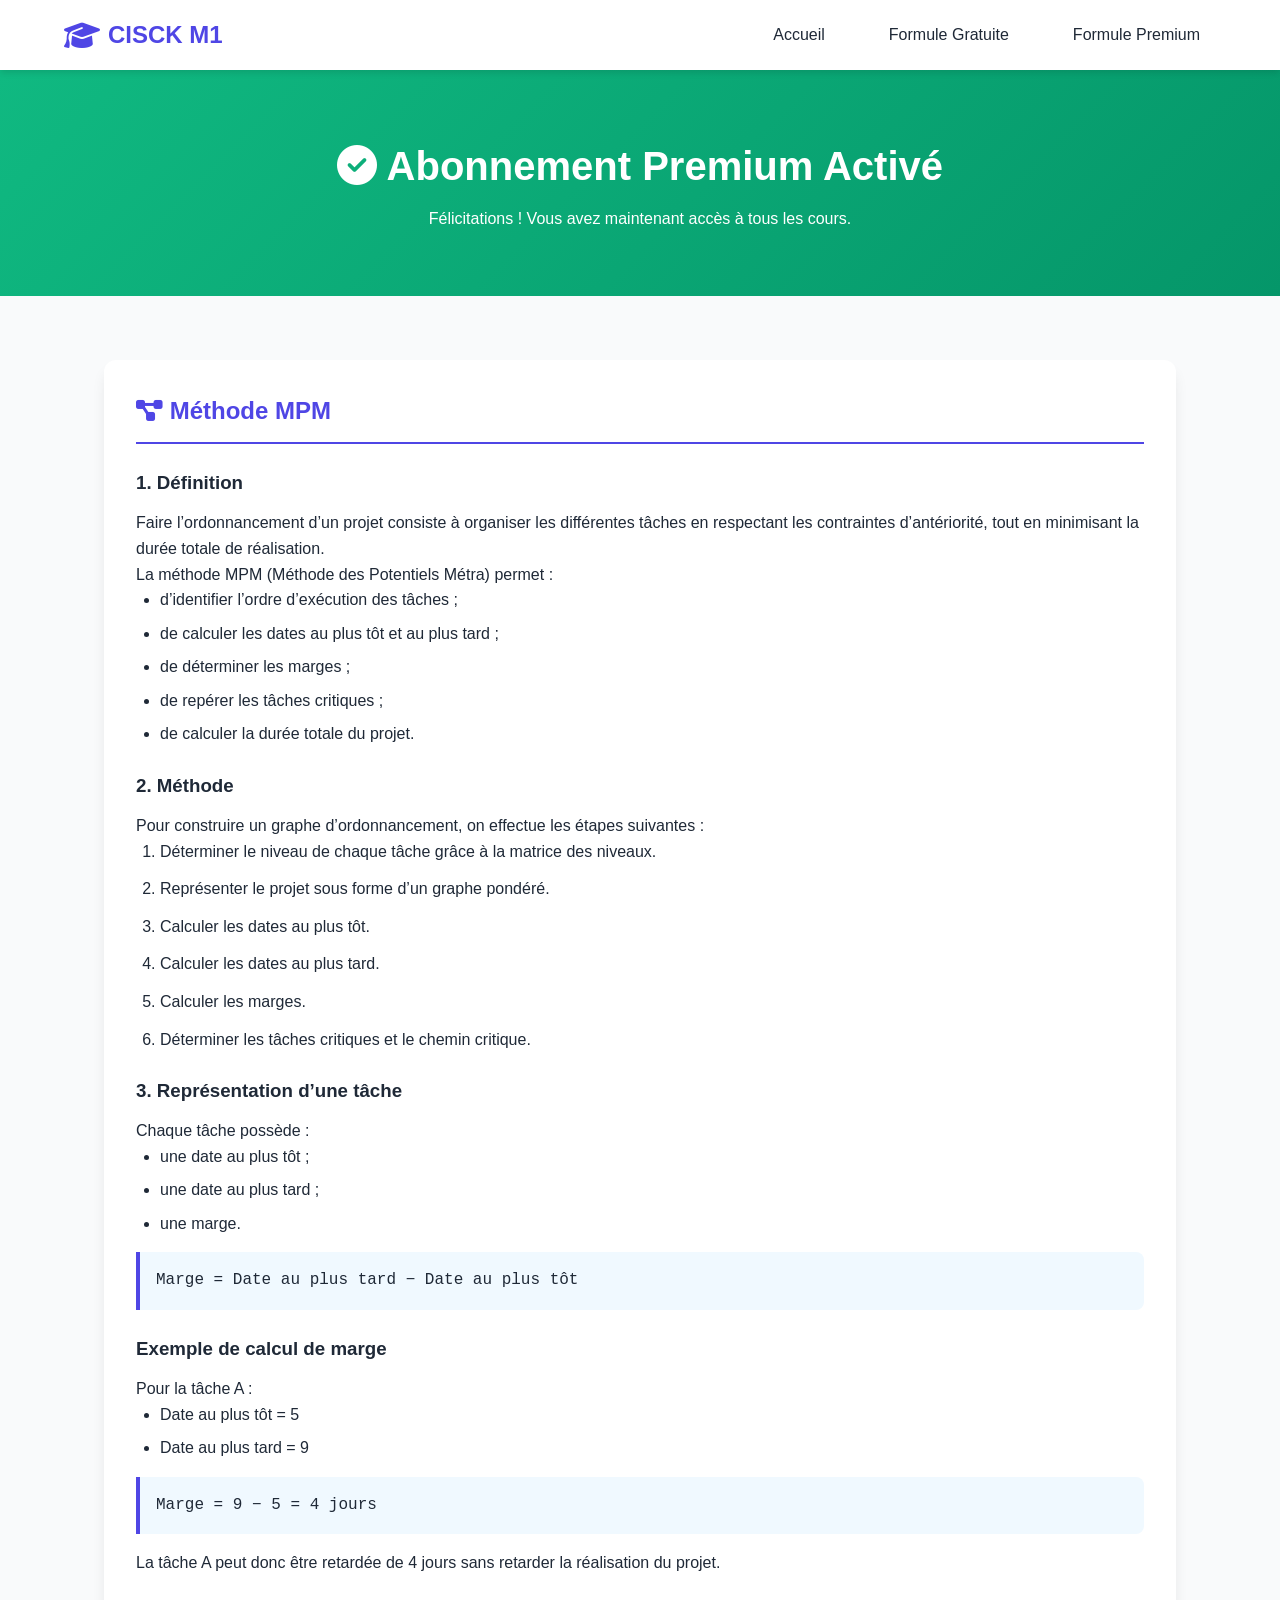
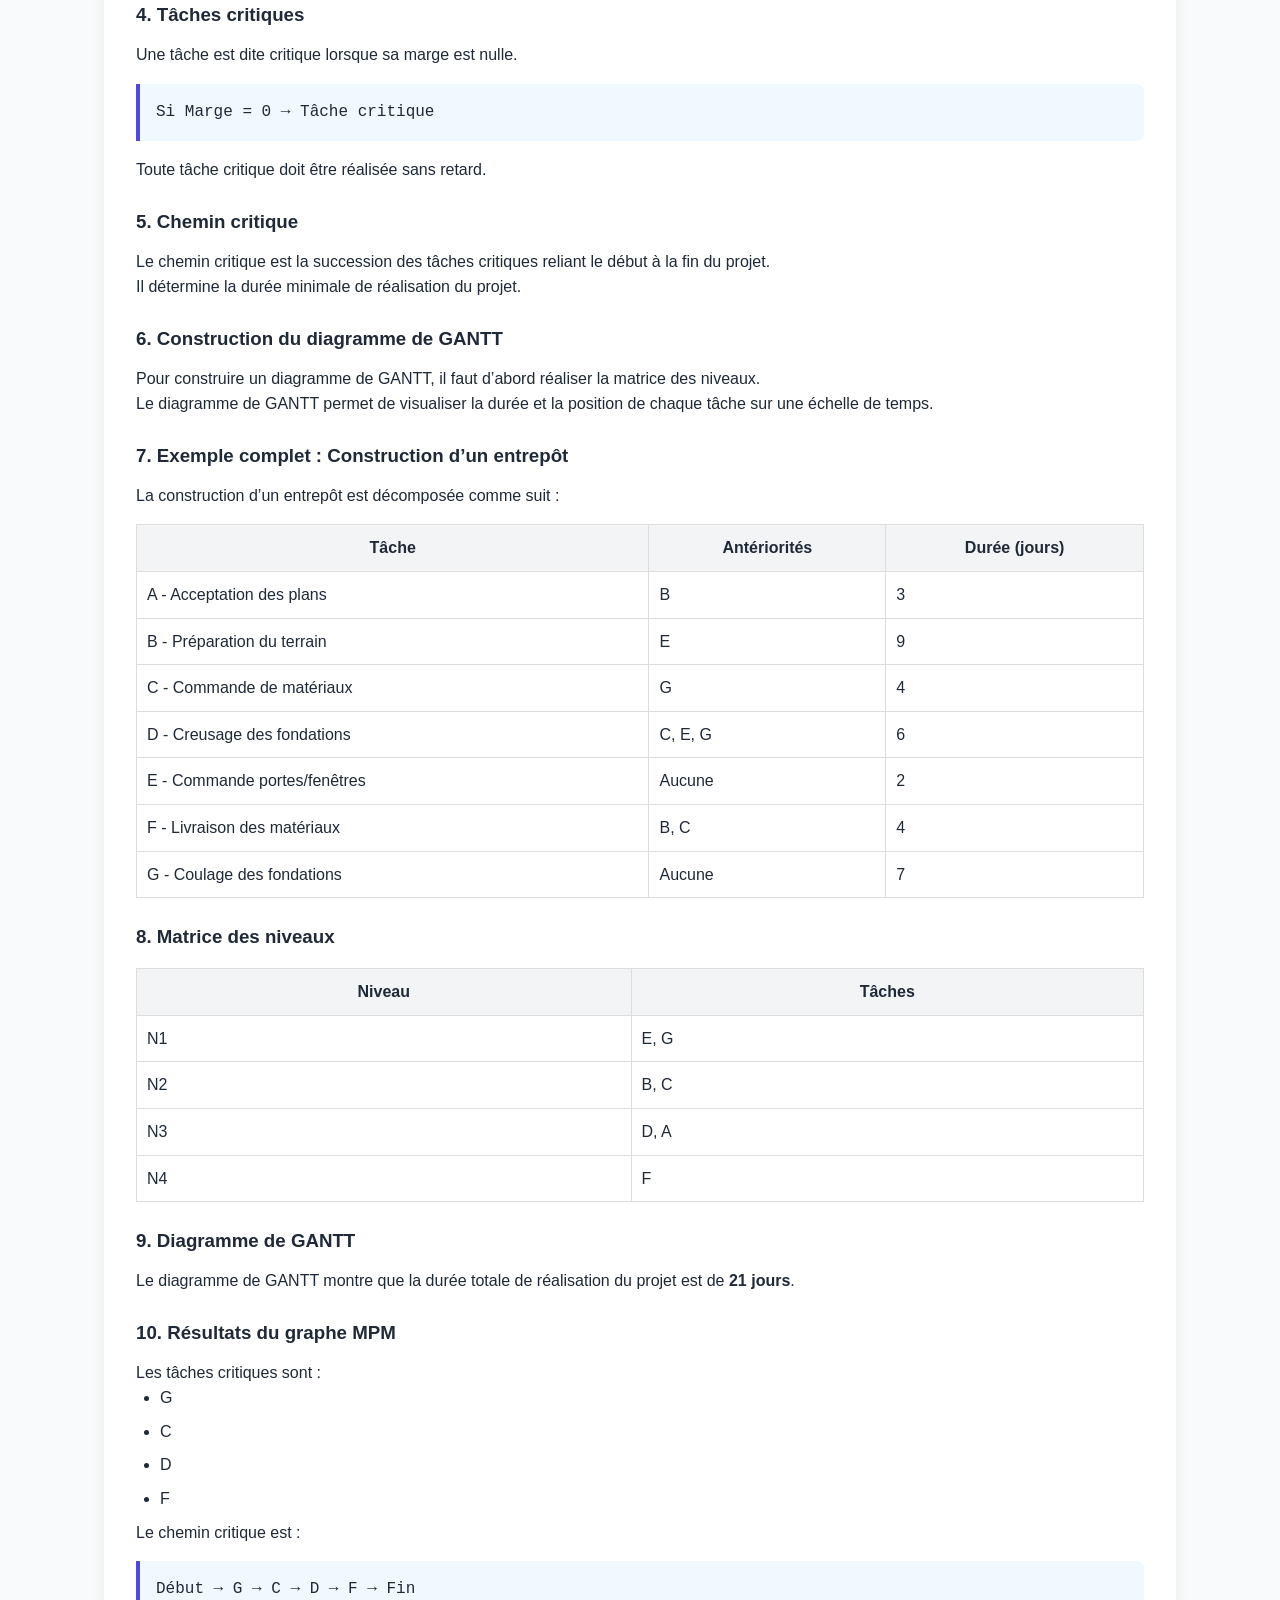
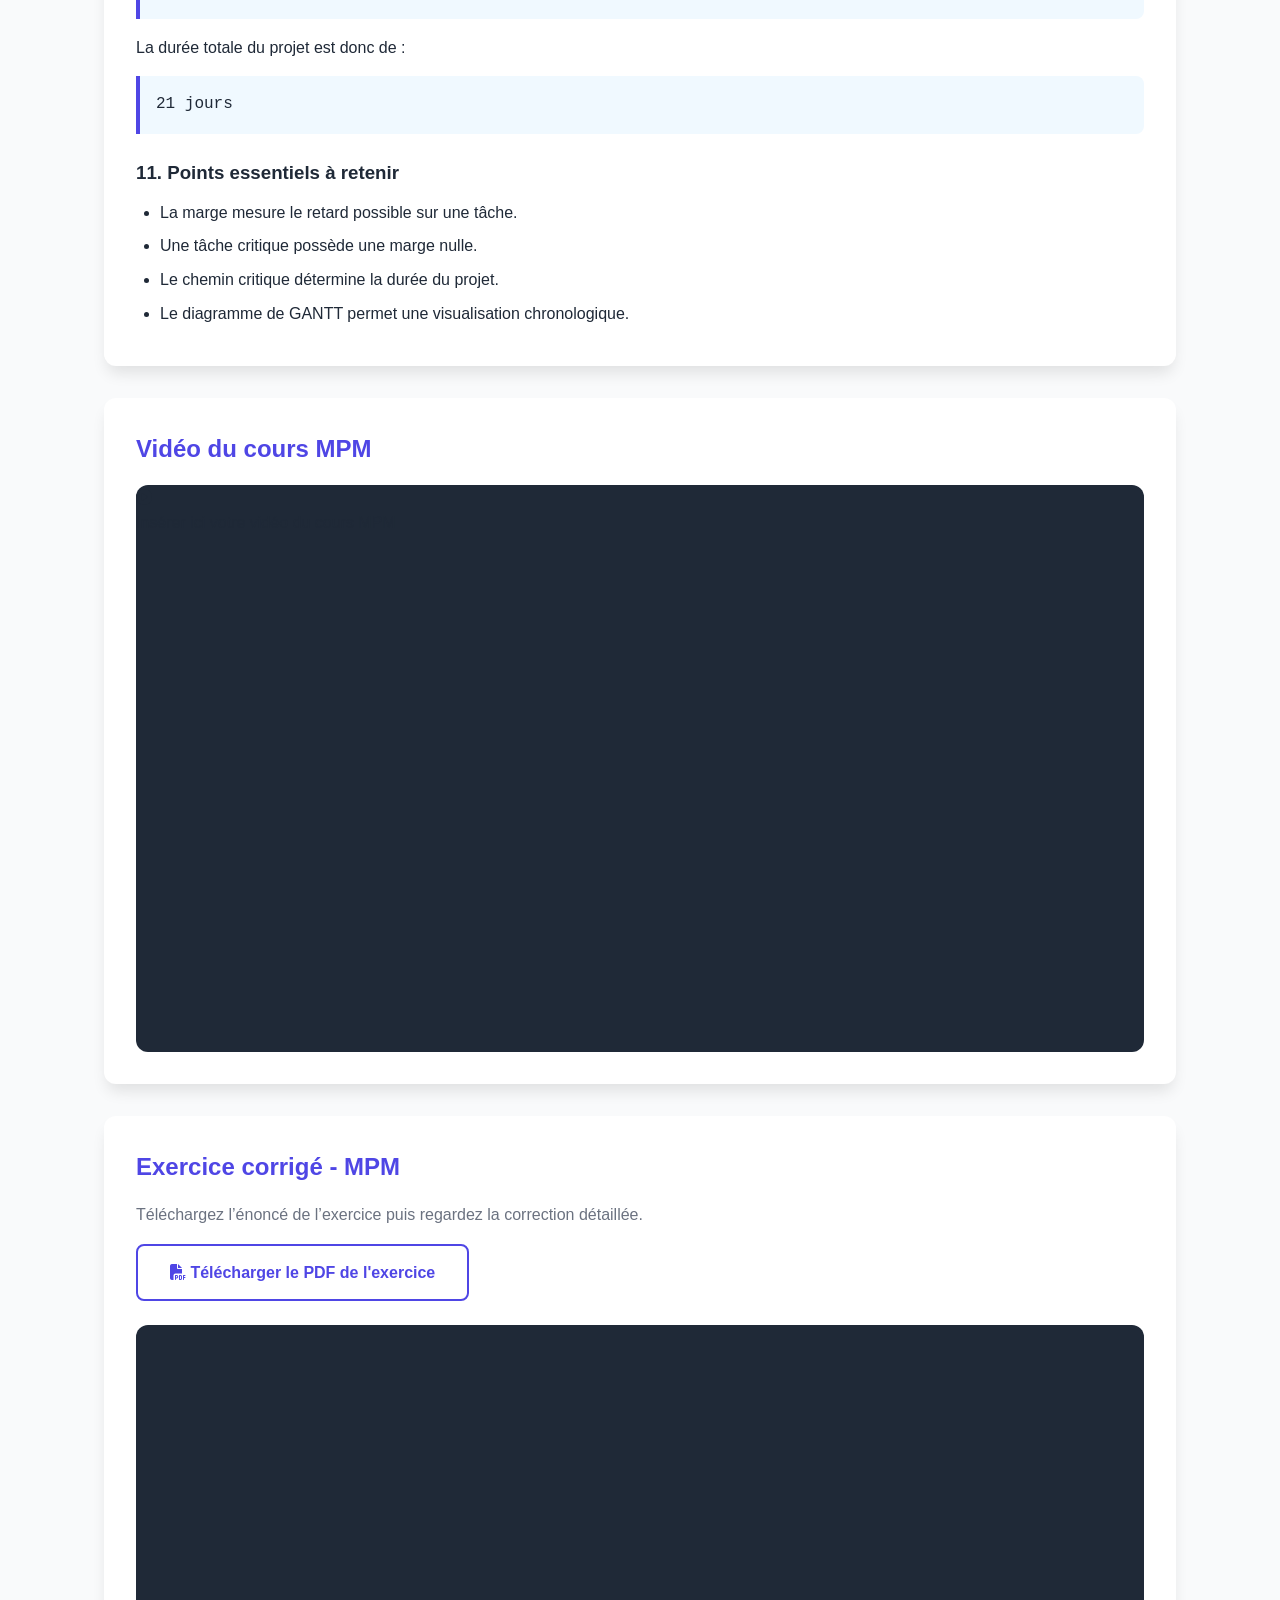
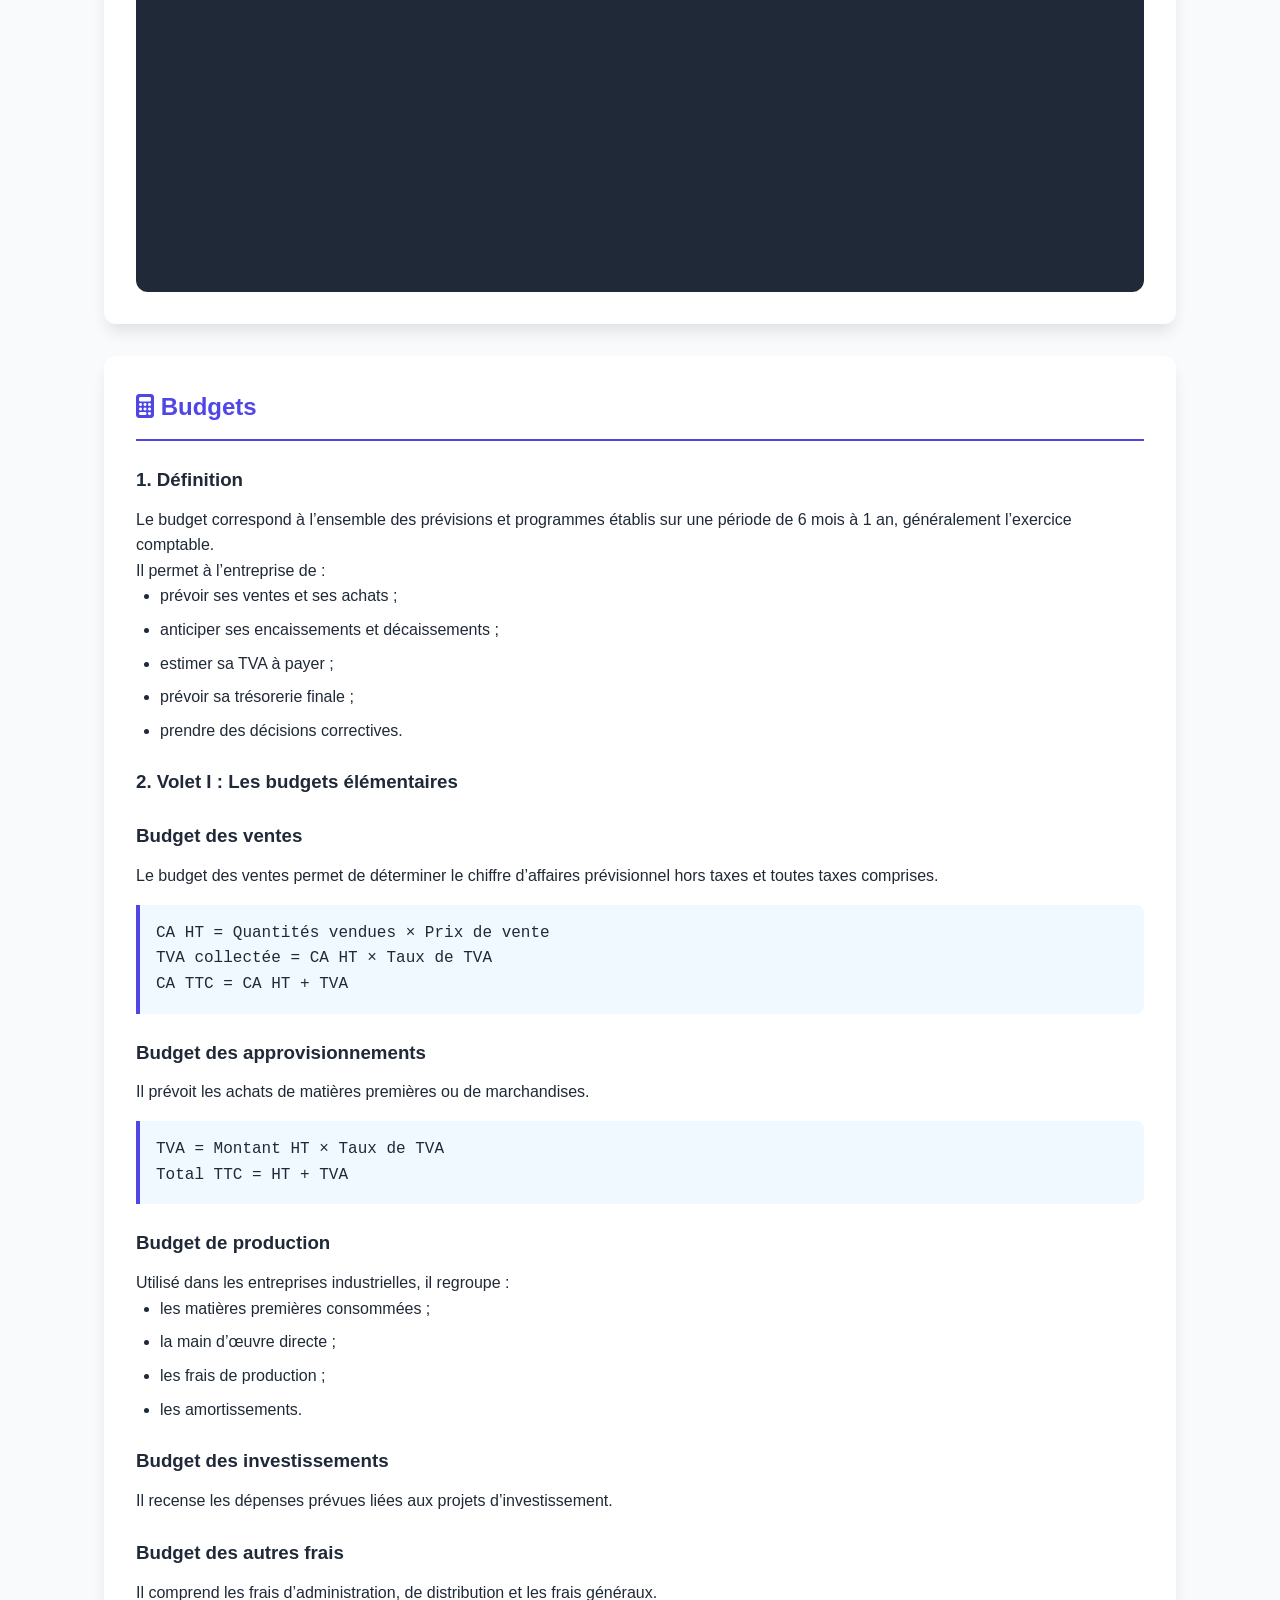
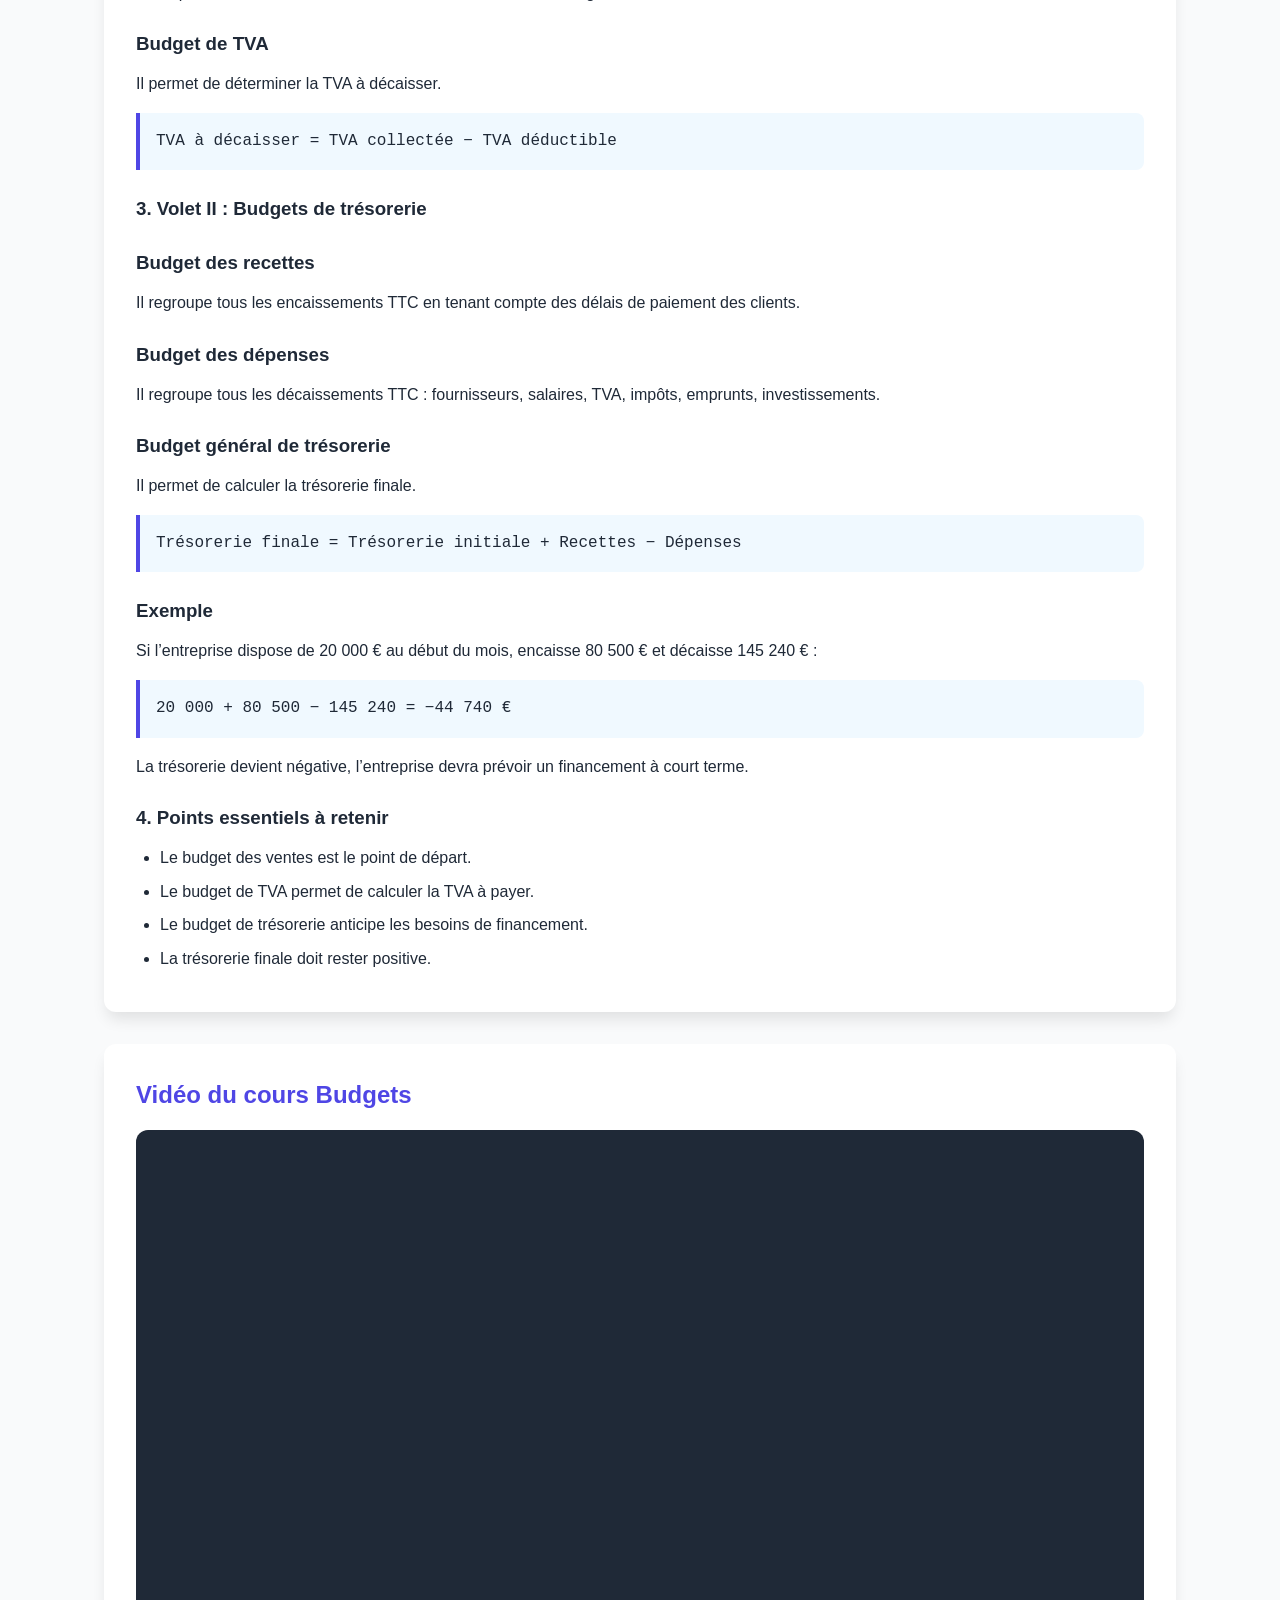
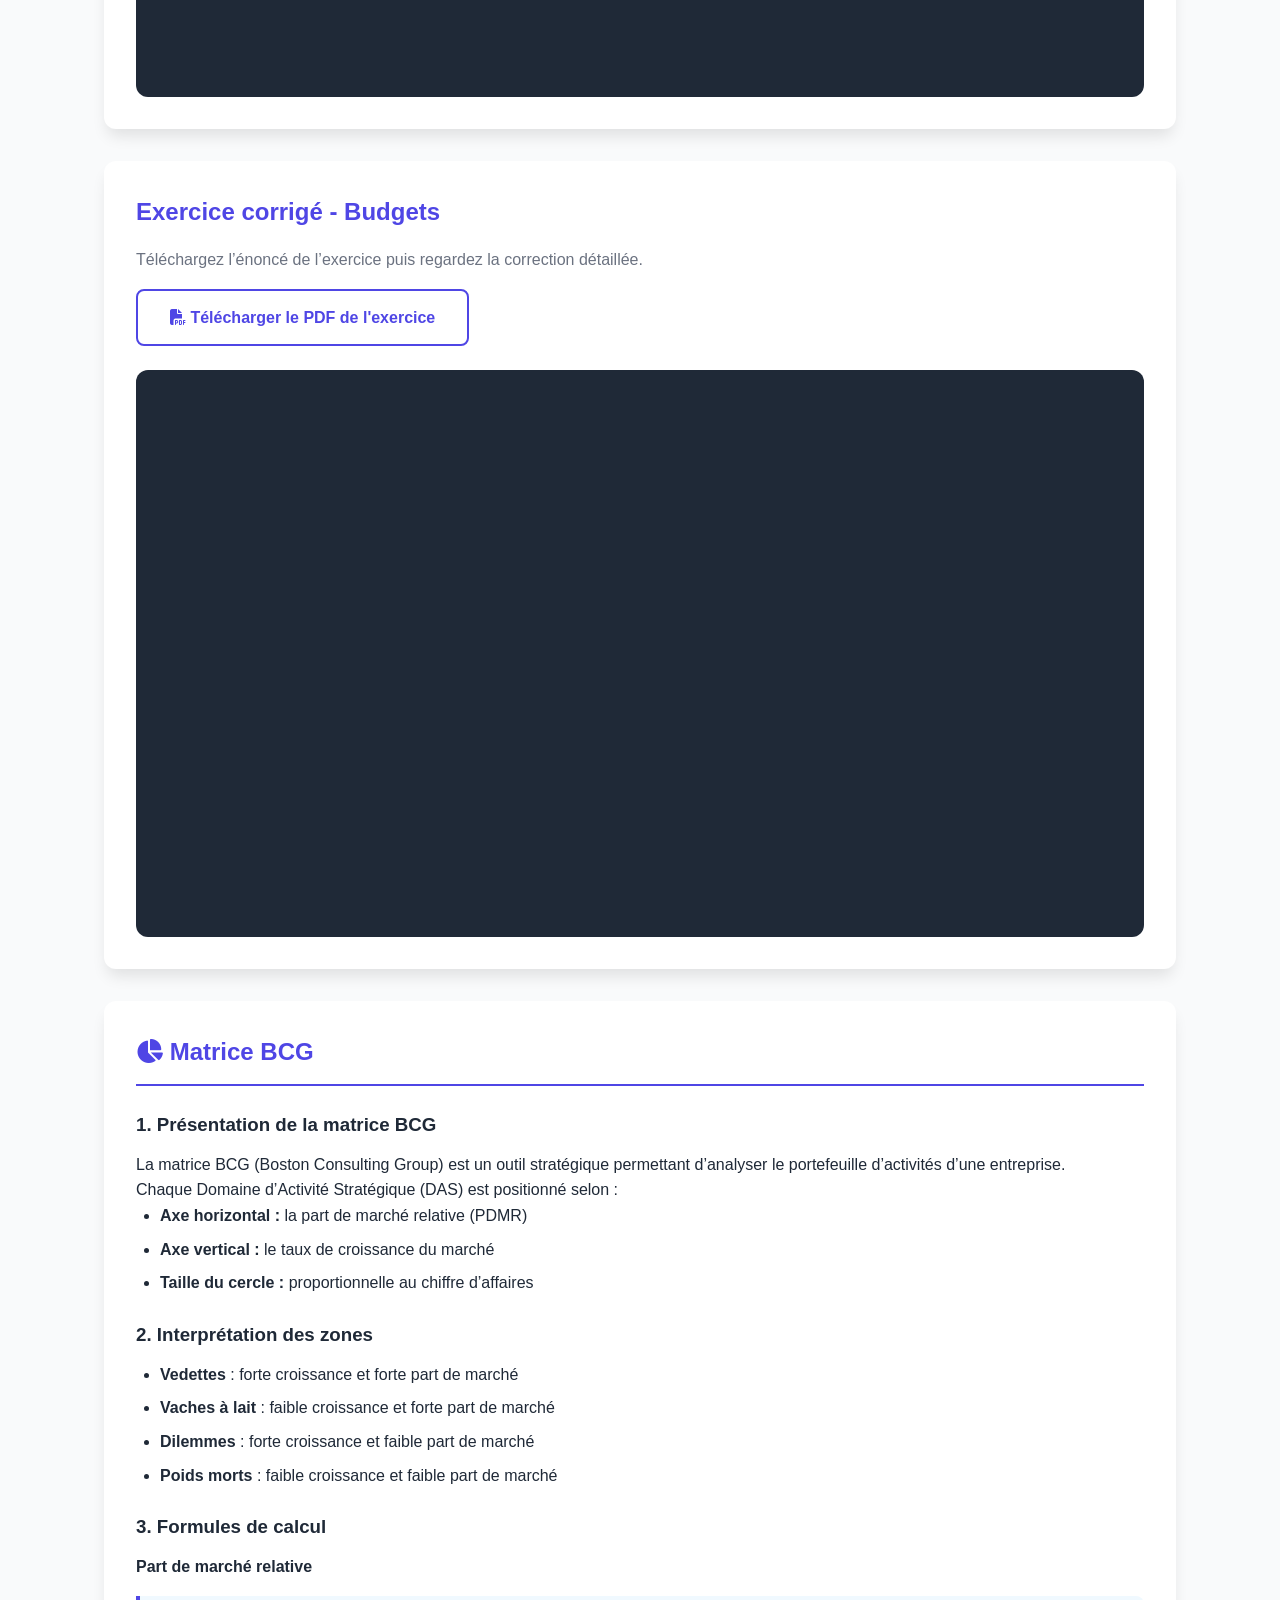
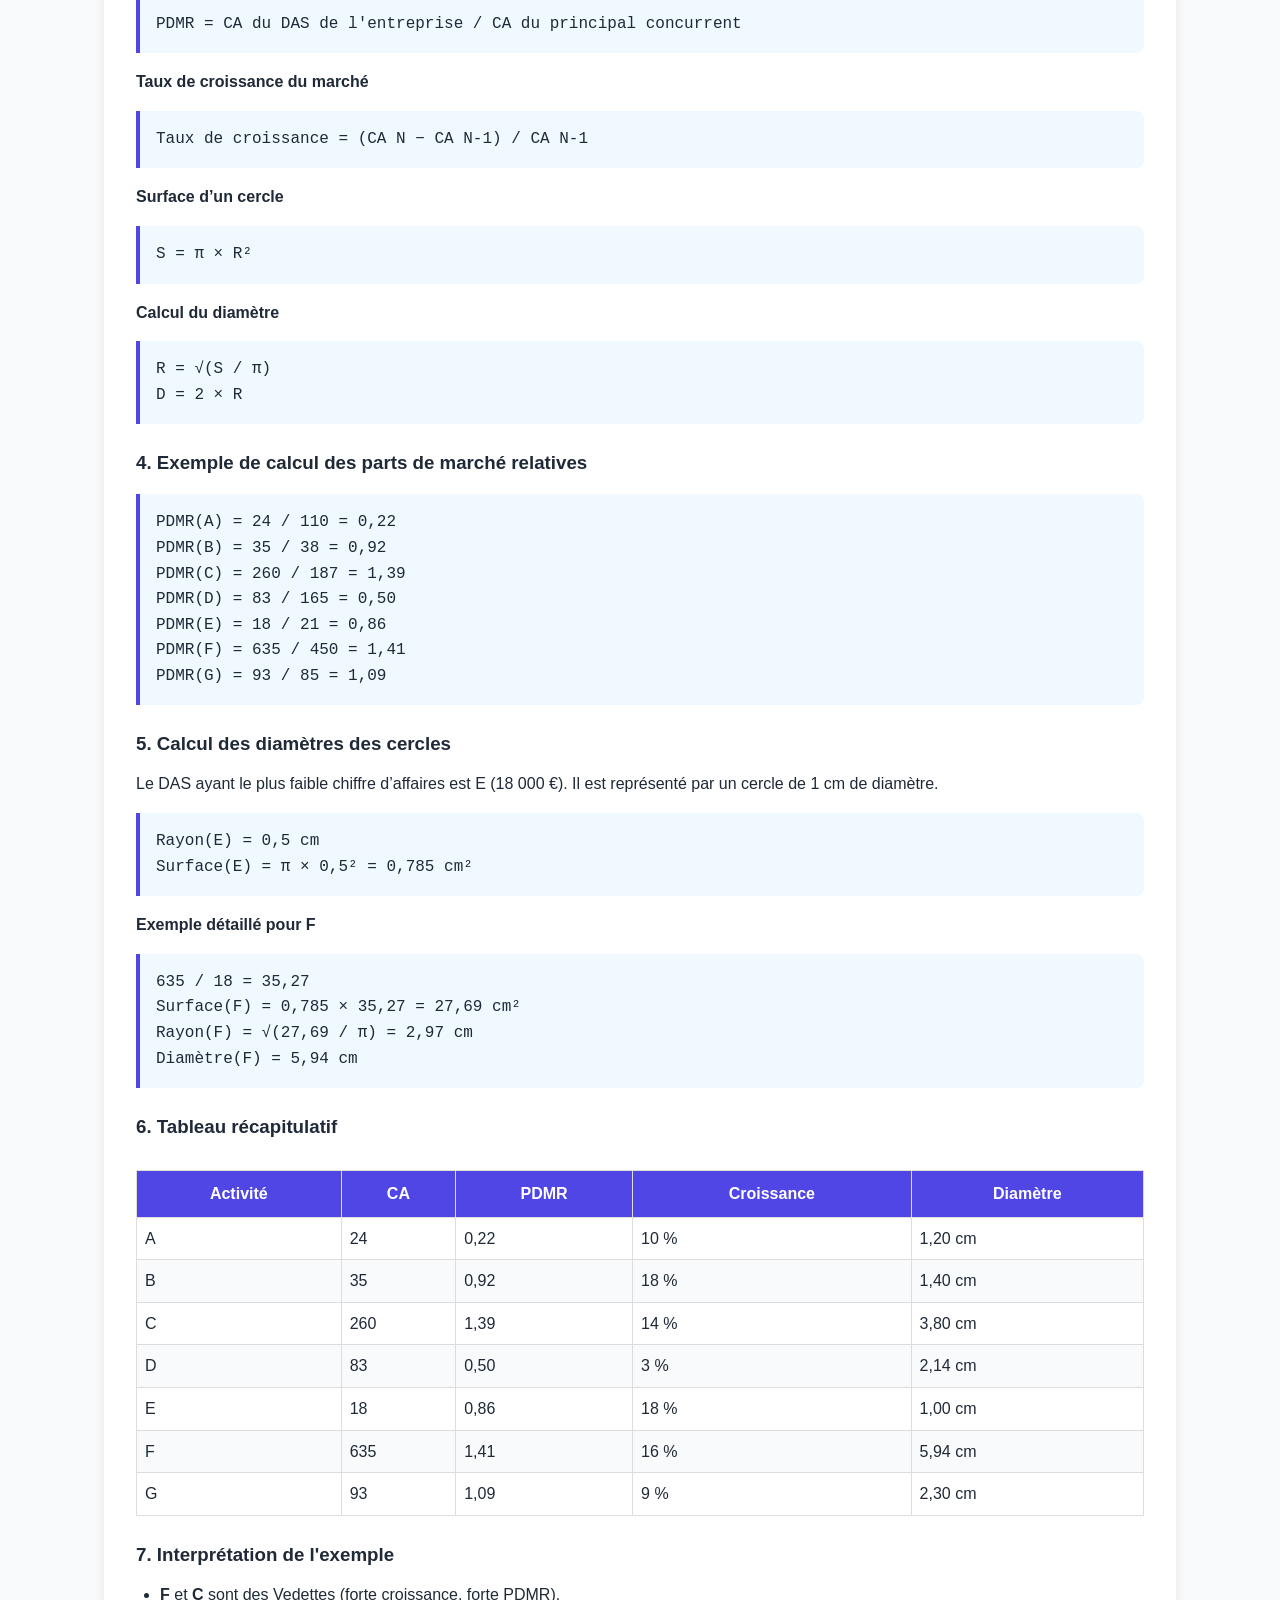
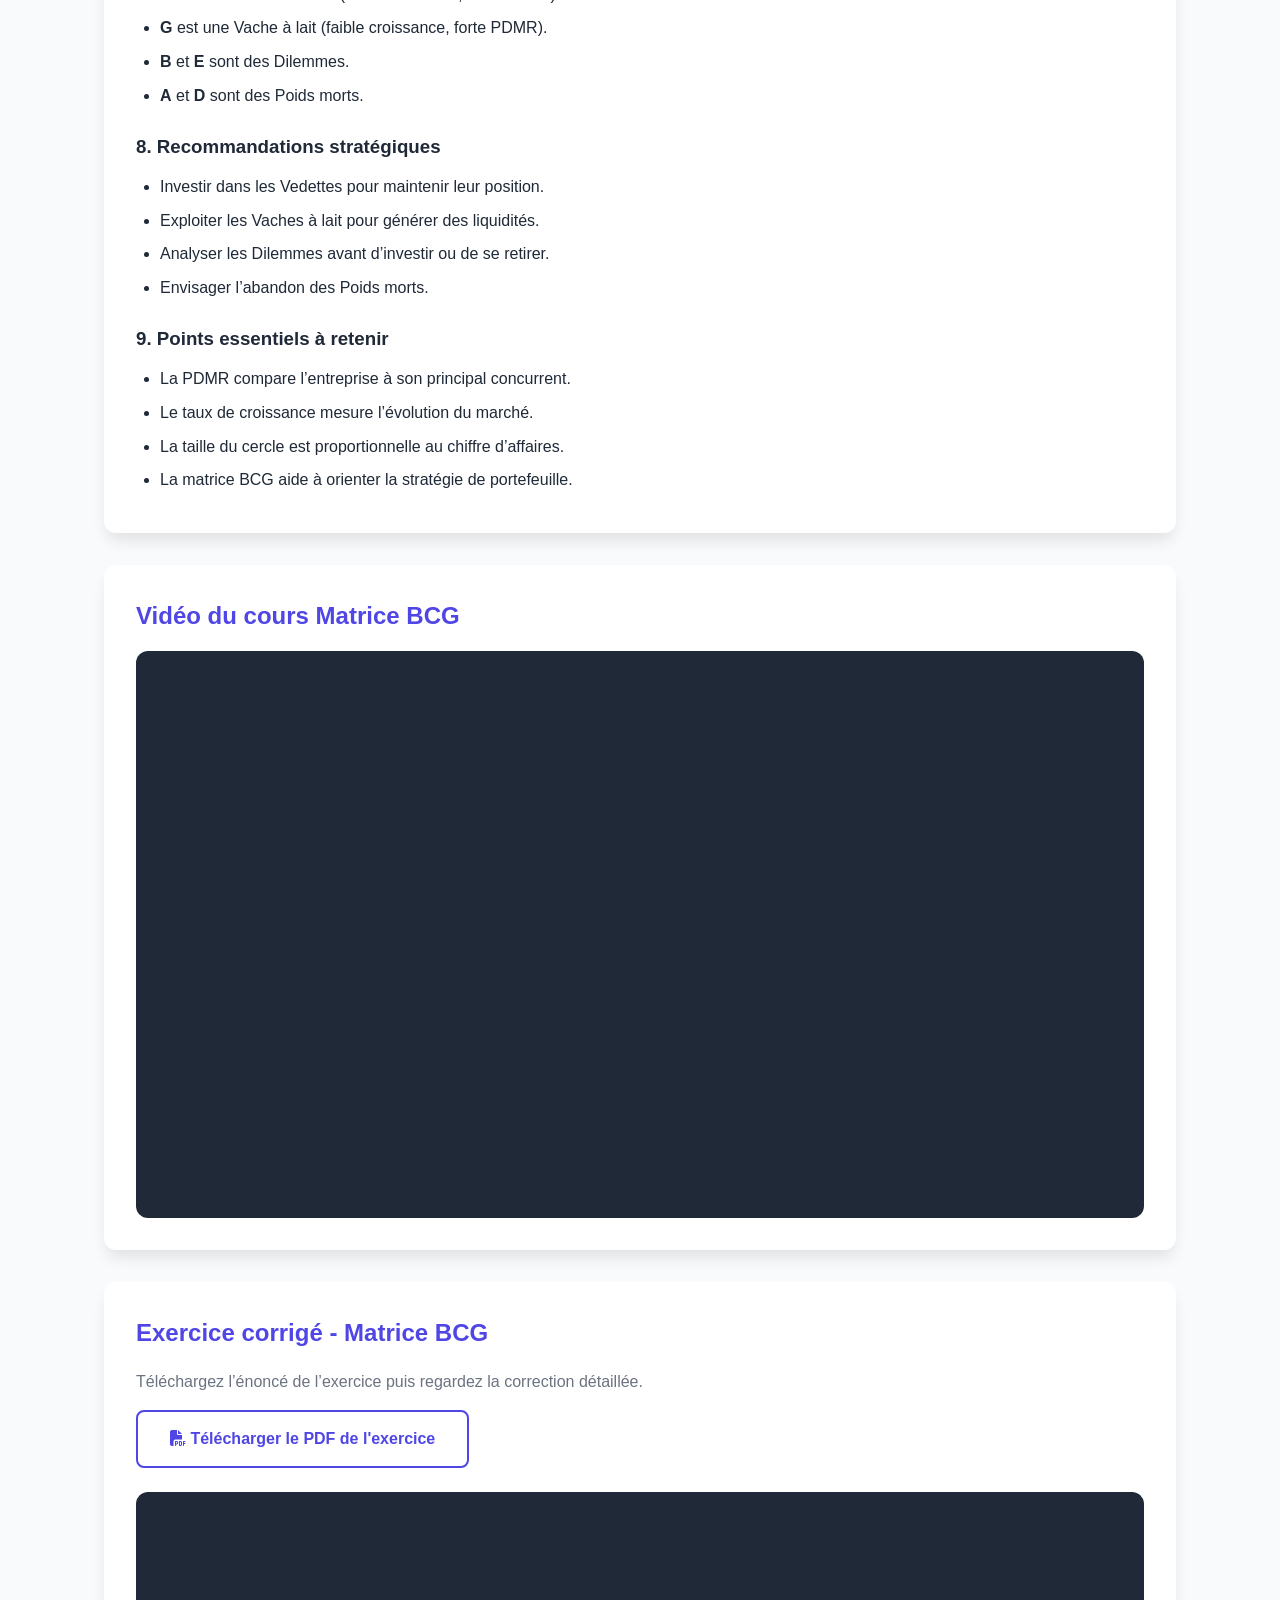
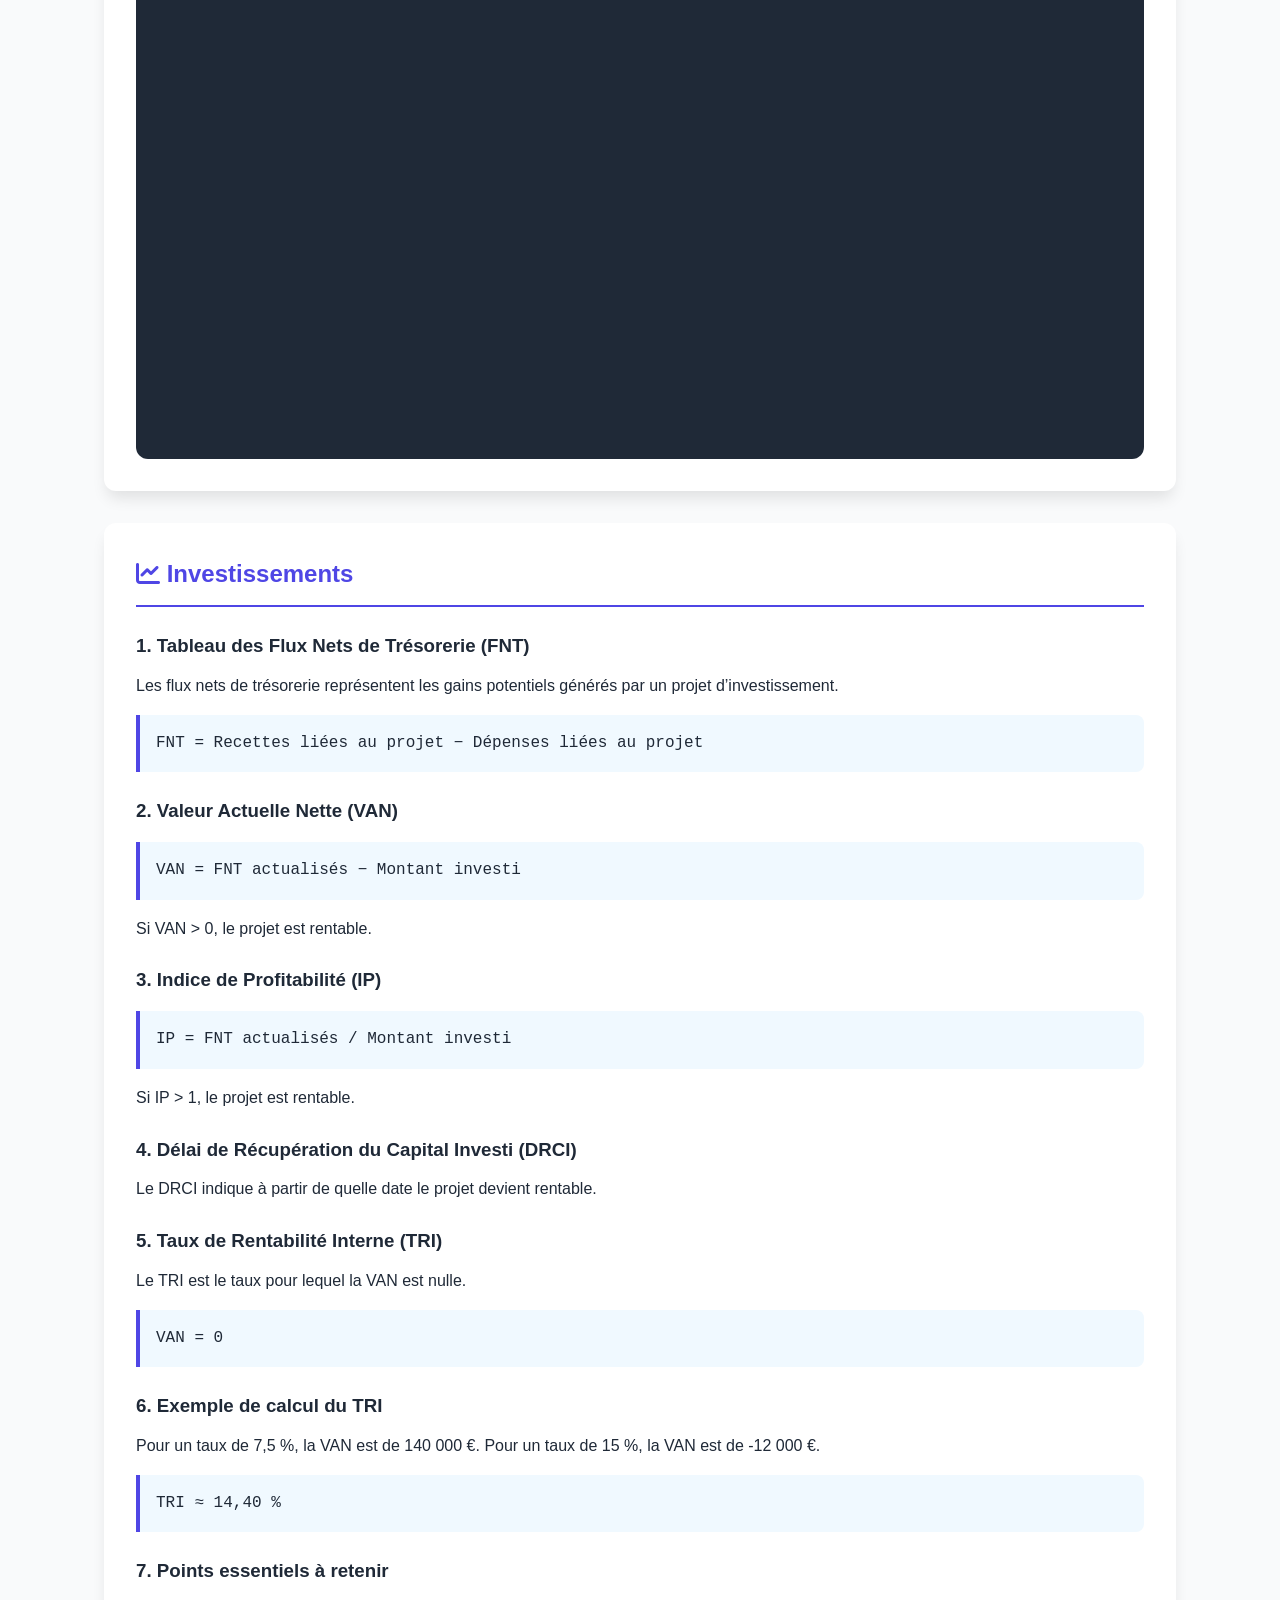
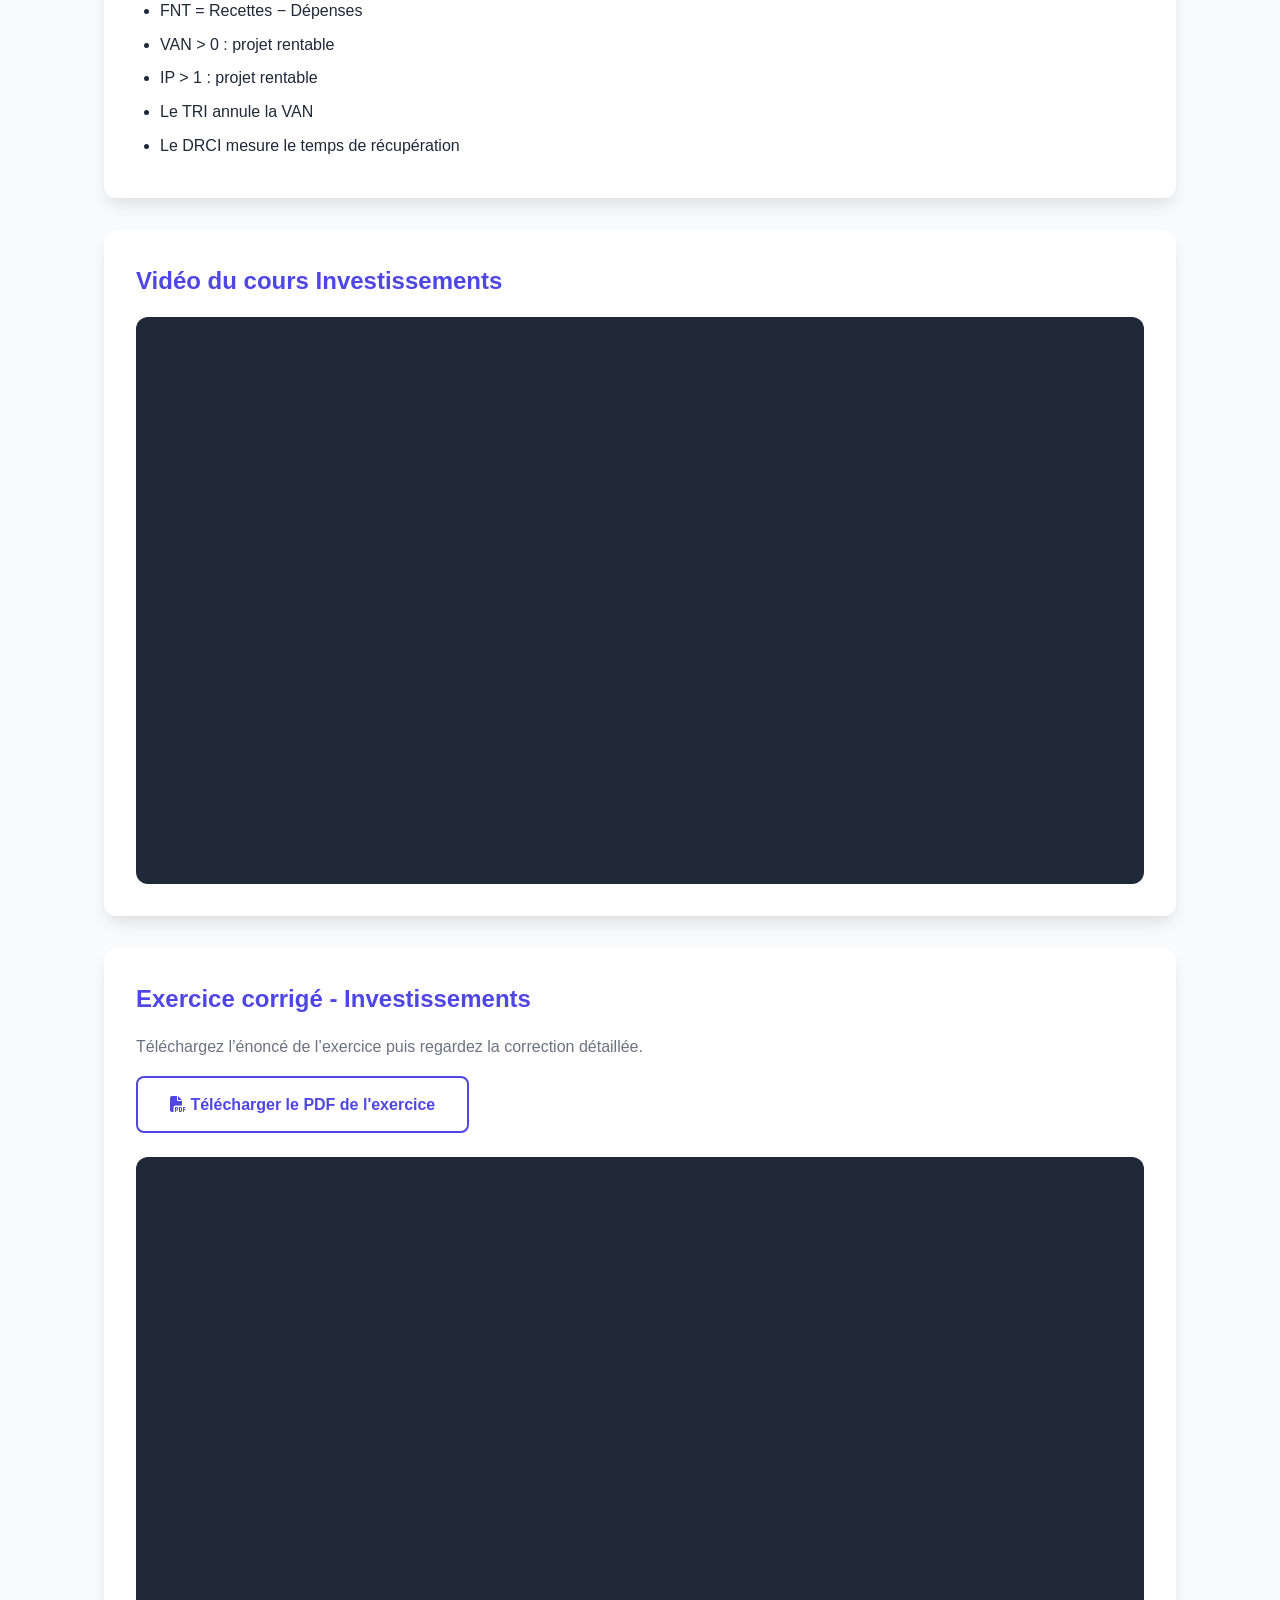
==== pages/confirmation.html @ d55d4f89 "création dossiers" ====
<!DOCTYPE html>
<html lang="fr">
<head>
    <meta charset="UTF-8">
    <meta name="viewport" content="width=device-width, initial-scale=1.0">
    <title>Contenu Premium Débloqué - CISCK M1</title>
    <link rel="stylesheet" href="../css/style.css">
    <link rel="stylesheet"
          href="https://cdnjs.cloudflare.com/ajax/libs/font-awesome/6.4.0/css/all.min.css">
</head>
<body>

<header>
    <nav class="navbar">
        <div class="logo">
            <i class="fas fa-graduation-cap"></i>
            <span>CISCK M1</span>
        </div>

        <ul class="nav-links">
            <li><a href="../index.html">Accueil</a></li>
            <li><a href="gratuit.html">Formule Gratuite</a></li>
            <li><a href="premium.html">Formule Premium</a></li>
        </ul>
    </nav>
</header>

<main>
    <section class="page-header"
             style="background: linear-gradient(135deg, #10b981 0%, #059669 100%);">
        <h1><i class="fas fa-check-circle"></i> Abonnement Premium Activé</h1>
        <p>Félicitations ! Vous avez maintenant accès à tous les cours.</p>
    </section>

    <section class="content-section">

        <!-- ===================================================== -->
        <!-- COURS PREMIUM : MÉTHODE MPM -->
        <!-- Remplace la section MPM de confirmation.html par ce code -->
        <!-- ===================================================== -->

        <div class="fiche-technique">
            <h2><i class="fas fa-project-diagram"></i> Méthode MPM</h2>

            <h3>1. Définition</h3>
            <p>
                Faire l’ordonnancement d’un projet consiste à organiser les différentes
                tâches en respectant les contraintes d’antériorité, tout en minimisant
                la durée totale de réalisation.
            </p>

            <p>
                La méthode MPM (Méthode des Potentiels Métra) permet :
            </p>
            <ul>
                <li>d’identifier l’ordre d’exécution des tâches ; </li>
                <li>de calculer les dates au plus tôt et au plus tard ; </li>
                <li>de déterminer les marges ; </li>
                <li>de repérer les tâches critiques ; </li>
                <li>de calculer la durée totale du projet. </li>
            </ul>

            <h3>2. Méthode</h3>
            <p>Pour construire un graphe d’ordonnancement, on effectue les étapes suivantes :</p>

            <ol style="padding-left: 1.5rem;">
                <li style="margin-bottom: 0.75rem;">
                    Déterminer le niveau de chaque tâche grâce à la matrice des niveaux.
                </li>
                <li style="margin-bottom: 0.75rem;">
                    Représenter le projet sous forme d’un graphe pondéré.
                </li>
                <li style="margin-bottom: 0.75rem;">
                    Calculer les dates au plus tôt.
                </li>
                <li style="margin-bottom: 0.75rem;">
                    Calculer les dates au plus tard.
                </li>
                <li style="margin-bottom: 0.75rem;">
                    Calculer les marges.
                </li>
                <li>
                    Déterminer les tâches critiques et le chemin critique.
                </li>
            </ol>

            <h3>3. Représentation d’une tâche</h3>
            <p>
                Chaque tâche possède :
            </p>
            <ul>
                <li>une date au plus tôt ; </li>
                <li>une date au plus tard ; </li>
                <li>une marge. </li>
            </ul>

            <div class="formula">
                Marge = Date au plus tard − Date au plus tôt
            </div>

            <h3>Exemple de calcul de marge</h3>
            <p>
                Pour la tâche A :
            </p>
            <ul>
                <li>Date au plus tôt = 5</li>
                <li>Date au plus tard = 9</li>
            </ul>

            <div class="formula">
                Marge = 9 − 5 = 4 jours
            </div>

            <p>
                La tâche A peut donc être retardée de 4 jours sans retarder
                la réalisation du projet.
            </p>

            <h3>4. Tâches critiques</h3>
            <p>
                Une tâche est dite critique lorsque sa marge est nulle.
            </p>

            <div class="formula">
                Si Marge = 0 → Tâche critique
            </div>

            <p>
                Toute tâche critique doit être réalisée sans retard.
            </p>

            <h3>5. Chemin critique</h3>
            <p>
                Le chemin critique est la succession des tâches critiques reliant
                le début à la fin du projet.
            </p>

            <p>
                Il détermine la durée minimale de réalisation du projet.
            </p>

            <h3>6. Construction du diagramme de GANTT</h3>
            <p>
                Pour construire un diagramme de GANTT, il faut d’abord réaliser
                la matrice des niveaux.
            </p>

            <p>
                Le diagramme de GANTT permet de visualiser la durée et la position
                de chaque tâche sur une échelle de temps.
            </p>

            <h3>7. Exemple complet : Construction d’un entrepôt</h3>

            <p>
                La construction d’un entrepôt est décomposée comme suit :
            </p>

            <table style="width:100%; border-collapse: collapse; margin: 1rem 0;">
                <thead>
                    <tr style="background:#f3f4f6;">
                        <th style="padding:10px; border:1px solid #ddd;">Tâche</th>
                        <th style="padding:10px; border:1px solid #ddd;">Antériorités</th>
                        <th style="padding:10px; border:1px solid #ddd;">Durée (jours)</th>
                    </tr>
                </thead>
                <tbody>
                    <tr>
                        <td style="padding:10px; border:1px solid #ddd;">A - Acceptation des plans</td>
                        <td style="padding:10px; border:1px solid #ddd;">B</td>
                        <td style="padding:10px; border:1px solid #ddd;">3</td>
                    </tr>
                    <tr>
                        <td style="padding:10px; border:1px solid #ddd;">B - Préparation du terrain</td>
                        <td style="padding:10px; border:1px solid #ddd;">E</td>
                        <td style="padding:10px; border:1px solid #ddd;">9</td>
                    </tr>
                    <tr>
                        <td style="padding:10px; border:1px solid #ddd;">C - Commande de matériaux</td>
                        <td style="padding:10px; border:1px solid #ddd;">G</td>
                        <td style="padding:10px; border:1px solid #ddd;">4</td>
                    </tr>
                    <tr>
                        <td style="padding:10px; border:1px solid #ddd;">D - Creusage des fondations</td>
                        <td style="padding:10px; border:1px solid #ddd;">C, E, G</td>
                        <td style="padding:10px; border:1px solid #ddd;">6</td>
                    </tr>
                    <tr>
                        <td style="padding:10px; border:1px solid #ddd;">E - Commande portes/fenêtres</td>
                        <td style="padding:10px; border:1px solid #ddd;">Aucune</td>
                        <td style="padding:10px; border:1px solid #ddd;">2</td>
                    </tr>
                    <tr>
                        <td style="padding:10px; border:1px solid #ddd;">F - Livraison des matériaux</td>
                        <td style="padding:10px; border:1px solid #ddd;">B, C</td>
                        <td style="padding:10px; border:1px solid #ddd;">4</td>
                    </tr>
                    <tr>
                        <td style="padding:10px; border:1px solid #ddd;">G - Coulage des fondations</td>
                        <td style="padding:10px; border:1px solid #ddd;">Aucune</td>
                        <td style="padding:10px; border:1px solid #ddd;">7</td>
                    </tr>
                </tbody>
            </table>

            <h3>8. Matrice des niveaux</h3>

            <table style="width:100%; border-collapse: collapse; margin: 1rem 0;">
                <thead>
                    <tr style="background:#f3f4f6;">
                        <th style="padding:10px; border:1px solid #ddd;">Niveau</th>
                        <th style="padding:10px; border:1px solid #ddd;">Tâches</th>
                    </tr>
                </thead>
                <tbody>
                    <tr>
                        <td style="padding:10px; border:1px solid #ddd;">N1</td>
                        <td style="padding:10px; border:1px solid #ddd;">E, G</td>
                    </tr>
                    <tr>
                        <td style="padding:10px; border:1px solid #ddd;">N2</td>
                        <td style="padding:10px; border:1px solid #ddd;">B, C</td>
                    </tr>
                    <tr>
                        <td style="padding:10px; border:1px solid #ddd;">N3</td>
                        <td style="padding:10px; border:1px solid #ddd;">D, A</td>
                    </tr>
                    <tr>
                        <td style="padding:10px; border:1px solid #ddd;">N4</td>
                        <td style="padding:10px; border:1px solid #ddd;">F</td>
                    </tr>
                </tbody>
            </table>

            <h3>9. Diagramme de GANTT</h3>
            <p>
                Le diagramme de GANTT montre que la durée totale de réalisation
                du projet est de <strong>21 jours</strong>.
            </p>

            <h3>10. Résultats du graphe MPM</h3>

            <p>
                Les tâches critiques sont :
            </p>

            <ul>
                <li>G</li>
                <li>C</li>
                <li>D</li>
                <li>F</li>
            </ul>

            <p>
                Le chemin critique est :
            </p>

            <div class="formula">
                Début → G → C → D → F → Fin
            </div>

            <p>
                La durée totale du projet est donc de :
            </p>

            <div class="formula">
                21 jours
            </div>

            <h3>11. Points essentiels à retenir</h3>
            <ul>
                <li>La marge mesure le retard possible sur une tâche.</li>
                <li>Une tâche critique possède une marge nulle.</li>
                <li>Le chemin critique détermine la durée du projet.</li>
                <li>Le diagramme de GANTT permet une visualisation chronologique.</li>
            </ul>
        </div>

        <!-- Vidéo du cours -->
        <div class="video-container">
            <h2>Vidéo du cours MPM</h2>
            <div class="video-wrapper">
                <i class="fas fa-play-circle"></i>
                <p>Insérer ici votre vidéo du cours MPM</p>
            </div>
        </div>

        <!-- Exercice corrigé -->
        <div class="video-container">
            <h2>Exercice corrigé - MPM</h2>
            <p style="margin-bottom: 1rem; color: #6b7280;">
                Téléchargez l’énoncé de l’exercice puis regardez la correction détaillée.
            </p>

            <a href="../pdf/exercice-mpm.pdf"
            class="btn btn-outline"
            target="_blank"
            style="margin-bottom: 1.5rem;">
                <i class="fas fa-file-pdf"></i>
                Télécharger le PDF de l'exercice
            </a>

            <div class="video-wrapper">
                    <iframe
                    src="https://www.youtube.com/embed/2PdEeSiMRSI"
                    title="Exo MPM"
                    frameborder="0"
                    allowfullscreen>
                </iframe>
            </div>
        </div>

        <!-- ===================================================== -->
        <!-- COURS PREMIUM : BUDGETS -->
        <!-- ===================================================== -->

        <div class="fiche-technique">
            <h2><i class="fas fa-calculator"></i> Budgets</h2>

            <h3>1. Définition</h3>
            <p>
                Le budget correspond à l’ensemble des prévisions et programmes établis
                sur une période de 6 mois à 1 an, généralement l’exercice comptable.
            </p>

            <p>
                Il permet à l’entreprise de :
            </p>
            <ul>
                <li>prévoir ses ventes et ses achats ;</li>
                <li>anticiper ses encaissements et décaissements ;</li>
                <li>estimer sa TVA à payer ;</li>
                <li>prévoir sa trésorerie finale ;</li>
                <li>prendre des décisions correctives.</li>
            </ul>

            <h3>2. Volet I : Les budgets élémentaires</h3>

            <h3>Budget des ventes</h3>
            <p>
                Le budget des ventes permet de déterminer le chiffre d’affaires
                prévisionnel hors taxes et toutes taxes comprises.
            </p>

            <div class="formula">
                CA HT = Quantités vendues × Prix de vente
                <br>
                TVA collectée = CA HT × Taux de TVA
                <br>
                CA TTC = CA HT + TVA
            </div>

            <h3>Budget des approvisionnements</h3>
            <p>
                Il prévoit les achats de matières premières ou de marchandises.
            </p>

            <div class="formula">
                TVA = Montant HT × Taux de TVA
                <br>
                Total TTC = HT + TVA
            </div>

            <h3>Budget de production</h3>
            <p>
                Utilisé dans les entreprises industrielles, il regroupe :
            </p>
            <ul>
                <li>les matières premières consommées ;</li>
                <li>la main d’œuvre directe ;</li>
                <li>les frais de production ;</li>
                <li>les amortissements.</li>
            </ul>

            <h3>Budget des investissements</h3>
            <p>
                Il recense les dépenses prévues liées aux projets d’investissement.
            </p>

            <h3>Budget des autres frais</h3>
            <p>
                Il comprend les frais d’administration, de distribution
                et les frais généraux.
            </p>

            <h3>Budget de TVA</h3>
            <p>
                Il permet de déterminer la TVA à décaisser.
            </p>

            <div class="formula">
                TVA à décaisser =
                TVA collectée − TVA déductible
            </div>

            <h3>3. Volet II : Budgets de trésorerie</h3>

            <h3>Budget des recettes</h3>
            <p>
                Il regroupe tous les encaissements TTC en tenant compte
                des délais de paiement des clients.
            </p>

            <h3>Budget des dépenses</h3>
            <p>
                Il regroupe tous les décaissements TTC :
                fournisseurs, salaires, TVA, impôts, emprunts, investissements.
            </p>

            <h3>Budget général de trésorerie</h3>
            <p>
                Il permet de calculer la trésorerie finale.
            </p>

            <div class="formula">
                Trésorerie finale =
                Trésorerie initiale + Recettes − Dépenses
            </div>

            <h3>Exemple</h3>
            <p>
                Si l’entreprise dispose de 20 000 € au début du mois,
                encaisse 80 500 € et décaisse 145 240 € :
            </p>

            <div class="formula">
                20 000 + 80 500 − 145 240 = −44 740 €
            </div>

            <p>
                La trésorerie devient négative, l’entreprise devra prévoir
                un financement à court terme.
            </p>

            <h3>4. Points essentiels à retenir</h3>
            <ul>
                <li>Le budget des ventes est le point de départ.</li>
                <li>Le budget de TVA permet de calculer la TVA à payer.</li>
                <li>Le budget de trésorerie anticipe les besoins de financement.</li>
                <li>La trésorerie finale doit rester positive.</li>
            </ul>
        </div>

        <!-- Vidéo du cours -->
        <div class="video-container">
            <h2>Vidéo du cours Budgets</h2>
            <div class="video-wrapper">
                <iframe
                    src="https://www.youtube.com/embed/CdE--xjOkm4"
                    title="Cours Budgets"
                    frameborder="0"
                    allowfullscreen>
                </iframe>
            </div>
        </div>

        <!-- Exercice corrigé -->
        <div class="video-container">
            <h2>Exercice corrigé - Budgets</h2>
            <p style="margin-bottom: 1rem; color: #6b7280;">
                Téléchargez l’énoncé de l’exercice puis regardez la correction détaillée.
            </p>

            <a href="../pdf/exercice-budgets.pdf"
            class="btn btn-outline"
            target="_blank"
            style="margin-bottom: 1.5rem;">
                <i class="fas fa-file-pdf"></i>
                Télécharger le PDF de l'exercice
            </a>

            <div class="video-wrapper">
                <iframe
                    src="https://www.youtube.com/embed/AAUnewUZHgI"
                    title="Exercice Budgets"
                    frameborder="0"
                    allowfullscreen>
                </iframe>
            </div>
        </div>

    <!-- ===================================================== -->
    <!-- MATRICE BCG -->
    <!-- ===================================================== -->

    <div class="fiche-technique">
        <h2><i class="fas fa-chart-pie"></i> Matrice BCG</h2>

        <h3>1. Présentation de la matrice BCG</h3>
        <p>
            La matrice BCG (Boston Consulting Group) est un outil stratégique permettant
            d’analyser le portefeuille d’activités d’une entreprise.
        </p>

        <p>Chaque Domaine d’Activité Stratégique (DAS) est positionné selon :</p>

        <ul>
            <li><strong>Axe horizontal :</strong> la part de marché relative (PDMR)</li>
            <li><strong>Axe vertical :</strong> le taux de croissance du marché</li>
            <li><strong>Taille du cercle :</strong> proportionnelle au chiffre d’affaires</li>
        </ul>

        <h3>2. Interprétation des zones</h3>
        <ul>
            <li><strong>Vedettes</strong> : forte croissance et forte part de marché</li>
            <li><strong>Vaches à lait</strong> : faible croissance et forte part de marché</li>
            <li><strong>Dilemmes</strong> : forte croissance et faible part de marché</li>
            <li><strong>Poids morts</strong> : faible croissance et faible part de marché</li>
        </ul>

        <h3>3. Formules de calcul</h3>

        <h4>Part de marché relative</h4>
        <div class="formula">
            PDMR = CA du DAS de l'entreprise / CA du principal concurrent
        </div>

        <h4>Taux de croissance du marché</h4>
        <div class="formula">
            Taux de croissance = (CA N − CA N-1) / CA N-1
        </div>

        <h4>Surface d’un cercle</h4>
        <div class="formula">
            S = π × R²
        </div>

        <h4>Calcul du diamètre</h4>
        <div class="formula">
            R = √(S / π)<br>
            D = 2 × R
        </div>

        <h3>4. Exemple de calcul des parts de marché relatives</h3>

        <div class="formula">
            PDMR(A) = 24 / 110 = 0,22<br>
            PDMR(B) = 35 / 38 = 0,92<br>
            PDMR(C) = 260 / 187 = 1,39<br>
            PDMR(D) = 83 / 165 = 0,50<br>
            PDMR(E) = 18 / 21 = 0,86<br>
            PDMR(F) = 635 / 450 = 1,41<br>
            PDMR(G) = 93 / 85 = 1,09
        </div>

        <h3>5. Calcul des diamètres des cercles</h3>
        <p>
            Le DAS ayant le plus faible chiffre d’affaires est E (18 000 €).
            Il est représenté par un cercle de 1 cm de diamètre.
        </p>

        <div class="formula">
            Rayon(E) = 0,5 cm<br>
            Surface(E) = π × 0,5² = 0,785 cm²
        </div>

        <h4>Exemple détaillé pour F</h4>

        <div class="formula">
            635 / 18 = 35,27<br>
            Surface(F) = 0,785 × 35,27 = 27,69 cm²<br>
            Rayon(F) = √(27,69 / π) = 2,97 cm<br>
            Diamètre(F) = 5,94 cm
        </div>

        <h3>6. Tableau récapitulatif</h3>

        <div style="overflow-x:auto;">
            <table style="width:100%; border-collapse:collapse; margin-top:1rem;">
                <thead>
                    <tr style="background:#4f46e5; color:white;">
                        <th style="padding:10px; border:1px solid #ddd;">Activité</th>
                        <th style="padding:10px; border:1px solid #ddd;">CA</th>
                        <th style="padding:10px; border:1px solid #ddd;">PDMR</th>
                        <th style="padding:10px; border:1px solid #ddd;">Croissance</th>
                        <th style="padding:10px; border:1px solid #ddd;">Diamètre</th>
                    </tr>
                </thead>
                <tbody>
                    <tr>
                        <td style="padding:8px; border:1px solid #ddd;">A</td>
                        <td style="padding:8px; border:1px solid #ddd;">24</td>
                        <td style="padding:8px; border:1px solid #ddd;">0,22</td>
                        <td style="padding:8px; border:1px solid #ddd;">10 %</td>
                        <td style="padding:8px; border:1px solid #ddd;">1,20 cm</td>
                    </tr>
                    <tr style="background:#f9fafb;">
                        <td style="padding:8px; border:1px solid #ddd;">B</td>
                        <td style="padding:8px; border:1px solid #ddd;">35</td>
                        <td style="padding:8px; border:1px solid #ddd;">0,92</td>
                        <td style="padding:8px; border:1px solid #ddd;">18 %</td>
                        <td style="padding:8px; border:1px solid #ddd;">1,40 cm</td>
                    </tr>
                    <tr>
                        <td style="padding:8px; border:1px solid #ddd;">C</td>
                        <td style="padding:8px; border:1px solid #ddd;">260</td>
                        <td style="padding:8px; border:1px solid #ddd;">1,39</td>
                        <td style="padding:8px; border:1px solid #ddd;">14 %</td>
                        <td style="padding:8px; border:1px solid #ddd;">3,80 cm</td>
                    </tr>
                    <tr style="background:#f9fafb;">
                        <td style="padding:8px; border:1px solid #ddd;">D</td>
                        <td style="padding:8px; border:1px solid #ddd;">83</td>
                        <td style="padding:8px; border:1px solid #ddd;">0,50</td>
                        <td style="padding:8px; border:1px solid #ddd;">3 %</td>
                        <td style="padding:8px; border:1px solid #ddd;">2,14 cm</td>
                    </tr>
                    <tr>
                        <td style="padding:8px; border:1px solid #ddd;">E</td>
                        <td style="padding:8px; border:1px solid #ddd;">18</td>
                        <td style="padding:8px; border:1px solid #ddd;">0,86</td>
                        <td style="padding:8px; border:1px solid #ddd;">18 %</td>
                        <td style="padding:8px; border:1px solid #ddd;">1,00 cm</td>
                    </tr>
                    <tr style="background:#f9fafb;">
                        <td style="padding:8px; border:1px solid #ddd;">F</td>
                        <td style="padding:8px; border:1px solid #ddd;">635</td>
                        <td style="padding:8px; border:1px solid #ddd;">1,41</td>
                        <td style="padding:8px; border:1px solid #ddd;">16 %</td>
                        <td style="padding:8px; border:1px solid #ddd;">5,94 cm</td>
                    </tr>
                    <tr>
                        <td style="padding:8px; border:1px solid #ddd;">G</td>
                        <td style="padding:8px; border:1px solid #ddd;">93</td>
                        <td style="padding:8px; border:1px solid #ddd;">1,09</td>
                        <td style="padding:8px; border:1px solid #ddd;">9 %</td>
                        <td style="padding:8px; border:1px solid #ddd;">2,30 cm</td>
                    </tr>
                </tbody>
            </table>
        </div>

        <h3>7. Interprétation de l'exemple</h3>
        <ul>
            <li><strong>F</strong> et <strong>C</strong> sont des Vedettes (forte croissance, forte PDMR).</li>
            <li><strong>G</strong> est une Vache à lait (faible croissance, forte PDMR).</li>
            <li><strong>B</strong> et <strong>E</strong> sont des Dilemmes.</li>
            <li><strong>A</strong> et <strong>D</strong> sont des Poids morts.</li>
        </ul>

        <h3>8. Recommandations stratégiques</h3>
        <ul>
            <li>Investir dans les Vedettes pour maintenir leur position.</li>
            <li>Exploiter les Vaches à lait pour générer des liquidités.</li>
            <li>Analyser les Dilemmes avant d’investir ou de se retirer.</li>
            <li>Envisager l’abandon des Poids morts.</li>
        </ul>

        <h3>9. Points essentiels à retenir</h3>
        <ul>
            <li>La PDMR compare l’entreprise à son principal concurrent.</li>
            <li>Le taux de croissance mesure l’évolution du marché.</li>
            <li>La taille du cercle est proportionnelle au chiffre d’affaires.</li>
            <li>La matrice BCG aide à orienter la stratégie de portefeuille.</li>
        </ul>
    </div>

    <!-- Vidéo du cours -->
    <div class="video-container">
        <h2>Vidéo du cours Matrice BCG</h2>
        <div class="video-wrapper">
            <iframe
                src="https://www.youtube.com/embed/ul43HVYYDIU"
                title="Cours BCG"
                frameborder="0"
                allow="accelerometer; autoplay; clipboard-write; encrypted-media; gyroscope; picture-in-picture"
                allowfullscreen>
            </iframe>
        </div>
    </div>

    <!-- Exercice corrigé -->
    <div class="video-container">
        <h2>Exercice corrigé - Matrice BCG</h2>

        <p style="margin-bottom: 1rem; color: #6b7280;">
            Téléchargez l’énoncé de l’exercice puis regardez la correction détaillée.
        </p>

        <a href="../pdf/exercice-bcg.pdf"
        class="btn btn-outline"
        target="_blank"
        style="margin-bottom: 1.5rem;">
            <i class="fas fa-file-pdf"></i>
            Télécharger le PDF de l'exercice
        </a>

        <div class="video-wrapper">
            <iframe
                src="https://www.youtube.com/embed/w5FYCLzG0ik"
                title="Exo BCG"
                frameborder="0"
                allow="accelerometer; autoplay; clipboard-write; encrypted-media; gyroscope; picture-in-picture"
                allowfullscreen>
            </iframe>
        </div>
    </div>

        <div class="fiche-technique">
            <h2><i class="fas fa-chart-line"></i> Investissements</h2>

            <h3>1. Tableau des Flux Nets de Trésorerie (FNT)</h3>
            <p>
                Les flux nets de trésorerie représentent les gains potentiels générés
                par un projet d’investissement.
            </p>

            <div class="formula">
                FNT = Recettes liées au projet − Dépenses liées au projet
            </div>

            <h3>2. Valeur Actuelle Nette (VAN)</h3>
            <div class="formula">
                VAN = FNT actualisés − Montant investi
            </div>

            <p>Si VAN > 0, le projet est rentable.</p>

            <h3>3. Indice de Profitabilité (IP)</h3>
            <div class="formula">
                IP = FNT actualisés / Montant investi
            </div>

            <p>Si IP > 1, le projet est rentable.</p>

            <h3>4. Délai de Récupération du Capital Investi (DRCI)</h3>
            <p>
                Le DRCI indique à partir de quelle date le projet devient rentable.
            </p>

            <h3>5. Taux de Rentabilité Interne (TRI)</h3>
            <p>
                Le TRI est le taux pour lequel la VAN est nulle.
            </p>

            <div class="formula">
                VAN = 0
            </div>

            <h3>6. Exemple de calcul du TRI</h3>
            <p>
                Pour un taux de 7,5 %, la VAN est de 140 000 €.
                Pour un taux de 15 %, la VAN est de -12 000 €.
            </p>

            <div class="formula">
                TRI ≈ 14,40 %
            </div>

            <h3>7. Points essentiels à retenir</h3>
            <ul>
                <li>FNT = Recettes − Dépenses</li>
                <li>VAN > 0 : projet rentable</li>
                <li>IP > 1 : projet rentable</li>
                <li>Le TRI annule la VAN</li>
                <li>Le DRCI mesure le temps de récupération</li>
            </ul>
        </div>

        <div class="video-container">
            <h2>Vidéo du cours Investissements</h2>
            <div class="video-wrapper">
                <iframe
                    src="https://www.youtube.com/embed/U3YkoLOX8PY"
                    title="Cours Investissements"
                    frameborder="0"
                    allow="accelerometer; autoplay; clipboard-write; encrypted-media; gyroscope; picture-in-picture"
                    allowfullscreen>
                </iframe>
            </div>
        </div>

        <div class="video-container">
            <h2>Exercice corrigé - Investissements</h2>

            <p style="margin-bottom: 1rem; color: #6b7280;">
                Téléchargez l’énoncé de l’exercice puis regardez la correction détaillée.
            </p>

            <a href="../pdf/exercice-investissements.pdf"
            class="btn btn-outline"
            target="_blank"
            style="margin-bottom: 1.5rem;">
                <i class="fas fa-file-pdf"></i>
                Télécharger le PDF de l'exercice
            </a>

            <div class="video-wrapper">
                <iframe
                    src="https://www.youtube.com/embed/RX0f66rrEGg"
                    title="Exo Investissements"
                    frameborder="0"
                    allow="accelerometer; autoplay; clipboard-write; encrypted-media; gyroscope; picture-in-picture"
                    allowfullscreen>
                </iframe>
            </div>
        </div>

    </section>
</main>

<footer>
    <div class="footer-bottom">
        <p>&copy; 2025 CISCK M1 - Projet universitaire</p>
    </div>
</footer>

<script src="../js/main.js"></script>
</body>
</html>
---- css/style.css ----
/* ===== Variables ===== */
:root {
    --primary: #4f46e5;
    --primary-dark: #4338ca;
    --secondary: #10b981;
    --accent: #f59e0b;
    --dark: #1f2937;
    --light: #f9fafb;
    --gray: #6b7280;
    --white: #ffffff;
    --shadow: 0 4px 6px -1px rgba(0, 0, 0, 0.1);
    --shadow-lg: 0 10px 15px -3px rgba(0, 0, 0, 0.1);
    --radius: 12px;
}

/* ===== Reset ===== */
* {
    margin: 0;
    padding: 0;
    box-sizing: border-box;
}

html {
    scroll-behavior: smooth;
}

body {
    font-family: 'Segoe UI', Tahoma, Geneva, Verdana, sans-serif;
    line-height: 1.6;
    color: var(--dark);
    background-color: var(--light);
}

a {
    text-decoration: none;
    color: inherit;
}

ul {
    list-style: none;
}

/* ===== Navbar ===== */
.navbar {
    display: flex;
    justify-content: space-between;
    align-items: center;
    padding: 1rem 5%;
    background: var(--white);
    box-shadow: var(--shadow);
    position: sticky;
    top: 0;
    z-index: 1000;
}

.logo {
    display: flex;
    align-items: center;
    gap: 0.5rem;
    font-size: 1.5rem;
    font-weight: 700;
    color: var(--primary);
}

.logo i {
    font-size: 1.8rem;
}

.nav-links {
    display: flex;
    gap: 2rem;
    align-items: center;
}

.nav-links a {
    font-weight: 500;
    padding: 0.5rem 1rem;
    border-radius: 8px;
    transition: all 0.3s ease;
}

.nav-links a:hover,
.nav-links a.active {
    background: var(--primary);
    color: var(--white);
}

.cart-link {
    position: relative;
}

.cart-count {
    position: absolute;
    top: -8px;
    right: -8px;
    background: var(--accent);
    color: var(--white);
    font-size: 0.75rem;
    padding: 2px 6px;
    border-radius: 50%;
    font-weight: 700;
}

.hamburger {
    display: none;
    flex-direction: column;
    gap: 5px;
    cursor: pointer;
}

.hamburger span {
    width: 25px;
    height: 3px;
    background: var(--dark);
    border-radius: 3px;
    transition: 0.3s;
}

/* ===== Hero Section ===== */
.hero {
    background: linear-gradient(135deg, var(--primary) 0%, var(--primary-dark) 100%);
    color: var(--white);
    padding: 6rem 5%;
    text-align: center;
}

.hero-content h1 {
    font-size: 3rem;
    margin-bottom: 1rem;
    line-height: 1.2;
}

.hero-content .highlight {
    color: var(--accent);
}

.hero-content p {
    font-size: 1.25rem;
    margin-bottom: 2rem;
    opacity: 0.9;
}

.hero-buttons {
    display: flex;
    gap: 1rem;
    justify-content: center;
    flex-wrap: wrap;
}

/* ===== Buttons ===== */
.btn {
    display: inline-block;
    padding: 0.875rem 2rem;
    border-radius: 8px;
    font-weight: 600;
    transition: all 0.3s ease;
    cursor: pointer;
    border: none;
    font-size: 1rem;
}

.btn-primary {
    background: var(--accent);
    color: var(--dark);
}

.btn-primary:hover {
    background: #d97706;
    transform: translateY(-2px);
}

.btn-secondary {
    background: var(--white);
    color: var(--primary);
}

.btn-secondary:hover {
    background: var(--light);
    transform: translateY(-2px);
}

.btn-outline {
    background: transparent;
    border: 2px solid var(--primary);
    color: var(--primary);
}

.btn-outline:hover {
    background: var(--primary);
    color: var(--white);
}

/* ===== Formules Section ===== */
.formules {
    padding: 5rem 5%;
    text-align: center;
}

.formules h2 {
    font-size: 2.5rem;
    margin-bottom: 3rem;
    color: var(--dark);
}

.cards-container {
    display: flex;
    gap: 2rem;
    justify-content: center;
    flex-wrap: wrap;
    max-width: 900px;
    margin: 0 auto;
}

.card {
    background: var(--white);
    border-radius: var(--radius);
    box-shadow: var(--shadow-lg);
    padding: 2rem;
    width: 100%;
    max-width: 380px;
    position: relative;
    transition: transform 0.3s ease;
}

.card:hover {
    transform: translateY(-10px);
}

.card-premium {
    border: 3px solid var(--primary);
}

.badge {
    position: absolute;
    top: -12px;
    right: 20px;
    background: var(--primary);
    color: var(--white);
    padding: 0.25rem 1rem;
    border-radius: 20px;
    font-size: 0.875rem;
    font-weight: 600;
}

.card-header {
    text-align: center;
    padding-bottom: 1.5rem;
    border-bottom: 1px solid #e5e7eb;
    margin-bottom: 1.5rem;
}

.card-header i {
    font-size: 3rem;
    color: var(--primary);
    margin-bottom: 1rem;
}

.card-free .card-header i {
    color: var(--secondary);
}

.card-header h3 {
    font-size: 1.5rem;
    margin-bottom: 0.5rem;
}

.price {
    font-size: 2.5rem;
    font-weight: 700;
    color: var(--primary);
}

.price span {
    font-size: 1rem;
    color: var(--gray);
}

.card-body ul {
    text-align: left;
}

.card-body li {
    padding: 0.75rem 0;
    display: flex;
    align-items: center;
    gap: 0.75rem;
}

.card-body li i {
    color: var(--secondary);
    font-size: 1rem;
}

.card-body li.disabled {
    color: var(--gray);
    opacity: 0.6;
}

.card-body li.disabled i {
    color: #ef4444;
}

.card-footer {
    margin-top: 2rem;
    text-align: center;
}

/* ===== Cours Preview ===== */
.cours-preview {
    background: var(--dark);
    color: var(--white);
    padding: 5rem 5%;
    text-align: center;
}

.cours-preview h2 {
    font-size: 2.5rem;
    margin-bottom: 3rem;
}

.cours-grid {
    display: grid;
    grid-template-columns: repeat(auto-fit, minmax(250px, 1fr));
    gap: 2rem;
    max-width: 1200px;
    margin: 0 auto;
}

.cours-item {
    background: rgba(255, 255, 255, 0.1);
    padding: 2rem;
    border-radius: var(--radius);
    transition: transform 0.3s ease;
}

.cours-item:hover {
    transform: translateY(-5px);
    background: rgba(255, 255, 255, 0.15);
}

.cours-icon {
    width: 70px;
    height: 70px;
    background: var(--primary);
    border-radius: 50%;
    display: flex;
    align-items: center;
    justify-content: center;
    margin: 0 auto 1rem;
}

.cours-icon i {
    font-size: 1.75rem;
}

.cours-item h3 {
    margin-bottom: 0.75rem;
    color: var(--accent);
}

/* ===== Content Pages ===== */
.page-header {
    background: linear-gradient(135deg, var(--primary) 0%, var(--primary-dark) 100%);
    color: var(--white);
    padding: 4rem 5%;
    text-align: center;
}

.page-header h1 {
    font-size: 2.5rem;
    margin-bottom: 0.5rem;
}

.content-section {
    padding: 4rem 5%;
    max-width: 1200px;
    margin: 0 auto;
}

/* Fiche technique */
.fiche-technique {
    background: var(--white);
    border-radius: var(--radius);
    box-shadow: var(--shadow-lg);
    padding: 2rem;
    margin-bottom: 2rem;
}

.fiche-technique h2 {
    color: var(--primary);
    margin-bottom: 1.5rem;
    padding-bottom: 0.75rem;
    border-bottom: 2px solid var(--primary);
}

.fiche-technique h3 {
    color: var(--dark);
    margin: 1.5rem 0 0.75rem;
}

.fiche-technique ul {
    padding-left: 1.5rem;
    list-style: disc;
}

.fiche-technique li {
    margin-bottom: 0.5rem;
}

.fiche-technique .formula {
    background: #f0f9ff;
    border-left: 4px solid var(--primary);
    padding: 1rem;
    margin: 1rem 0;
    font-family: 'Courier New', monospace;
    border-radius: 0 8px 8px 0;
}

/* Video container */
.video-container {
    background: var(--white);
    border-radius: var(--radius);
    box-shadow: var(--shadow-lg);
    padding: 2rem;
    margin-bottom: 2rem;
}

.video-container h2 {
    color: var(--primary);
    margin-bottom: 1rem;
}

.video-wrapper {
    position: relative;
    padding-bottom: 56.25%;
    height: 0;
    overflow: hidden;
    border-radius: 8px;
    background: var(--dark);
}

.video-wrapper iframe,
.video-wrapper video {
    position: absolute;
    top: 0;
    left: 0;
    width: 100%;
    height: 100%;
}

.video-placeholder {
    position: absolute;
    top: 50%;
    left: 50%;
    transform: translate(-50%, -50%);
    text-align: center;
    color: var(--gray);
}

.video-placeholder i {
    font-size: 4rem;
    margin-bottom: 1rem;
    color: var(--primary);
}

/* Premium content grid */
.premium-grid {
    display: grid;
    grid-template-columns: repeat(auto-fit, minmax(300px, 1fr));
    gap: 2rem;
}

.premium-card {
    background: var(--white);
    border-radius: var(--radius);
    box-shadow: var(--shadow);
    overflow: hidden;
    transition: transform 0.3s ease;
}

.premium-card:hover {
    transform: translateY(-5px);
    box-shadow: var(--shadow-lg);
}

.premium-card-header {
    background: var(--primary);
    color: var(--white);
    padding: 1.5rem;
    text-align: center;
}

.premium-card-header i {
    font-size: 2.5rem;
    margin-bottom: 0.5rem;
}

.premium-card-body {
    padding: 1.5rem;
}

.premium-card-body ul {
    margin-bottom: 1rem;
}

.premium-card-body li {
    padding: 0.5rem 0;
    border-bottom: 1px solid #e5e7eb;
}

.premium-card-body li:last-child {
    border-bottom: none;
}

.locked-overlay {
    position: relative;
}

.locked-overlay::after {
    content: '';
    position: absolute;
    top: 0;
    left: 0;
    right: 0;
    bottom: 0;
    background: rgba(255, 255, 255, 0.9);
    display: flex;
    align-items: center;
    justify-content: center;
}

.lock-message {
    text-align: center;
    padding: 2rem;
    color: var(--gray);
}

.lock-message i {
    font-size: 3rem;
    color: var(--primary);
    margin-bottom: 1rem;
}

/* ===== Panier / Cart ===== */
.cart-section {
    max-width: 800px;
    margin: 0 auto;
}

.cart-item {
    display: flex;
    justify-content: space-between;
    align-items: center;
    background: var(--white);
    padding: 1.5rem;
    border-radius: var(--radius);
    margin-bottom: 1rem;
    box-shadow: var(--shadow);
}

.cart-item-info h3 {
    margin-bottom: 0.25rem;
}

.cart-item-info p {
    color: var(--gray);
    font-size: 0.875rem;
}

.cart-item-price {
    font-size: 1.25rem;
    font-weight: 700;
    color: var(--primary);
}

.cart-summary {
    background: var(--white);
    padding: 2rem;
    border-radius: var(--radius);
    box-shadow: var(--shadow-lg);
    margin-top: 2rem;
}

.cart-total {
    display: flex;
    justify-content: space-between;
    font-size: 1.5rem;
    font-weight: 700;
    padding: 1rem 0;
    border-top: 2px solid var(--primary);
    margin-top: 1rem;
}

.payment-form {
    margin-top: 2rem;
}

.form-group {
    margin-bottom: 1.5rem;
}

.form-group label {
    display: block;
    margin-bottom: 0.5rem;
    font-weight: 600;
}

.form-group input {
    width: 100%;
    padding: 0.875rem;
    border: 2px solid #e5e7eb;
    border-radius: 8px;
    font-size: 1rem;
    transition: border-color 0.3s ease;
}

.form-group input:focus {
    outline: none;
    border-color: var(--primary);
}

.form-row {
    display: grid;
    grid-template-columns: 1fr 1fr;
    gap: 1rem;
}

.empty-cart {
    text-align: center;
    padding: 4rem 2rem;
    background: var(--white);
    border-radius: var(--radius);
    box-shadow: var(--shadow);
}

.empty-cart i {
    font-size: 4rem;
    color: var(--gray);
    margin-bottom: 1rem;
}

/* ===== Footer ===== */
footer {
    background: var(--dark);
    color: var(--white);
    padding: 3rem 5% 1rem;
}

.footer-content {
    display: grid;
    grid-template-columns: repeat(auto-fit, minmax(200px, 1fr));
    gap: 2rem;
    max-width: 1200px;
    margin: 0 auto;
}

.footer-section h4 {
    color: var(--accent);
    margin-bottom: 1rem;
}

.footer-section ul li {
    margin-bottom: 0.5rem;
}

.footer-section a:hover {
    color: var(--accent);
}

.footer-bottom {
    text-align: center;
    padding-top: 2rem;
    margin-top: 2rem;
    border-top: 1px solid rgba(255, 255, 255, 0.1);
    color: var(--gray);
}

/* ===== Responsive ===== */
@media (max-width: 768px) {
    .nav-links {
        display: none;
        position: absolute;
        top: 100%;
        left: 0;
        right: 0;
        background: var(--white);
        flex-direction: column;
        padding: 1rem;
        box-shadow: var(--shadow);
    }

    .nav-links.active {
        display: flex;
    }

    .hamburger {
        display: flex;
    }

    .hero-content h1 {
        font-size: 2rem;
    }

    .cards-container {
        flex-direction: column;
        align-items: center;
    }

    .form-row {
        grid-template-columns: 1fr;
    }

    .cart-item {
        flex-direction: column;
        text-align: center;
        gap: 1rem;
    }
}

/* ===== Page de confirmation ===== */
.success-box {
    background: var(--white);
    border-radius: var(--radius);
    box-shadow: var(--shadow-lg);
    padding: 3rem;
    text-align: center;
}

.success-box h1 {
    color: var(--secondary);
    margin-bottom: 1rem;
}

.success-box ul {
    list-style: none;
    max-width: 500px;
    margin: 2rem auto;
    text-align: left;
}

.success-box li {
    padding: 0.75rem 0;
    border-bottom: 1px solid #e5e7eb;
}

.success-box li:last-child {
    border-bottom: none;
}

.video-wrapper {
    position: relative;
    width: 100%;
    padding-bottom: 56.25%; /* format 16:9 */
    height: 0;
    overflow: hidden;
    border-radius: 12px;
}

.video-wrapper iframe {
    position: absolute;
    top: 0;
    left: 0;
    width: 100%;
    height: 100%;
    border: none;
}
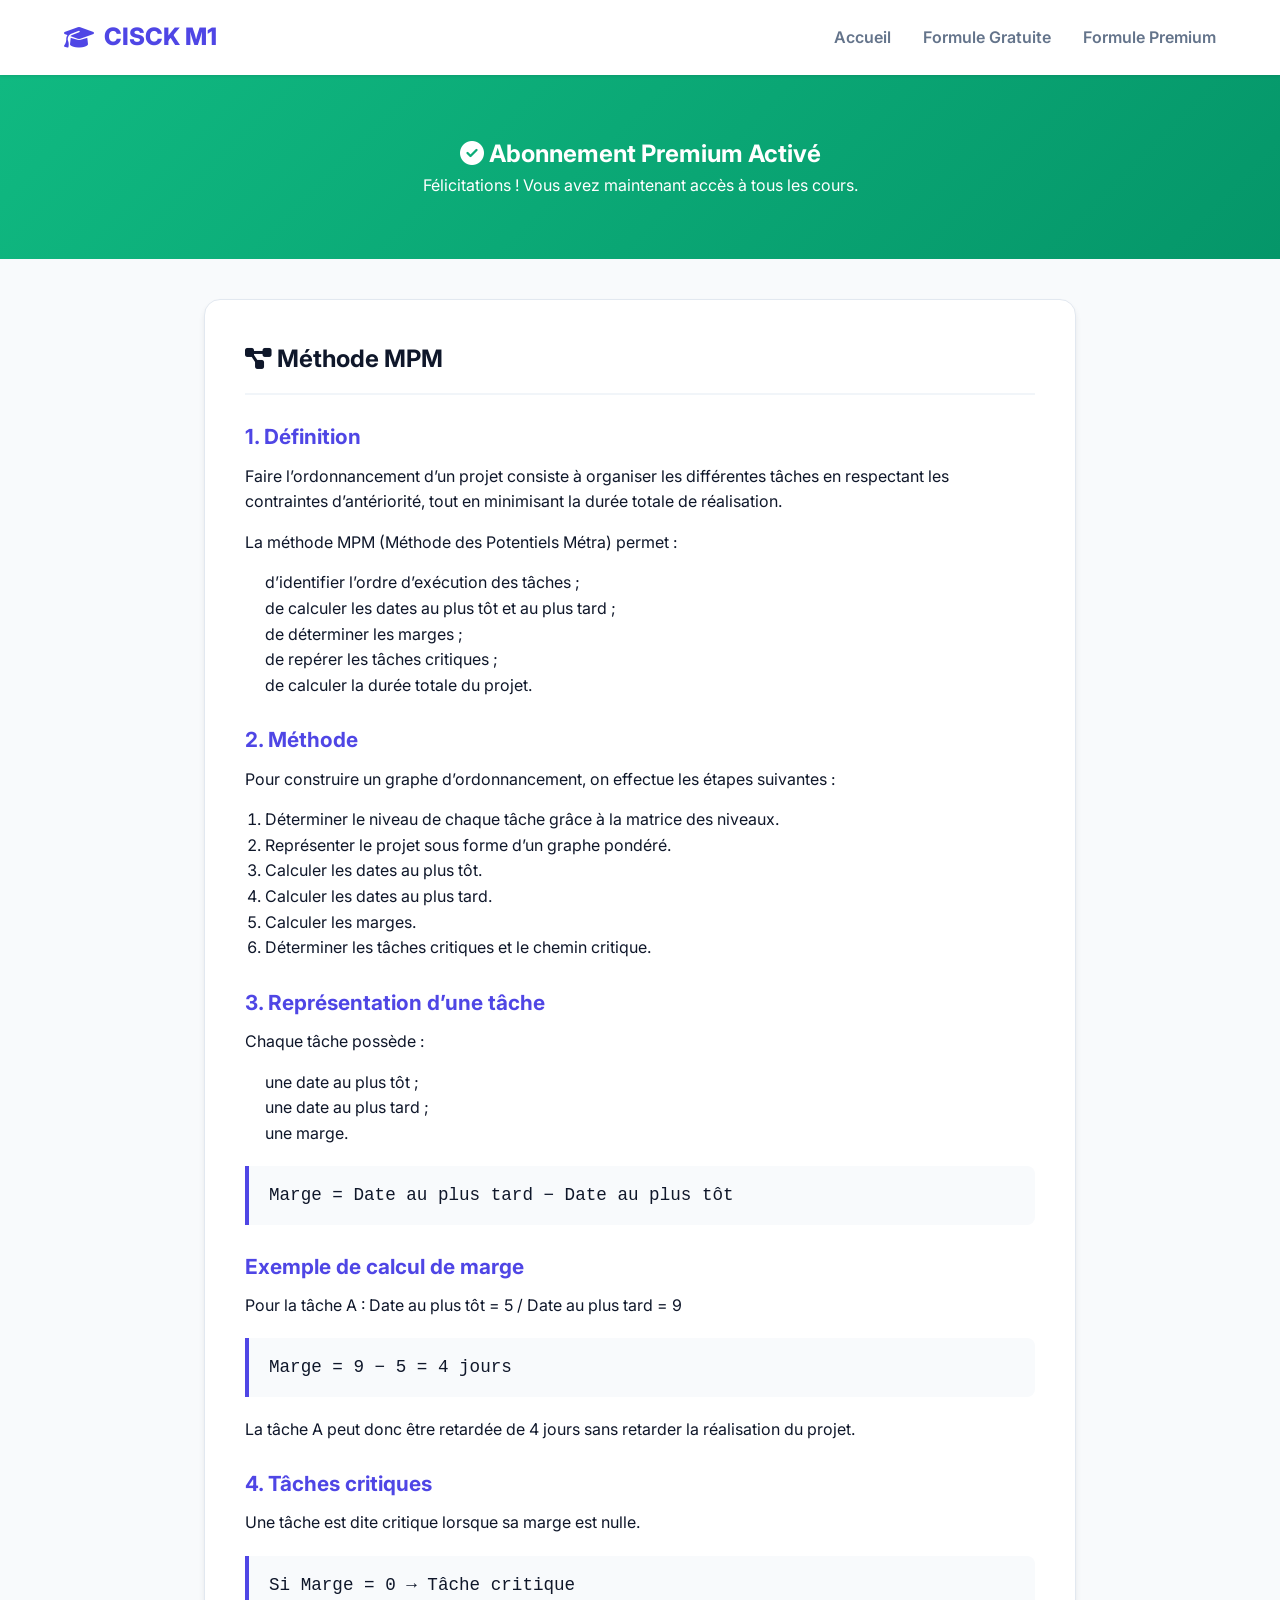
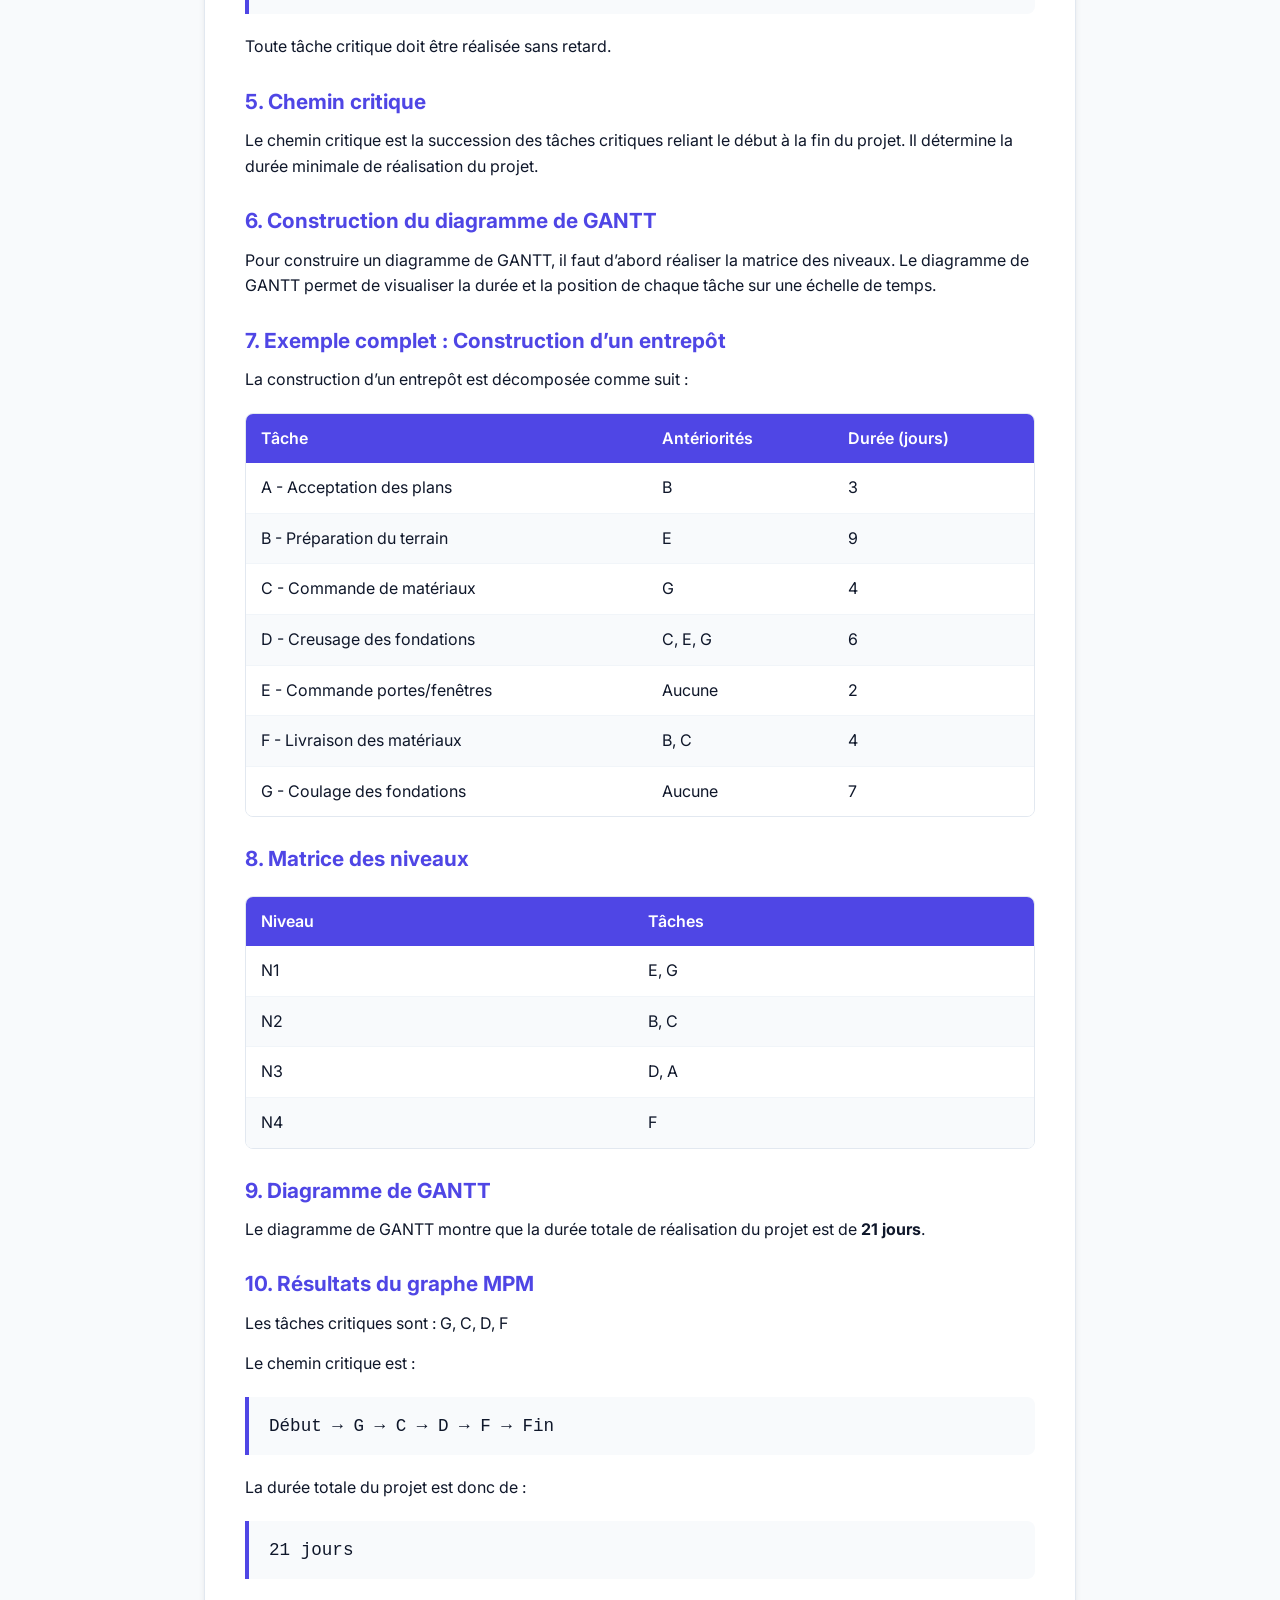
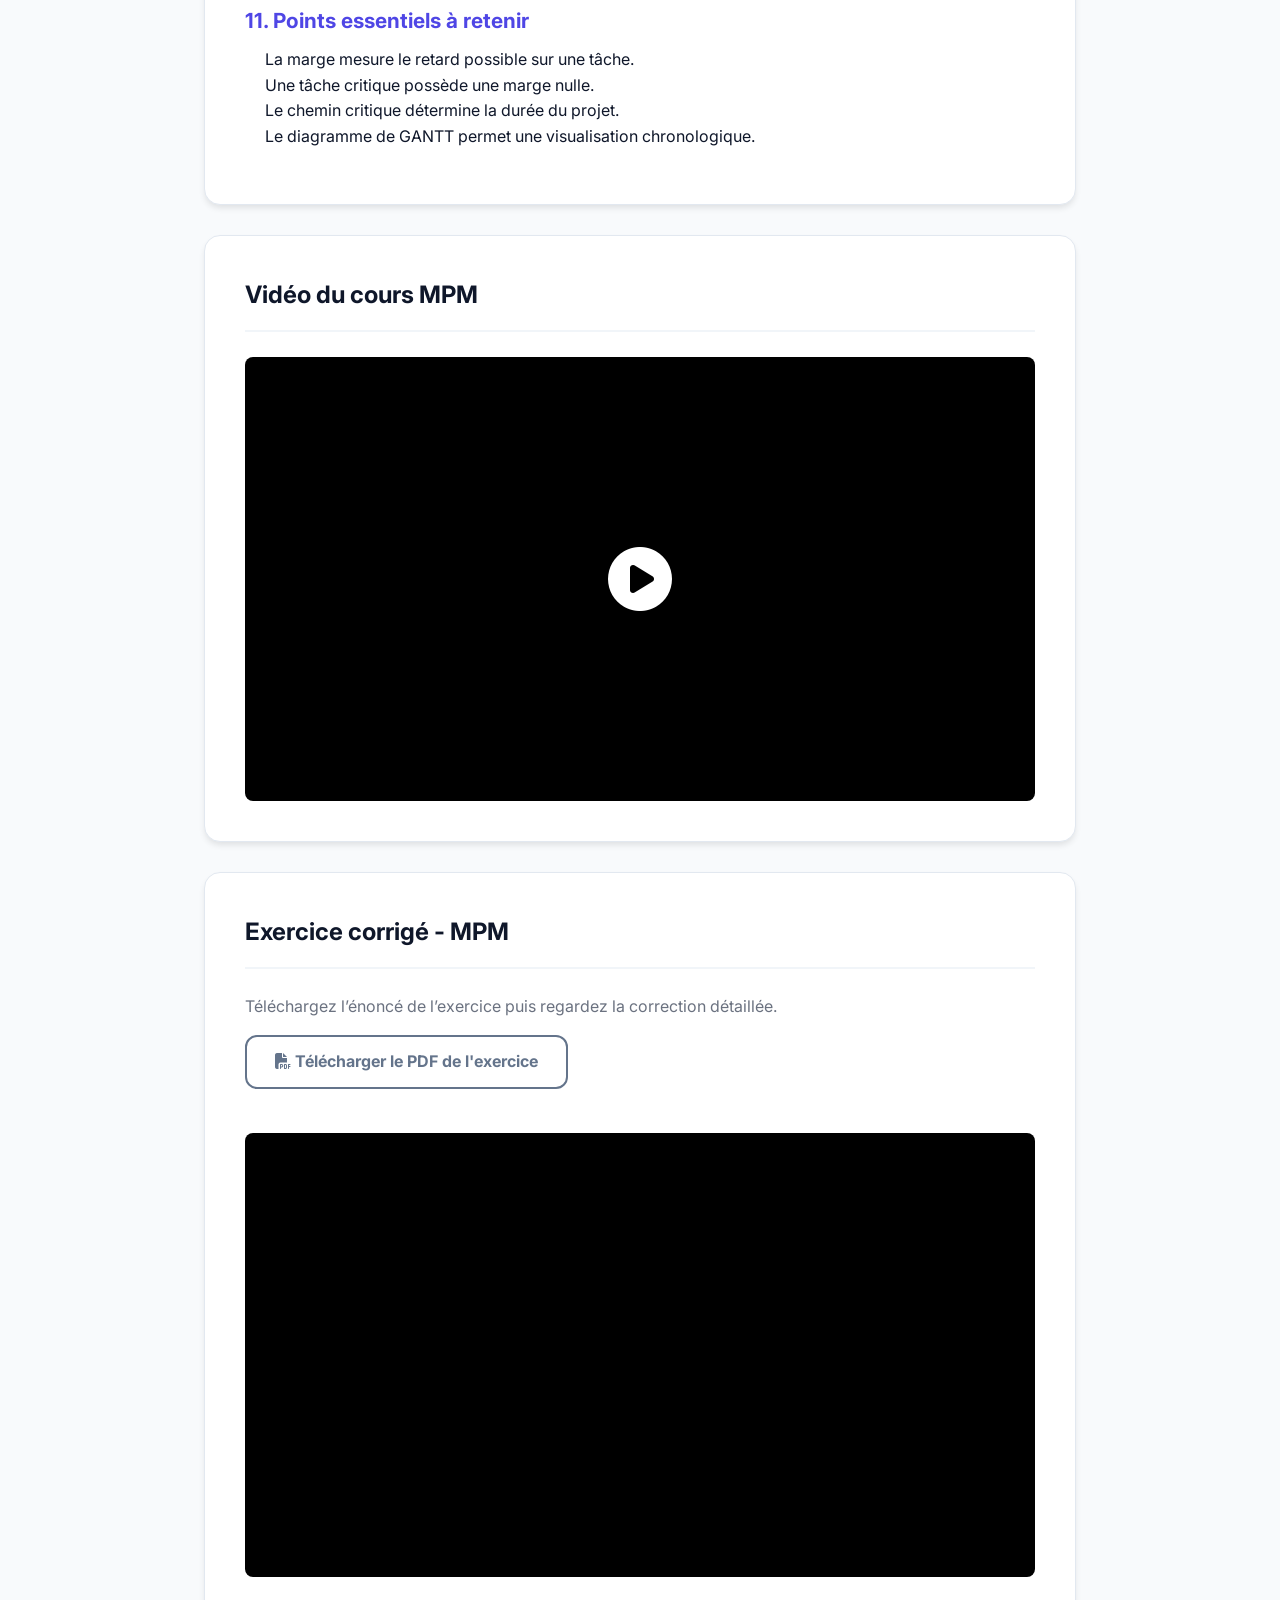
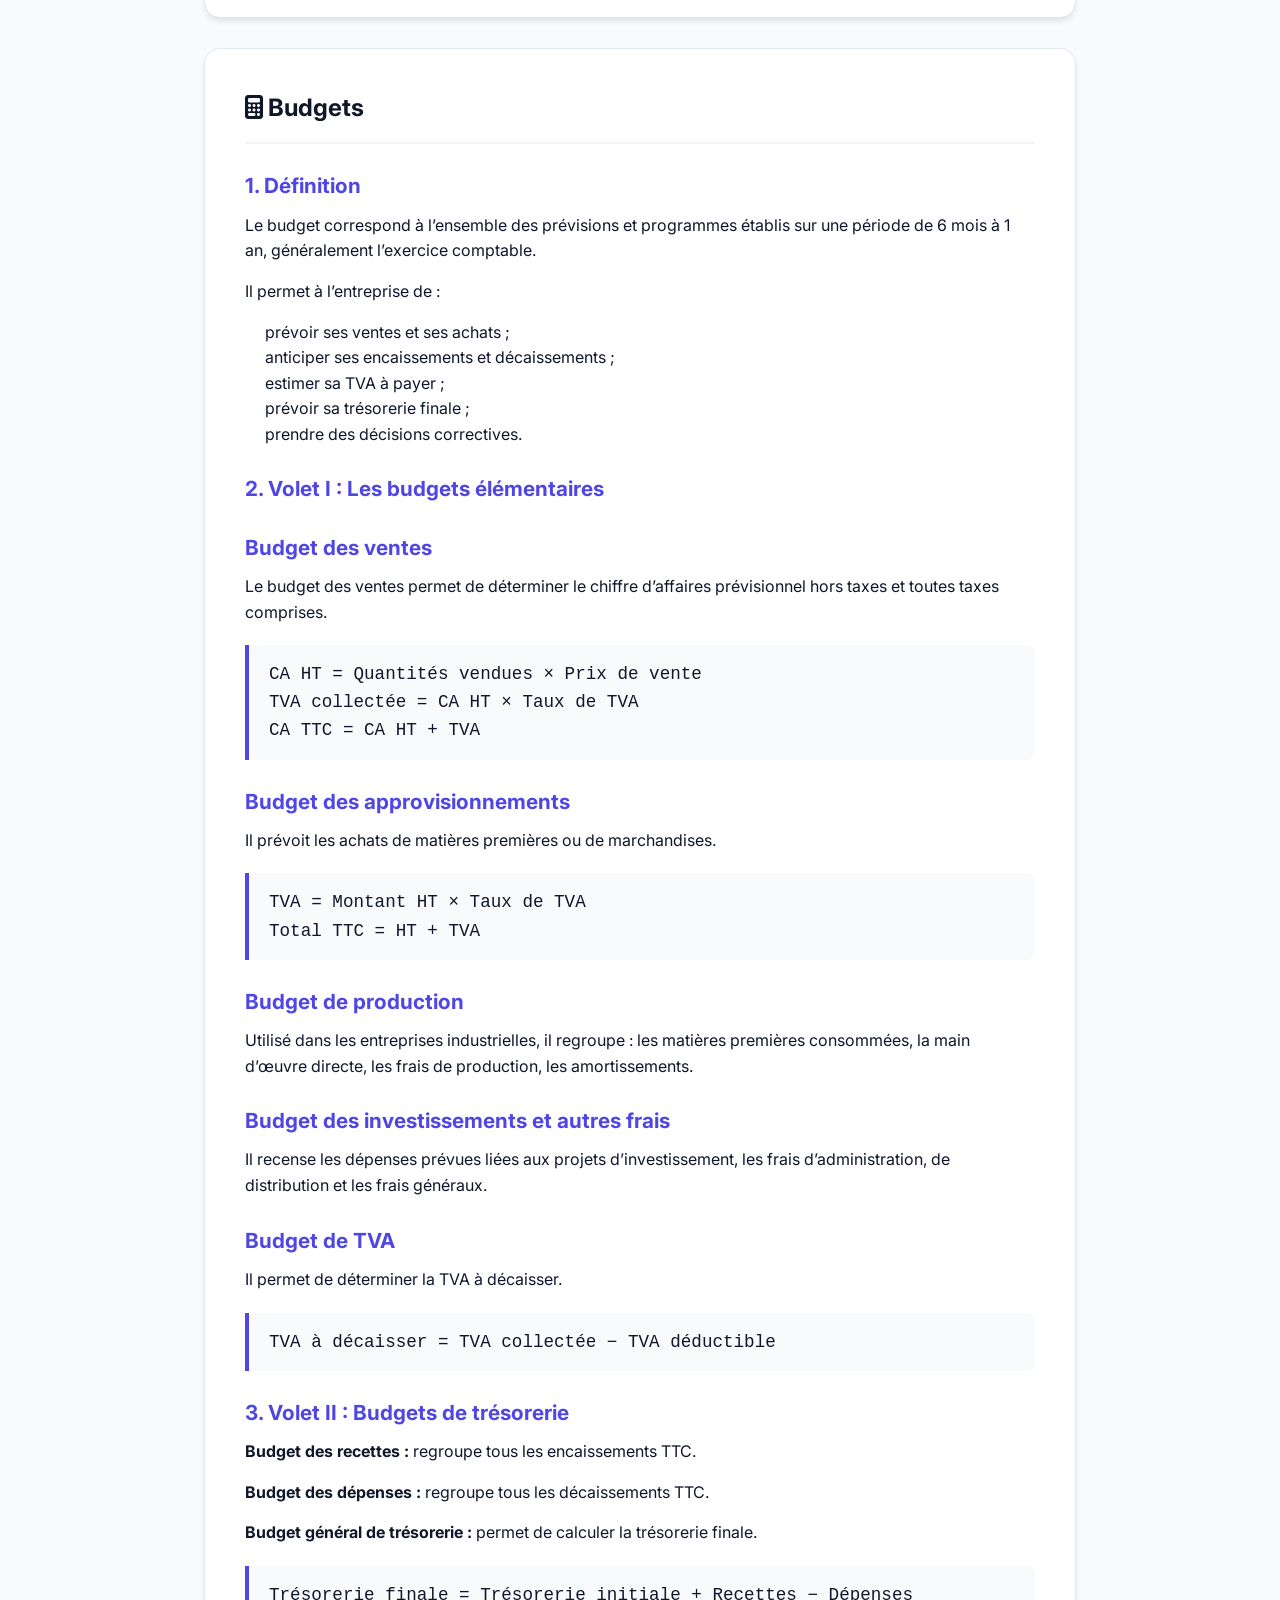
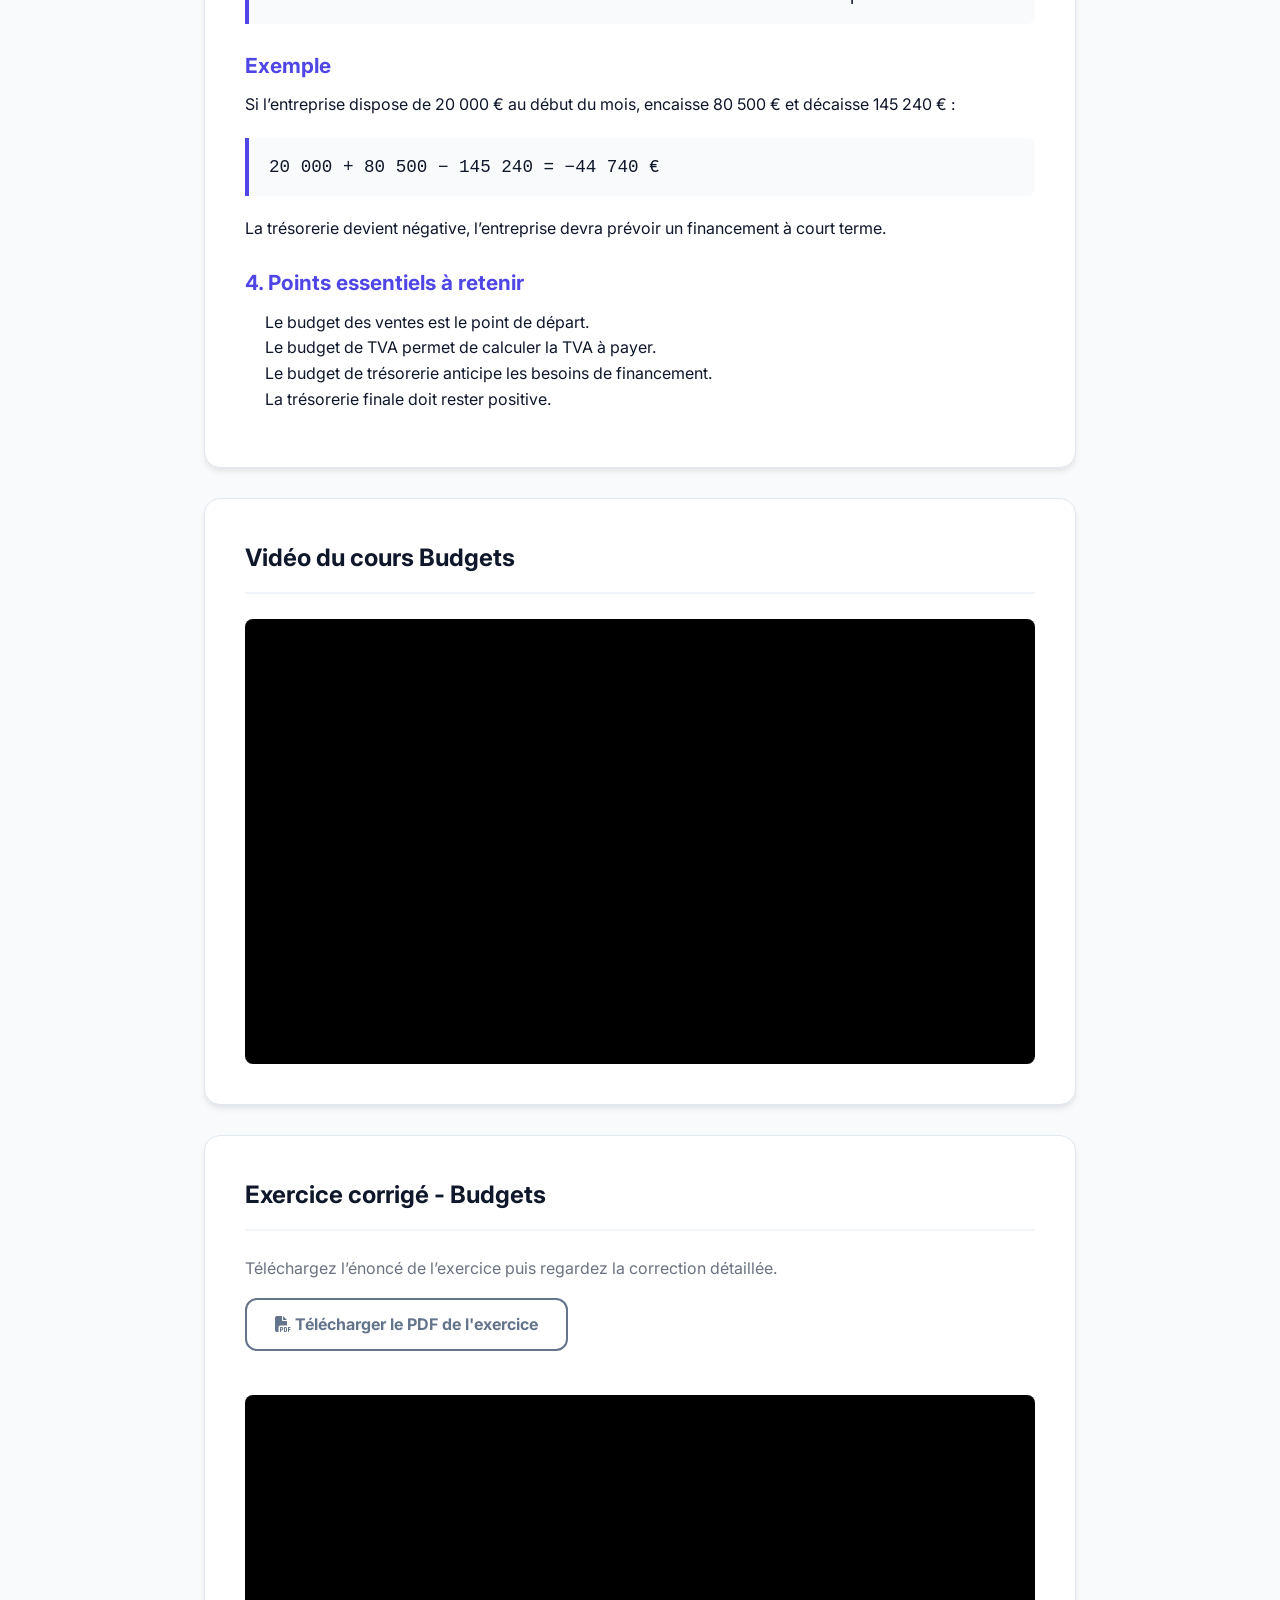
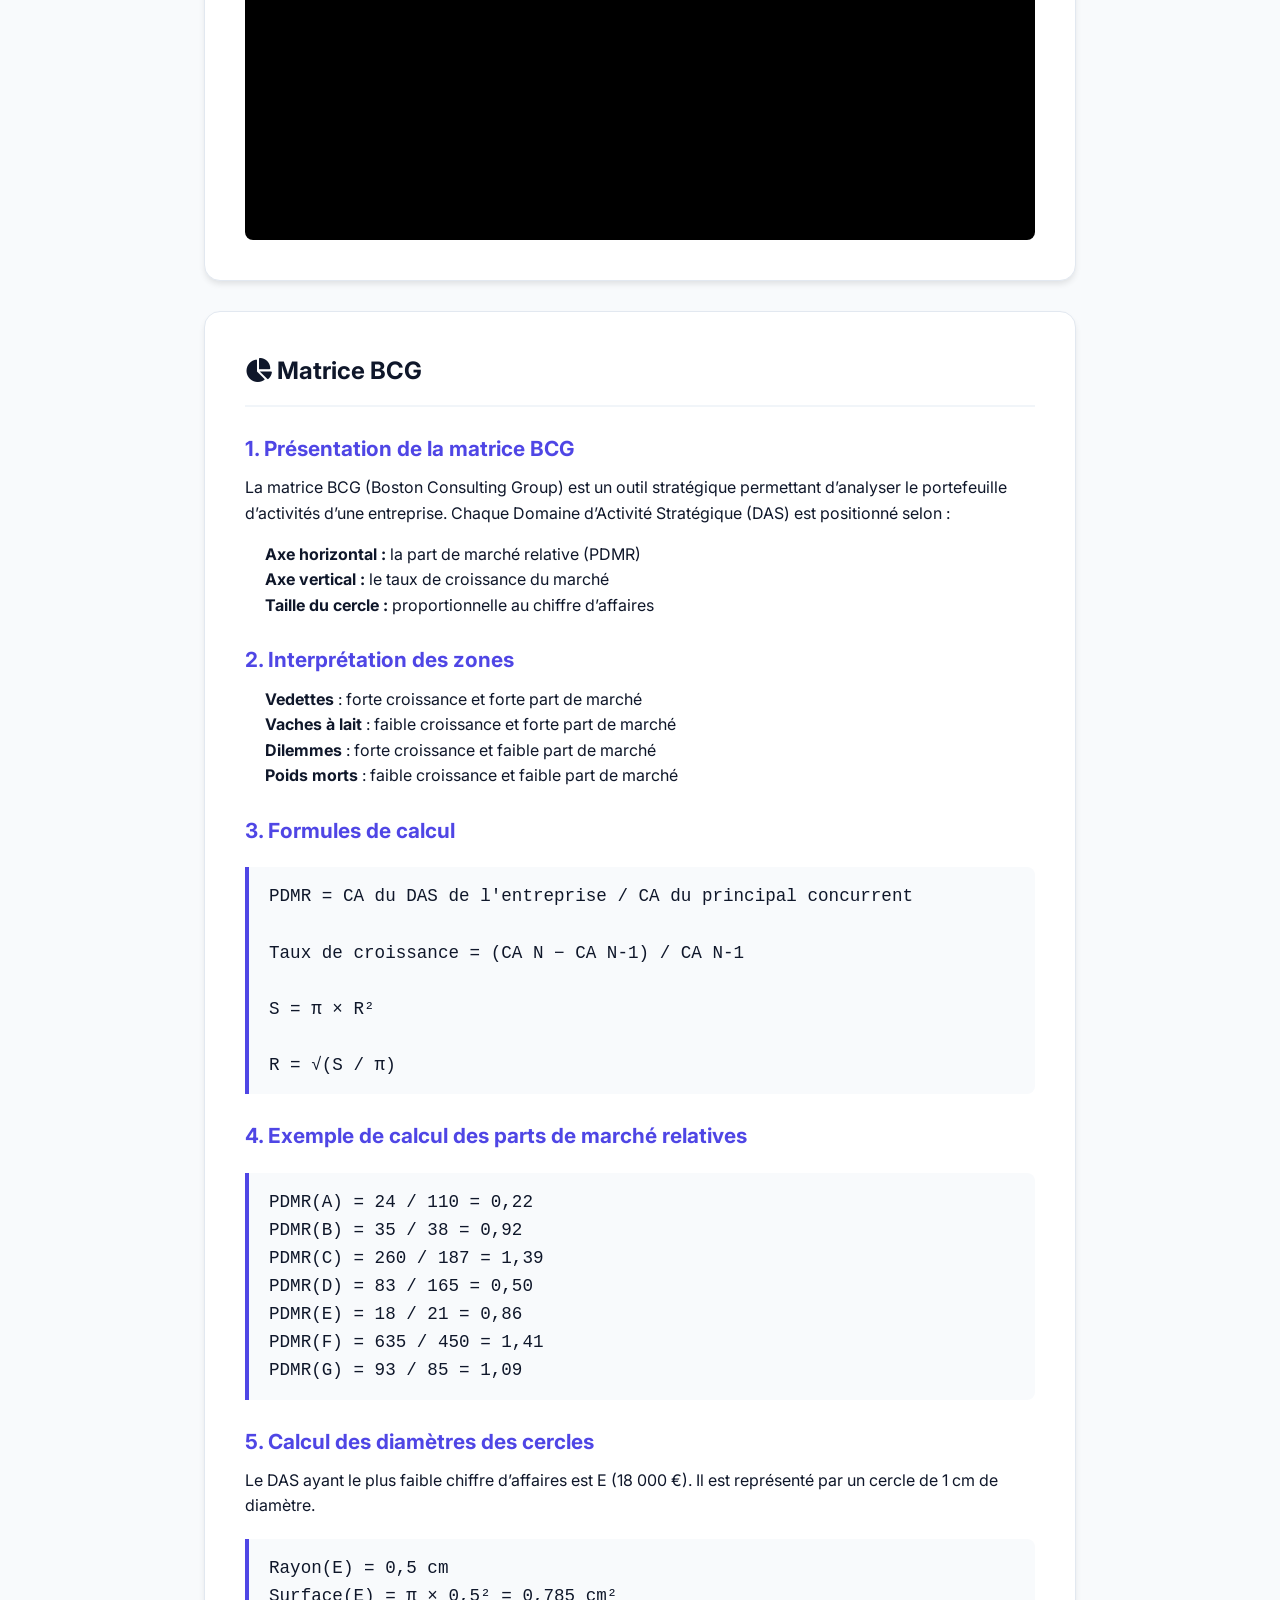
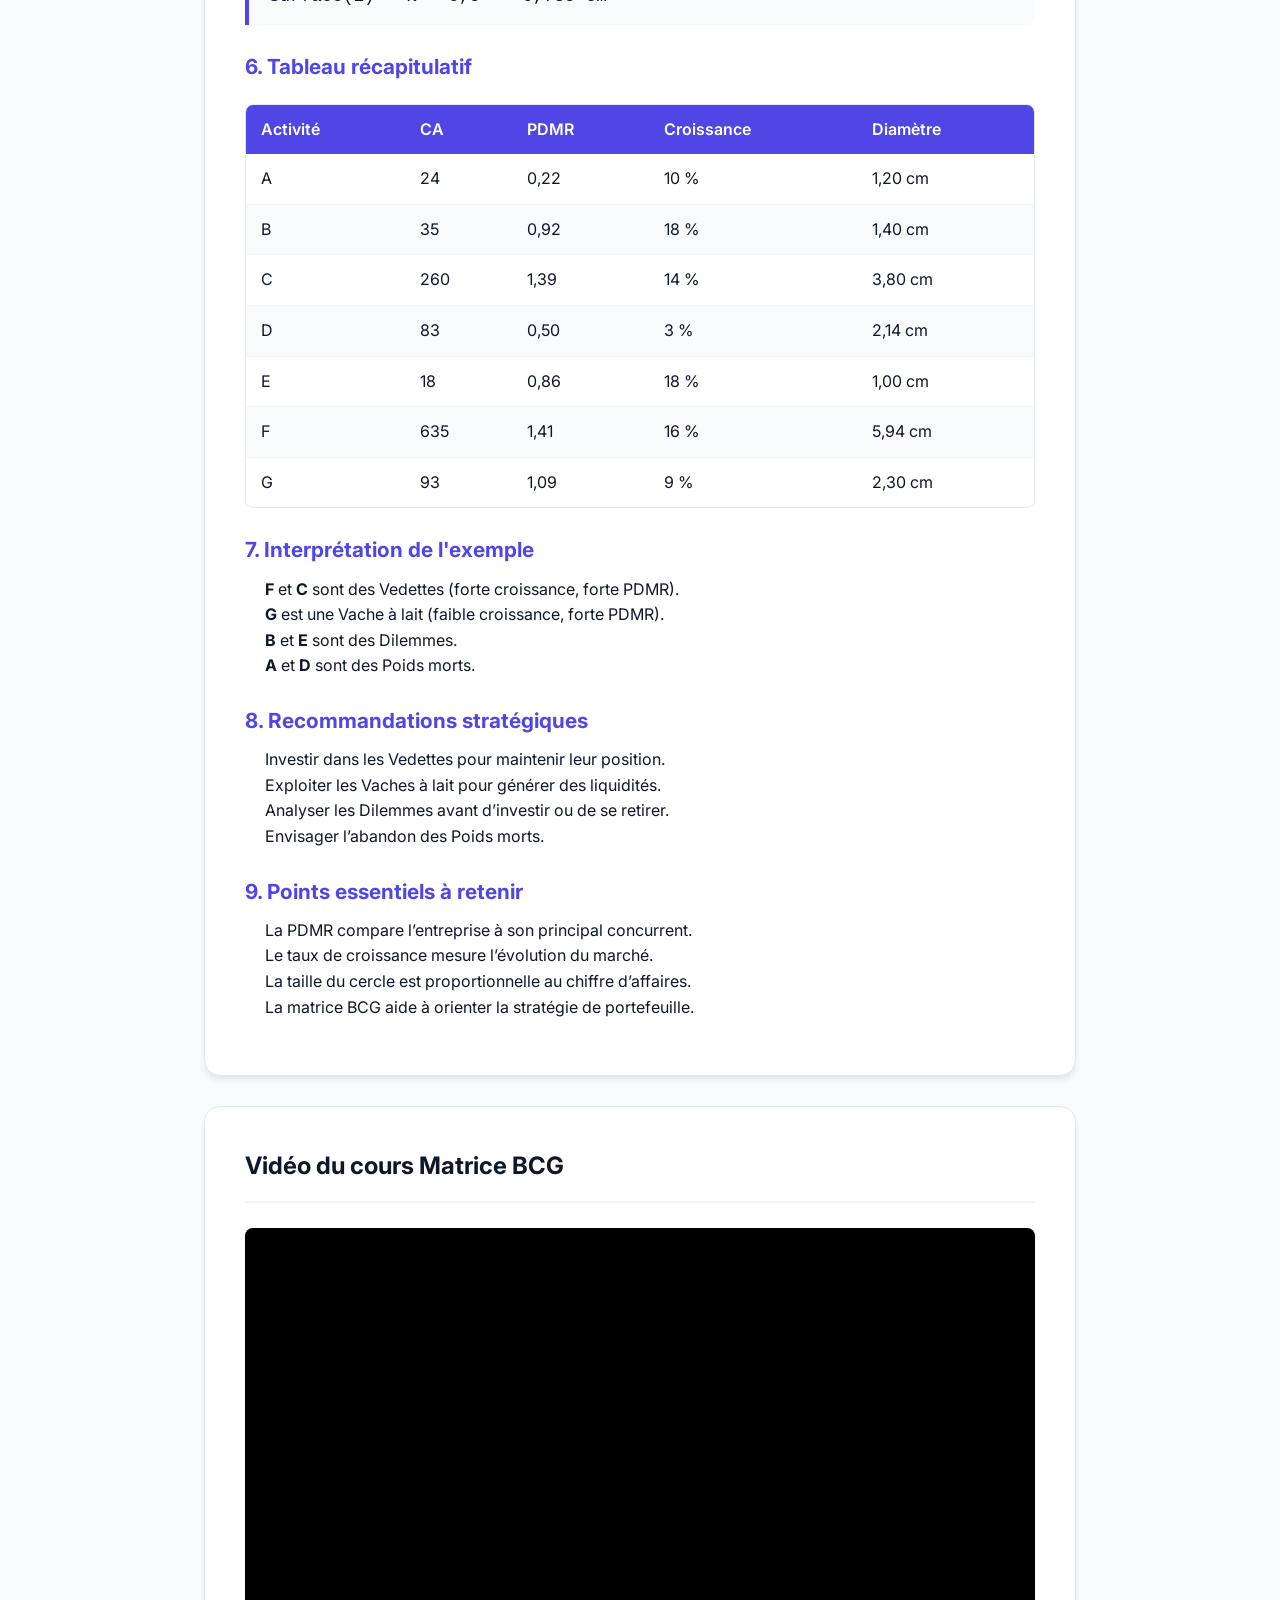
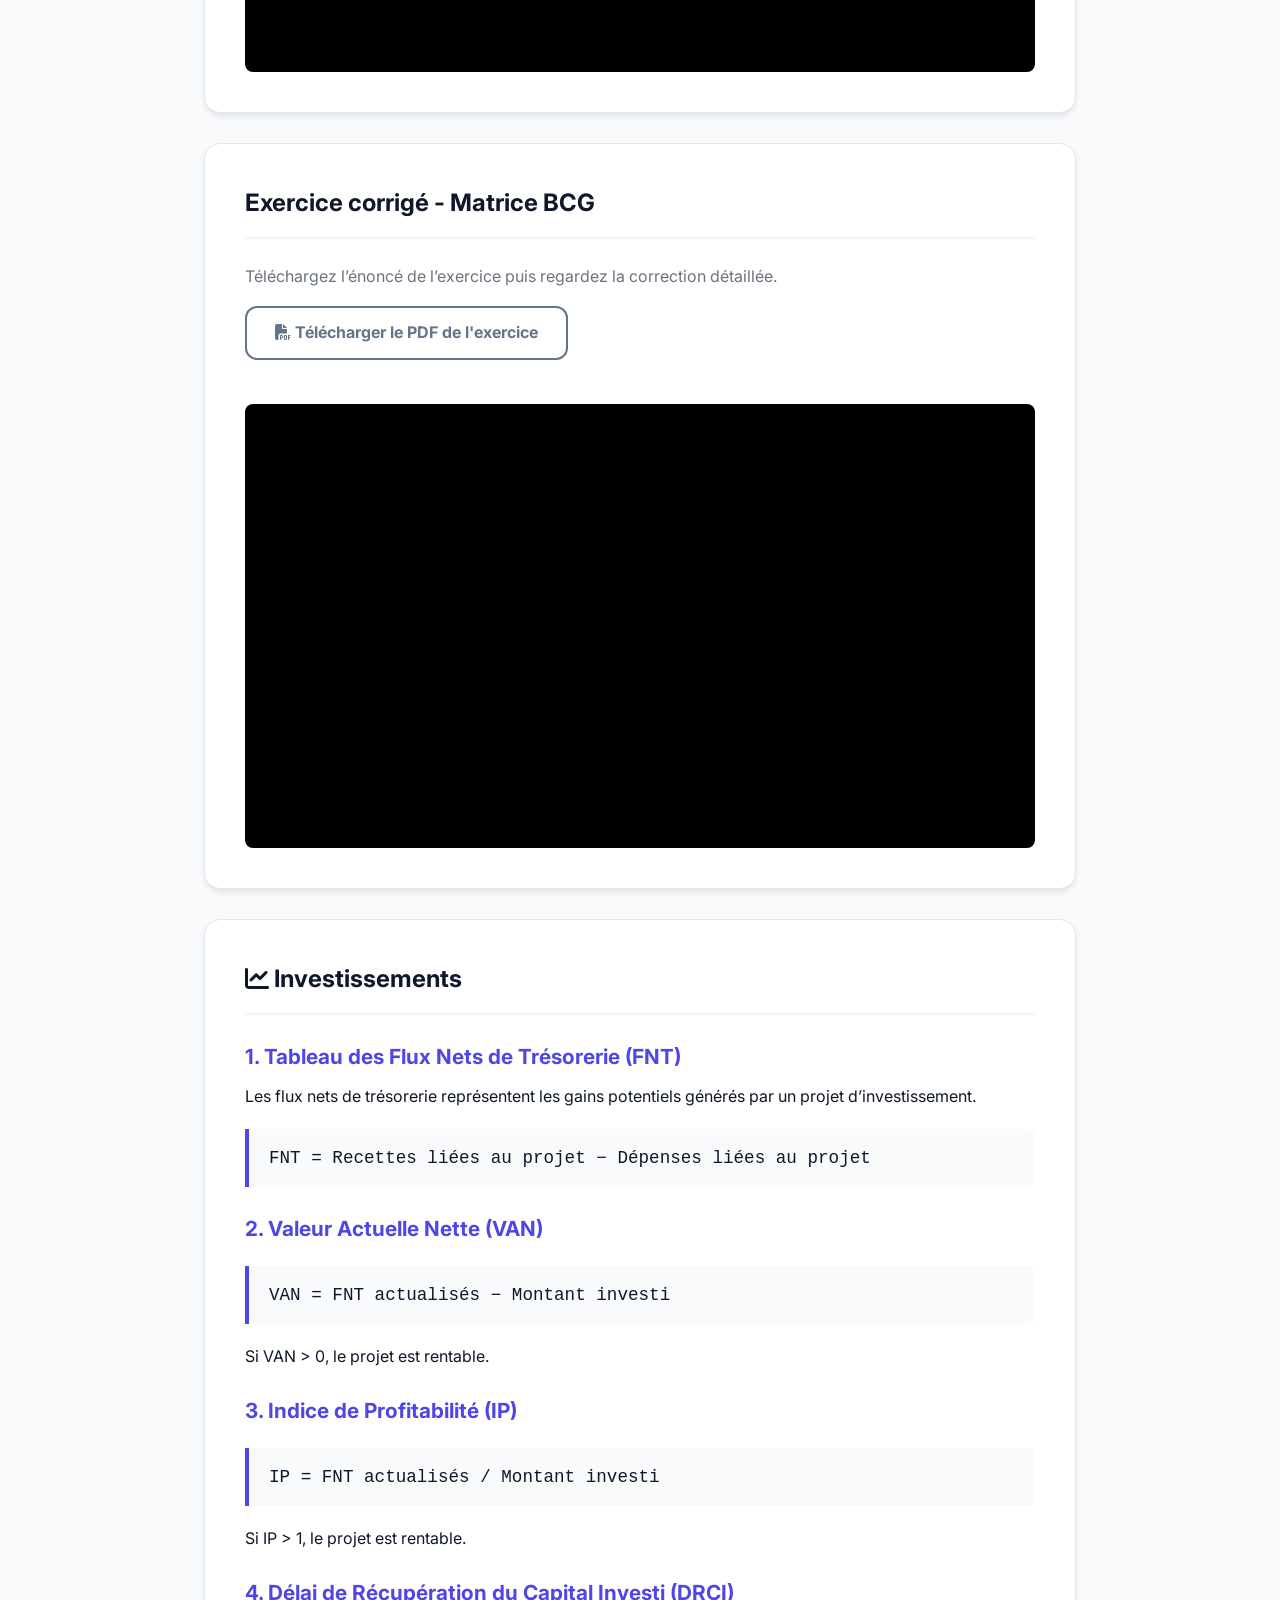
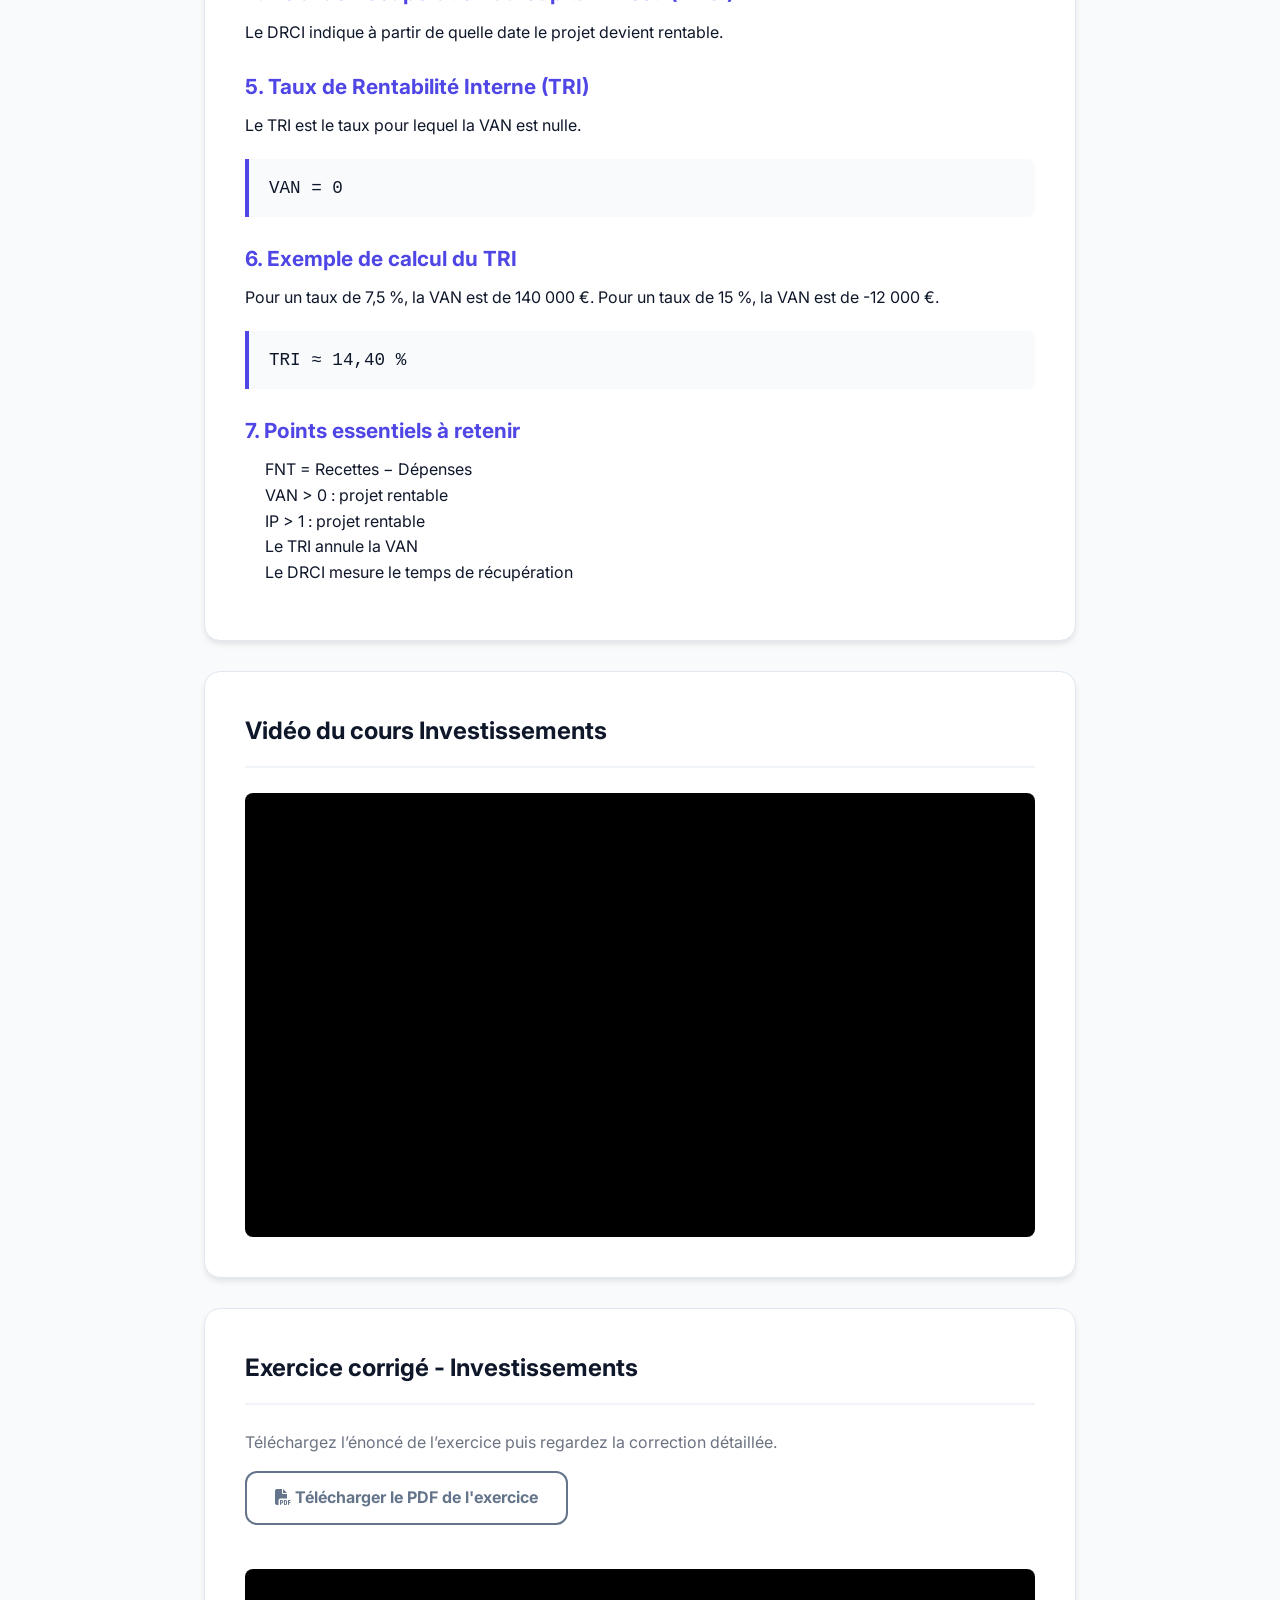
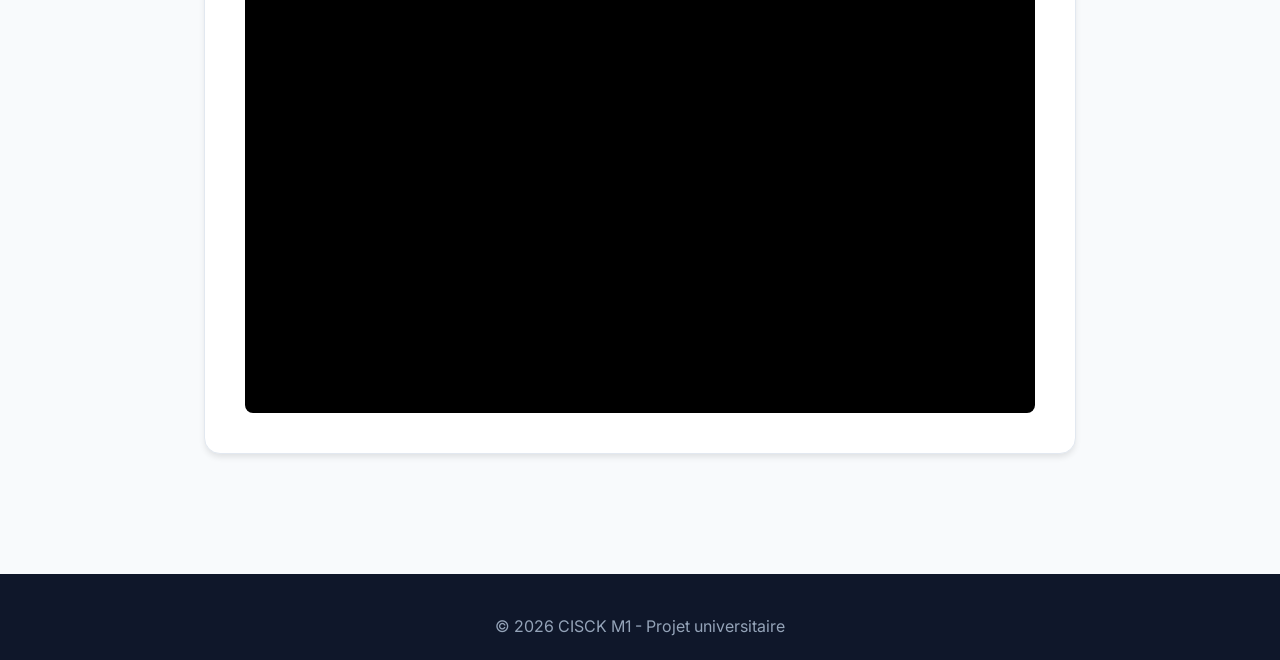
==== commit 1a655c25: "changement esthétiques et panier" ====
--- a/pages/confirmation.html
+++ b/pages/confirmation.html
@@ -1,810 +1,418 @@
-<!DOCTYPE html>
-<html lang="fr">
-<head>
-    <meta charset="UTF-8">
-    <meta name="viewport" content="width=device-width, initial-scale=1.0">
-    <title>Contenu Premium Débloqué - CISCK M1</title>
-    <link rel="stylesheet" href="../css/style.css">
-    <link rel="stylesheet"
-          href="https://cdnjs.cloudflare.com/ajax/libs/font-awesome/6.4.0/css/all.min.css">
-</head>
-<body>
-
-<header>
-    <nav class="navbar">
-        <div class="logo">
-            <i class="fas fa-graduation-cap"></i>
-            <span>CISCK M1</span>
-        </div>
-
-        <ul class="nav-links">
-            <li><a href="../index.html">Accueil</a></li>
-            <li><a href="gratuit.html">Formule Gratuite</a></li>
-            <li><a href="premium.html">Formule Premium</a></li>
-        </ul>
-    </nav>
-</header>
-
-<main>
-    <section class="page-header"
-             style="background: linear-gradient(135deg, #10b981 0%, #059669 100%);">
-        <h1><i class="fas fa-check-circle"></i> Abonnement Premium Activé</h1>
-        <p>Félicitations ! Vous avez maintenant accès à tous les cours.</p>
-    </section>
-
-    <section class="content-section">
-
-        <!-- ===================================================== -->
-        <!-- COURS PREMIUM : MÉTHODE MPM -->
-        <!-- Remplace la section MPM de confirmation.html par ce code -->
-        <!-- ===================================================== -->
-
-        <div class="fiche-technique">
-            <h2><i class="fas fa-project-diagram"></i> Méthode MPM</h2>
-
-            <h3>1. Définition</h3>
-            <p>
-                Faire l’ordonnancement d’un projet consiste à organiser les différentes
-                tâches en respectant les contraintes d’antériorité, tout en minimisant
-                la durée totale de réalisation.
-            </p>
-
-            <p>
-                La méthode MPM (Méthode des Potentiels Métra) permet :
-            </p>
-            <ul>
-                <li>d’identifier l’ordre d’exécution des tâches ; </li>
-                <li>de calculer les dates au plus tôt et au plus tard ; </li>
-                <li>de déterminer les marges ; </li>
-                <li>de repérer les tâches critiques ; </li>
-                <li>de calculer la durée totale du projet. </li>
-            </ul>
-
-            <h3>2. Méthode</h3>
-            <p>Pour construire un graphe d’ordonnancement, on effectue les étapes suivantes :</p>
-
-            <ol style="padding-left: 1.5rem;">
-                <li style="margin-bottom: 0.75rem;">
-                    Déterminer le niveau de chaque tâche grâce à la matrice des niveaux.
-                </li>
-                <li style="margin-bottom: 0.75rem;">
-                    Représenter le projet sous forme d’un graphe pondéré.
-                </li>
-                <li style="margin-bottom: 0.75rem;">
-                    Calculer les dates au plus tôt.
-                </li>
-                <li style="margin-bottom: 0.75rem;">
-                    Calculer les dates au plus tard.
-                </li>
-                <li style="margin-bottom: 0.75rem;">
-                    Calculer les marges.
-                </li>
-                <li>
-                    Déterminer les tâches critiques et le chemin critique.
-                </li>
-            </ol>
-
-            <h3>3. Représentation d’une tâche</h3>
-            <p>
-                Chaque tâche possède :
-            </p>
-            <ul>
-                <li>une date au plus tôt ; </li>
-                <li>une date au plus tard ; </li>
-                <li>une marge. </li>
-            </ul>
-
-            <div class="formula">
-                Marge = Date au plus tard − Date au plus tôt
-            </div>
-
-            <h3>Exemple de calcul de marge</h3>
-            <p>
-                Pour la tâche A :
-            </p>
-            <ul>
-                <li>Date au plus tôt = 5</li>
-                <li>Date au plus tard = 9</li>
-            </ul>
-
-            <div class="formula">
-                Marge = 9 − 5 = 4 jours
-            </div>
-
-            <p>
-                La tâche A peut donc être retardée de 4 jours sans retarder
-                la réalisation du projet.
-            </p>
-
-            <h3>4. Tâches critiques</h3>
-            <p>
-                Une tâche est dite critique lorsque sa marge est nulle.
-            </p>
-
-            <div class="formula">
-                Si Marge = 0 → Tâche critique
-            </div>
-
-            <p>
-                Toute tâche critique doit être réalisée sans retard.
-            </p>
-
-            <h3>5. Chemin critique</h3>
-            <p>
-                Le chemin critique est la succession des tâches critiques reliant
-                le début à la fin du projet.
-            </p>
-
-            <p>
-                Il détermine la durée minimale de réalisation du projet.
-            </p>
-
-            <h3>6. Construction du diagramme de GANTT</h3>
-            <p>
-                Pour construire un diagramme de GANTT, il faut d’abord réaliser
-                la matrice des niveaux.
-            </p>
-
-            <p>
-                Le diagramme de GANTT permet de visualiser la durée et la position
-                de chaque tâche sur une échelle de temps.
-            </p>
-
-            <h3>7. Exemple complet : Construction d’un entrepôt</h3>
-
-            <p>
-                La construction d’un entrepôt est décomposée comme suit :
-            </p>
-
-            <table style="width:100%; border-collapse: collapse; margin: 1rem 0;">
-                <thead>
-                    <tr style="background:#f3f4f6;">
-                        <th style="padding:10px; border:1px solid #ddd;">Tâche</th>
-                        <th style="padding:10px; border:1px solid #ddd;">Antériorités</th>
-                        <th style="padding:10px; border:1px solid #ddd;">Durée (jours)</th>
-                    </tr>
-                </thead>
-                <tbody>
-                    <tr>
-                        <td style="padding:10px; border:1px solid #ddd;">A - Acceptation des plans</td>
-                        <td style="padding:10px; border:1px solid #ddd;">B</td>
-                        <td style="padding:10px; border:1px solid #ddd;">3</td>
-                    </tr>
-                    <tr>
-                        <td style="padding:10px; border:1px solid #ddd;">B - Préparation du terrain</td>
-                        <td style="padding:10px; border:1px solid #ddd;">E</td>
-                        <td style="padding:10px; border:1px solid #ddd;">9</td>
-                    </tr>
-                    <tr>
-                        <td style="padding:10px; border:1px solid #ddd;">C - Commande de matériaux</td>
-                        <td style="padding:10px; border:1px solid #ddd;">G</td>
-                        <td style="padding:10px; border:1px solid #ddd;">4</td>
-                    </tr>
-                    <tr>
-                        <td style="padding:10px; border:1px solid #ddd;">D - Creusage des fondations</td>
-                        <td style="padding:10px; border:1px solid #ddd;">C, E, G</td>
-                        <td style="padding:10px; border:1px solid #ddd;">6</td>
-                    </tr>
-                    <tr>
-                        <td style="padding:10px; border:1px solid #ddd;">E - Commande portes/fenêtres</td>
-                        <td style="padding:10px; border:1px solid #ddd;">Aucune</td>
-                        <td style="padding:10px; border:1px solid #ddd;">2</td>
-                    </tr>
-                    <tr>
-                        <td style="padding:10px; border:1px solid #ddd;">F - Livraison des matériaux</td>
-                        <td style="padding:10px; border:1px solid #ddd;">B, C</td>
-                        <td style="padding:10px; border:1px solid #ddd;">4</td>
-                    </tr>
-                    <tr>
-                        <td style="padding:10px; border:1px solid #ddd;">G - Coulage des fondations</td>
-                        <td style="padding:10px; border:1px solid #ddd;">Aucune</td>
-                        <td style="padding:10px; border:1px solid #ddd;">7</td>
-                    </tr>
-                </tbody>
-            </table>
-
-            <h3>8. Matrice des niveaux</h3>
-
-            <table style="width:100%; border-collapse: collapse; margin: 1rem 0;">
-                <thead>
-                    <tr style="background:#f3f4f6;">
-                        <th style="padding:10px; border:1px solid #ddd;">Niveau</th>
-                        <th style="padding:10px; border:1px solid #ddd;">Tâches</th>
-                    </tr>
-                </thead>
-                <tbody>
-                    <tr>
-                        <td style="padding:10px; border:1px solid #ddd;">N1</td>
-                        <td style="padding:10px; border:1px solid #ddd;">E, G</td>
-                    </tr>
-                    <tr>
-                        <td style="padding:10px; border:1px solid #ddd;">N2</td>
-                        <td style="padding:10px; border:1px solid #ddd;">B, C</td>
-                    </tr>
-                    <tr>
-                        <td style="padding:10px; border:1px solid #ddd;">N3</td>
-                        <td style="padding:10px; border:1px solid #ddd;">D, A</td>
-                    </tr>
-                    <tr>
-                        <td style="padding:10px; border:1px solid #ddd;">N4</td>
-                        <td style="padding:10px; border:1px solid #ddd;">F</td>
-                    </tr>
-                </tbody>
-            </table>
-
-            <h3>9. Diagramme de GANTT</h3>
-            <p>
-                Le diagramme de GANTT montre que la durée totale de réalisation
-                du projet est de <strong>21 jours</strong>.
-            </p>
-
-            <h3>10. Résultats du graphe MPM</h3>
-
-            <p>
-                Les tâches critiques sont :
-            </p>
-
-            <ul>
-                <li>G</li>
-                <li>C</li>
-                <li>D</li>
-                <li>F</li>
-            </ul>
-
-            <p>
-                Le chemin critique est :
-            </p>
-
-            <div class="formula">
-                Début → G → C → D → F → Fin
-            </div>
-
-            <p>
-                La durée totale du projet est donc de :
-            </p>
-
-            <div class="formula">
-                21 jours
-            </div>
-
-            <h3>11. Points essentiels à retenir</h3>
-            <ul>
-                <li>La marge mesure le retard possible sur une tâche.</li>
-                <li>Une tâche critique possède une marge nulle.</li>
-                <li>Le chemin critique détermine la durée du projet.</li>
-                <li>Le diagramme de GANTT permet une visualisation chronologique.</li>
-            </ul>
-        </div>
-
-        <!-- Vidéo du cours -->
-        <div class="video-container">
-            <h2>Vidéo du cours MPM</h2>
-            <div class="video-wrapper">
-                <i class="fas fa-play-circle"></i>
-                <p>Insérer ici votre vidéo du cours MPM</p>
-            </div>
-        </div>
-
-        <!-- Exercice corrigé -->
-        <div class="video-container">
-            <h2>Exercice corrigé - MPM</h2>
-            <p style="margin-bottom: 1rem; color: #6b7280;">
-                Téléchargez l’énoncé de l’exercice puis regardez la correction détaillée.
-            </p>
-
-            <a href="../pdf/exercice-mpm.pdf"
-            class="btn btn-outline"
-            target="_blank"
-            style="margin-bottom: 1.5rem;">
-                <i class="fas fa-file-pdf"></i>
-                Télécharger le PDF de l'exercice
-            </a>
-
-            <div class="video-wrapper">
-                    <iframe
-                    src="https://www.youtube.com/embed/2PdEeSiMRSI"
-                    title="Exo MPM"
-                    frameborder="0"
-                    allowfullscreen>
-                </iframe>
-            </div>
-        </div>
-
-        <!-- ===================================================== -->
-        <!-- COURS PREMIUM : BUDGETS -->
-        <!-- ===================================================== -->
-
-        <div class="fiche-technique">
-            <h2><i class="fas fa-calculator"></i> Budgets</h2>
-
-            <h3>1. Définition</h3>
-            <p>
-                Le budget correspond à l’ensemble des prévisions et programmes établis
-                sur une période de 6 mois à 1 an, généralement l’exercice comptable.
-            </p>
-
-            <p>
-                Il permet à l’entreprise de :
-            </p>
-            <ul>
-                <li>prévoir ses ventes et ses achats ;</li>
-                <li>anticiper ses encaissements et décaissements ;</li>
-                <li>estimer sa TVA à payer ;</li>
-                <li>prévoir sa trésorerie finale ;</li>
-                <li>prendre des décisions correctives.</li>
-            </ul>
-
-            <h3>2. Volet I : Les budgets élémentaires</h3>
-
-            <h3>Budget des ventes</h3>
-            <p>
-                Le budget des ventes permet de déterminer le chiffre d’affaires
-                prévisionnel hors taxes et toutes taxes comprises.
-            </p>
-
-            <div class="formula">
-                CA HT = Quantités vendues × Prix de vente
-                <br>
-                TVA collectée = CA HT × Taux de TVA
-                <br>
-                CA TTC = CA HT + TVA
-            </div>
-
-            <h3>Budget des approvisionnements</h3>
-            <p>
-                Il prévoit les achats de matières premières ou de marchandises.
-            </p>
-
-            <div class="formula">
-                TVA = Montant HT × Taux de TVA
-                <br>
-                Total TTC = HT + TVA
-            </div>
-
-            <h3>Budget de production</h3>
-            <p>
-                Utilisé dans les entreprises industrielles, il regroupe :
-            </p>
-            <ul>
-                <li>les matières premières consommées ;</li>
-                <li>la main d’œuvre directe ;</li>
-                <li>les frais de production ;</li>
-                <li>les amortissements.</li>
-            </ul>
-
-            <h3>Budget des investissements</h3>
-            <p>
-                Il recense les dépenses prévues liées aux projets d’investissement.
-            </p>
-
-            <h3>Budget des autres frais</h3>
-            <p>
-                Il comprend les frais d’administration, de distribution
-                et les frais généraux.
-            </p>
-
-            <h3>Budget de TVA</h3>
-            <p>
-                Il permet de déterminer la TVA à décaisser.
-            </p>
-
-            <div class="formula">
-                TVA à décaisser =
-                TVA collectée − TVA déductible
-            </div>
-
-            <h3>3. Volet II : Budgets de trésorerie</h3>
-
-            <h3>Budget des recettes</h3>
-            <p>
-                Il regroupe tous les encaissements TTC en tenant compte
-                des délais de paiement des clients.
-            </p>
-
-            <h3>Budget des dépenses</h3>
-            <p>
-                Il regroupe tous les décaissements TTC :
-                fournisseurs, salaires, TVA, impôts, emprunts, investissements.
-            </p>
-
-            <h3>Budget général de trésorerie</h3>
-            <p>
-                Il permet de calculer la trésorerie finale.
-            </p>
-
-            <div class="formula">
-                Trésorerie finale =
-                Trésorerie initiale + Recettes − Dépenses
-            </div>
-
-            <h3>Exemple</h3>
-            <p>
-                Si l’entreprise dispose de 20 000 € au début du mois,
-                encaisse 80 500 € et décaisse 145 240 € :
-            </p>
-
-            <div class="formula">
-                20 000 + 80 500 − 145 240 = −44 740 €
-            </div>
-
-            <p>
-                La trésorerie devient négative, l’entreprise devra prévoir
-                un financement à court terme.
-            </p>
-
-            <h3>4. Points essentiels à retenir</h3>
-            <ul>
-                <li>Le budget des ventes est le point de départ.</li>
-                <li>Le budget de TVA permet de calculer la TVA à payer.</li>
-                <li>Le budget de trésorerie anticipe les besoins de financement.</li>
-                <li>La trésorerie finale doit rester positive.</li>
-            </ul>
-        </div>
-
-        <!-- Vidéo du cours -->
-        <div class="video-container">
-            <h2>Vidéo du cours Budgets</h2>
-            <div class="video-wrapper">
-                <iframe
-                    src="https://www.youtube.com/embed/CdE--xjOkm4"
-                    title="Cours Budgets"
-                    frameborder="0"
-                    allowfullscreen>
-                </iframe>
-            </div>
-        </div>
-
-        <!-- Exercice corrigé -->
-        <div class="video-container">
-            <h2>Exercice corrigé - Budgets</h2>
-            <p style="margin-bottom: 1rem; color: #6b7280;">
-                Téléchargez l’énoncé de l’exercice puis regardez la correction détaillée.
-            </p>
-
-            <a href="../pdf/exercice-budgets.pdf"
-            class="btn btn-outline"
-            target="_blank"
-            style="margin-bottom: 1.5rem;">
-                <i class="fas fa-file-pdf"></i>
-                Télécharger le PDF de l'exercice
-            </a>
-
-            <div class="video-wrapper">
-                <iframe
-                    src="https://www.youtube.com/embed/AAUnewUZHgI"
-                    title="Exercice Budgets"
-                    frameborder="0"
-                    allowfullscreen>
-                </iframe>
-            </div>
-        </div>
-
-    <!-- ===================================================== -->
-    <!-- MATRICE BCG -->
-    <!-- ===================================================== -->
-
-    <div class="fiche-technique">
-        <h2><i class="fas fa-chart-pie"></i> Matrice BCG</h2>
-
-        <h3>1. Présentation de la matrice BCG</h3>
-        <p>
-            La matrice BCG (Boston Consulting Group) est un outil stratégique permettant
-            d’analyser le portefeuille d’activités d’une entreprise.
-        </p>
-
-        <p>Chaque Domaine d’Activité Stratégique (DAS) est positionné selon :</p>
-
-        <ul>
-            <li><strong>Axe horizontal :</strong> la part de marché relative (PDMR)</li>
-            <li><strong>Axe vertical :</strong> le taux de croissance du marché</li>
-            <li><strong>Taille du cercle :</strong> proportionnelle au chiffre d’affaires</li>
-        </ul>
-
-        <h3>2. Interprétation des zones</h3>
-        <ul>
-            <li><strong>Vedettes</strong> : forte croissance et forte part de marché</li>
-            <li><strong>Vaches à lait</strong> : faible croissance et forte part de marché</li>
-            <li><strong>Dilemmes</strong> : forte croissance et faible part de marché</li>
-            <li><strong>Poids morts</strong> : faible croissance et faible part de marché</li>
-        </ul>
-
-        <h3>3. Formules de calcul</h3>
-
-        <h4>Part de marché relative</h4>
-        <div class="formula">
-            PDMR = CA du DAS de l'entreprise / CA du principal concurrent
-        </div>
-
-        <h4>Taux de croissance du marché</h4>
-        <div class="formula">
-            Taux de croissance = (CA N − CA N-1) / CA N-1
-        </div>
-
-        <h4>Surface d’un cercle</h4>
-        <div class="formula">
-            S = π × R²
-        </div>
-
-        <h4>Calcul du diamètre</h4>
-        <div class="formula">
-            R = √(S / π)<br>
-            D = 2 × R
-        </div>
-
-        <h3>4. Exemple de calcul des parts de marché relatives</h3>
-
-        <div class="formula">
-            PDMR(A) = 24 / 110 = 0,22<br>
-            PDMR(B) = 35 / 38 = 0,92<br>
-            PDMR(C) = 260 / 187 = 1,39<br>
-            PDMR(D) = 83 / 165 = 0,50<br>
-            PDMR(E) = 18 / 21 = 0,86<br>
-            PDMR(F) = 635 / 450 = 1,41<br>
-            PDMR(G) = 93 / 85 = 1,09
-        </div>
-
-        <h3>5. Calcul des diamètres des cercles</h3>
-        <p>
-            Le DAS ayant le plus faible chiffre d’affaires est E (18 000 €).
-            Il est représenté par un cercle de 1 cm de diamètre.
-        </p>
-
-        <div class="formula">
-            Rayon(E) = 0,5 cm<br>
-            Surface(E) = π × 0,5² = 0,785 cm²
-        </div>
-
-        <h4>Exemple détaillé pour F</h4>
-
-        <div class="formula">
-            635 / 18 = 35,27<br>
-            Surface(F) = 0,785 × 35,27 = 27,69 cm²<br>
-            Rayon(F) = √(27,69 / π) = 2,97 cm<br>
-            Diamètre(F) = 5,94 cm
-        </div>
-
-        <h3>6. Tableau récapitulatif</h3>
-
-        <div style="overflow-x:auto;">
-            <table style="width:100%; border-collapse:collapse; margin-top:1rem;">
-                <thead>
-                    <tr style="background:#4f46e5; color:white;">
-                        <th style="padding:10px; border:1px solid #ddd;">Activité</th>
-                        <th style="padding:10px; border:1px solid #ddd;">CA</th>
-                        <th style="padding:10px; border:1px solid #ddd;">PDMR</th>
-                        <th style="padding:10px; border:1px solid #ddd;">Croissance</th>
-                        <th style="padding:10px; border:1px solid #ddd;">Diamètre</th>
-                    </tr>
-                </thead>
-                <tbody>
-                    <tr>
-                        <td style="padding:8px; border:1px solid #ddd;">A</td>
-                        <td style="padding:8px; border:1px solid #ddd;">24</td>
-                        <td style="padding:8px; border:1px solid #ddd;">0,22</td>
-                        <td style="padding:8px; border:1px solid #ddd;">10 %</td>
-                        <td style="padding:8px; border:1px solid #ddd;">1,20 cm</td>
-                    </tr>
-                    <tr style="background:#f9fafb;">
-                        <td style="padding:8px; border:1px solid #ddd;">B</td>
-                        <td style="padding:8px; border:1px solid #ddd;">35</td>
-                        <td style="padding:8px; border:1px solid #ddd;">0,92</td>
-                        <td style="padding:8px; border:1px solid #ddd;">18 %</td>
-                        <td style="padding:8px; border:1px solid #ddd;">1,40 cm</td>
-                    </tr>
-                    <tr>
-                        <td style="padding:8px; border:1px solid #ddd;">C</td>
-                        <td style="padding:8px; border:1px solid #ddd;">260</td>
-                        <td style="padding:8px; border:1px solid #ddd;">1,39</td>
-                        <td style="padding:8px; border:1px solid #ddd;">14 %</td>
-                        <td style="padding:8px; border:1px solid #ddd;">3,80 cm</td>
-                    </tr>
-                    <tr style="background:#f9fafb;">
-                        <td style="padding:8px; border:1px solid #ddd;">D</td>
-                        <td style="padding:8px; border:1px solid #ddd;">83</td>
-                        <td style="padding:8px; border:1px solid #ddd;">0,50</td>
-                        <td style="padding:8px; border:1px solid #ddd;">3 %</td>
-                        <td style="padding:8px; border:1px solid #ddd;">2,14 cm</td>
-                    </tr>
-                    <tr>
-                        <td style="padding:8px; border:1px solid #ddd;">E</td>
-                        <td style="padding:8px; border:1px solid #ddd;">18</td>
-                        <td style="padding:8px; border:1px solid #ddd;">0,86</td>
-                        <td style="padding:8px; border:1px solid #ddd;">18 %</td>
-                        <td style="padding:8px; border:1px solid #ddd;">1,00 cm</td>
-                    </tr>
-                    <tr style="background:#f9fafb;">
-                        <td style="padding:8px; border:1px solid #ddd;">F</td>
-                        <td style="padding:8px; border:1px solid #ddd;">635</td>
-                        <td style="padding:8px; border:1px solid #ddd;">1,41</td>
-                        <td style="padding:8px; border:1px solid #ddd;">16 %</td>
-                        <td style="padding:8px; border:1px solid #ddd;">5,94 cm</td>
-                    </tr>
-                    <tr>
-                        <td style="padding:8px; border:1px solid #ddd;">G</td>
-                        <td style="padding:8px; border:1px solid #ddd;">93</td>
-                        <td style="padding:8px; border:1px solid #ddd;">1,09</td>
-                        <td style="padding:8px; border:1px solid #ddd;">9 %</td>
-                        <td style="padding:8px; border:1px solid #ddd;">2,30 cm</td>
-                    </tr>
-                </tbody>
-            </table>
-        </div>
-
-        <h3>7. Interprétation de l'exemple</h3>
-        <ul>
-            <li><strong>F</strong> et <strong>C</strong> sont des Vedettes (forte croissance, forte PDMR).</li>
-            <li><strong>G</strong> est une Vache à lait (faible croissance, forte PDMR).</li>
-            <li><strong>B</strong> et <strong>E</strong> sont des Dilemmes.</li>
-            <li><strong>A</strong> et <strong>D</strong> sont des Poids morts.</li>
-        </ul>
-
-        <h3>8. Recommandations stratégiques</h3>
-        <ul>
-            <li>Investir dans les Vedettes pour maintenir leur position.</li>
-            <li>Exploiter les Vaches à lait pour générer des liquidités.</li>
-            <li>Analyser les Dilemmes avant d’investir ou de se retirer.</li>
-            <li>Envisager l’abandon des Poids morts.</li>
-        </ul>
-
-        <h3>9. Points essentiels à retenir</h3>
-        <ul>
-            <li>La PDMR compare l’entreprise à son principal concurrent.</li>
-            <li>Le taux de croissance mesure l’évolution du marché.</li>
-            <li>La taille du cercle est proportionnelle au chiffre d’affaires.</li>
-            <li>La matrice BCG aide à orienter la stratégie de portefeuille.</li>
-        </ul>
-    </div>
-
-    <!-- Vidéo du cours -->
-    <div class="video-container">
-        <h2>Vidéo du cours Matrice BCG</h2>
-        <div class="video-wrapper">
-            <iframe
-                src="https://www.youtube.com/embed/ul43HVYYDIU"
-                title="Cours BCG"
-                frameborder="0"
-                allow="accelerometer; autoplay; clipboard-write; encrypted-media; gyroscope; picture-in-picture"
-                allowfullscreen>
-            </iframe>
-        </div>
-    </div>
-
-    <!-- Exercice corrigé -->
-    <div class="video-container">
-        <h2>Exercice corrigé - Matrice BCG</h2>
-
-        <p style="margin-bottom: 1rem; color: #6b7280;">
-            Téléchargez l’énoncé de l’exercice puis regardez la correction détaillée.
-        </p>
-
-        <a href="../pdf/exercice-bcg.pdf"
-        class="btn btn-outline"
-        target="_blank"
-        style="margin-bottom: 1.5rem;">
-            <i class="fas fa-file-pdf"></i>
-            Télécharger le PDF de l'exercice
-        </a>
-
-        <div class="video-wrapper">
-            <iframe
-                src="https://www.youtube.com/embed/w5FYCLzG0ik"
-                title="Exo BCG"
-                frameborder="0"
-                allow="accelerometer; autoplay; clipboard-write; encrypted-media; gyroscope; picture-in-picture"
-                allowfullscreen>
-            </iframe>
-        </div>
-    </div>
-
-        <div class="fiche-technique">
-            <h2><i class="fas fa-chart-line"></i> Investissements</h2>
-
-            <h3>1. Tableau des Flux Nets de Trésorerie (FNT)</h3>
-            <p>
-                Les flux nets de trésorerie représentent les gains potentiels générés
-                par un projet d’investissement.
-            </p>
-
-            <div class="formula">
-                FNT = Recettes liées au projet − Dépenses liées au projet
-            </div>
-
-            <h3>2. Valeur Actuelle Nette (VAN)</h3>
-            <div class="formula">
-                VAN = FNT actualisés − Montant investi
-            </div>
-
-            <p>Si VAN > 0, le projet est rentable.</p>
-
-            <h3>3. Indice de Profitabilité (IP)</h3>
-            <div class="formula">
-                IP = FNT actualisés / Montant investi
-            </div>
-
-            <p>Si IP > 1, le projet est rentable.</p>
-
-            <h3>4. Délai de Récupération du Capital Investi (DRCI)</h3>
-            <p>
-                Le DRCI indique à partir de quelle date le projet devient rentable.
-            </p>
-
-            <h3>5. Taux de Rentabilité Interne (TRI)</h3>
-            <p>
-                Le TRI est le taux pour lequel la VAN est nulle.
-            </p>
-
-            <div class="formula">
-                VAN = 0
-            </div>
-
-            <h3>6. Exemple de calcul du TRI</h3>
-            <p>
-                Pour un taux de 7,5 %, la VAN est de 140 000 €.
-                Pour un taux de 15 %, la VAN est de -12 000 €.
-            </p>
-
-            <div class="formula">
-                TRI ≈ 14,40 %
-            </div>
-
-            <h3>7. Points essentiels à retenir</h3>
-            <ul>
-                <li>FNT = Recettes − Dépenses</li>
-                <li>VAN > 0 : projet rentable</li>
-                <li>IP > 1 : projet rentable</li>
-                <li>Le TRI annule la VAN</li>
-                <li>Le DRCI mesure le temps de récupération</li>
-            </ul>
-        </div>
-
-        <div class="video-container">
-            <h2>Vidéo du cours Investissements</h2>
-            <div class="video-wrapper">
-                <iframe
-                    src="https://www.youtube.com/embed/U3YkoLOX8PY"
-                    title="Cours Investissements"
-                    frameborder="0"
-                    allow="accelerometer; autoplay; clipboard-write; encrypted-media; gyroscope; picture-in-picture"
-                    allowfullscreen>
-                </iframe>
-            </div>
-        </div>
-
-        <div class="video-container">
-            <h2>Exercice corrigé - Investissements</h2>
-
-            <p style="margin-bottom: 1rem; color: #6b7280;">
-                Téléchargez l’énoncé de l’exercice puis regardez la correction détaillée.
-            </p>
-
-            <a href="../pdf/exercice-investissements.pdf"
-            class="btn btn-outline"
-            target="_blank"
-            style="margin-bottom: 1.5rem;">
-                <i class="fas fa-file-pdf"></i>
-                Télécharger le PDF de l'exercice
-            </a>
-
-            <div class="video-wrapper">
-                <iframe
-                    src="https://www.youtube.com/embed/RX0f66rrEGg"
-                    title="Exo Investissements"
-                    frameborder="0"
-                    allow="accelerometer; autoplay; clipboard-write; encrypted-media; gyroscope; picture-in-picture"
-                    allowfullscreen>
-                </iframe>
-            </div>
-        </div>
-
-    </section>
-</main>
-
-<footer>
-    <div class="footer-bottom">
-        <p>&copy; 2025 CISCK M1 - Projet universitaire</p>
-    </div>
-</footer>
-
-<script src="../js/main.js"></script>
-</body>
+<!DOCTYPE html>
+<html lang="fr">
+<head>
+    <meta charset="UTF-8">
+    <meta name="viewport" content="width=device-width, initial-scale=1.0">
+    <title>Contenu Premium Débloqué - CISCK M1</title>
+    <link rel="stylesheet" href="../css/style.css">
+    <link rel="stylesheet" href="https://cdnjs.cloudflare.com/ajax/libs/font-awesome/6.4.0/css/all.min.css">
+</head>
+<body>
+
+<header>
+    <nav class="navbar">
+        <div class="logo">
+            <i class="fas fa-graduation-cap"></i>
+            <span>CISCK M1</span>
+        </div>
+        <ul class="nav-links">
+            <li><a href="../index.html">Accueil</a></li>
+            <li><a href="gratuit.html">Formule Gratuite</a></li>
+            <li><a href="premium.html">Formule Premium</a></li>
+        </ul>
+    </nav>
+</header>
+
+<main>
+    <section class="page-header" style="background: linear-gradient(135deg, #10b981 0%, #059669 100%);">
+        <h1><i class="fas fa-check-circle"></i> Abonnement Premium Activé</h1>
+        <p>Félicitations ! Vous avez maintenant accès à tous les cours.</p>
+    </section>
+
+    <section class="content-section">
+
+        <div class="fiche-technique">
+            <h2><i class="fas fa-project-diagram"></i> Méthode MPM</h2>
+
+            <h3>1. Définition</h3>
+            <p>Faire l’ordonnancement d’un projet consiste à organiser les différentes tâches en respectant les contraintes d’antériorité, tout en minimisant la durée totale de réalisation.</p>
+            <p>La méthode MPM (Méthode des Potentiels Métra) permet :</p>
+            <ul>
+                <li>d’identifier l’ordre d’exécution des tâches ; </li>
+                <li>de calculer les dates au plus tôt et au plus tard ; </li>
+                <li>de déterminer les marges ; </li>
+                <li>de repérer les tâches critiques ; </li>
+                <li>de calculer la durée totale du projet. </li>
+            </ul>
+
+            <h3>2. Méthode</h3>
+            <p>Pour construire un graphe d’ordonnancement, on effectue les étapes suivantes :</p>
+            <ol>
+                <li>Déterminer le niveau de chaque tâche grâce à la matrice des niveaux.</li>
+                <li>Représenter le projet sous forme d’un graphe pondéré.</li>
+                <li>Calculer les dates au plus tôt.</li>
+                <li>Calculer les dates au plus tard.</li>
+                <li>Calculer les marges.</li>
+                <li>Déterminer les tâches critiques et le chemin critique.</li>
+            </ol>
+
+            <h3>3. Représentation d’une tâche</h3>
+            <p>Chaque tâche possède :</p>
+            <ul>
+                <li>une date au plus tôt ; </li>
+                <li>une date au plus tard ; </li>
+                <li>une marge. </li>
+            </ul>
+            <div class="formula">Marge = Date au plus tard − Date au plus tôt</div>
+
+            <h3>Exemple de calcul de marge</h3>
+            <p>Pour la tâche A : Date au plus tôt = 5 / Date au plus tard = 9</p>
+            <div class="formula">Marge = 9 − 5 = 4 jours</div>
+            <p>La tâche A peut donc être retardée de 4 jours sans retarder la réalisation du projet.</p>
+
+            <h3>4. Tâches critiques</h3>
+            <p>Une tâche est dite critique lorsque sa marge est nulle.</p>
+            <div class="formula">Si Marge = 0 → Tâche critique</div>
+            <p>Toute tâche critique doit être réalisée sans retard.</p>
+
+            <h3>5. Chemin critique</h3>
+            <p>Le chemin critique est la succession des tâches critiques reliant le début à la fin du projet. Il détermine la durée minimale de réalisation du projet.</p>
+
+            <h3>6. Construction du diagramme de GANTT</h3>
+            <p>Pour construire un diagramme de GANTT, il faut d’abord réaliser la matrice des niveaux. Le diagramme de GANTT permet de visualiser la durée et la position de chaque tâche sur une échelle de temps.</p>
+
+            <h3>7. Exemple complet : Construction d’un entrepôt</h3>
+            <p>La construction d’un entrepôt est décomposée comme suit :</p>
+
+            <div class="table-responsive">
+                <table>
+                    <thead>
+                        <tr>
+                            <th>Tâche</th>
+                            <th>Antériorités</th>
+                            <th>Durée (jours)</th>
+                        </tr>
+                    </thead>
+                    <tbody>
+                        <tr><td>A - Acceptation des plans</td><td>B</td><td>3</td></tr>
+                        <tr><td>B - Préparation du terrain</td><td>E</td><td>9</td></tr>
+                        <tr><td>C - Commande de matériaux</td><td>G</td><td>4</td></tr>
+                        <tr><td>D - Creusage des fondations</td><td>C, E, G</td><td>6</td></tr>
+                        <tr><td>E - Commande portes/fenêtres</td><td>Aucune</td><td>2</td></tr>
+                        <tr><td>F - Livraison des matériaux</td><td>B, C</td><td>4</td></tr>
+                        <tr><td>G - Coulage des fondations</td><td>Aucune</td><td>7</td></tr>
+                    </tbody>
+                </table>
+            </div>
+
+            <h3>8. Matrice des niveaux</h3>
+            <div class="table-responsive">
+                <table>
+                    <thead>
+                        <tr>
+                            <th>Niveau</th>
+                            <th>Tâches</th>
+                        </tr>
+                    </thead>
+                    <tbody>
+                        <tr><td>N1</td><td>E, G</td></tr>
+                        <tr><td>N2</td><td>B, C</td></tr>
+                        <tr><td>N3</td><td>D, A</td></tr>
+                        <tr><td>N4</td><td>F</td></tr>
+                    </tbody>
+                </table>
+            </div>
+
+            <h3>9. Diagramme de GANTT</h3>
+            <p>Le diagramme de GANTT montre que la durée totale de réalisation du projet est de <strong>21 jours</strong>.</p>
+
+            <h3>10. Résultats du graphe MPM</h3>
+            <p>Les tâches critiques sont : G, C, D, F</p>
+            <p>Le chemin critique est :</p>
+            <div class="formula">Début → G → C → D → F → Fin</div>
+            <p>La durée totale du projet est donc de :</p>
+            <div class="formula">21 jours</div>
+
+            <h3>11. Points essentiels à retenir</h3>
+            <ul>
+                <li>La marge mesure le retard possible sur une tâche.</li>
+                <li>Une tâche critique possède une marge nulle.</li>
+                <li>Le chemin critique détermine la durée du projet.</li>
+                <li>Le diagramme de GANTT permet une visualisation chronologique.</li>
+            </ul>
+        </div>
+
+        <div class="video-container">
+            <h2>Vidéo du cours MPM</h2>
+            <div class="video-wrapper">
+                <i class="fas fa-play-circle" style="color:white; font-size: 4rem; position:absolute; top:50%; left:50%; transform:translate(-50%, -50%);"></i>
+            </div>
+        </div>
+
+        <div class="video-container">
+            <h2>Exercice corrigé - MPM</h2>
+            <p style="margin-bottom: 1rem; color: #6b7280;">Téléchargez l’énoncé de l’exercice puis regardez la correction détaillée.</p>
+            <a href="../pdf/exercice-mpm.pdf" class="btn btn-outline" target="_blank" style="margin-bottom: 1.5rem;">
+                <i class="fas fa-file-pdf"></i> Télécharger le PDF de l'exercice
+            </a>
+            <div class="video-wrapper">
+                <iframe width="560" height="315" src="https://www.youtube.com/embed/2PdEeSiMRSI?si=uSS1jRqiJ4OFqHce" title="YouTube video player" frameborder="0" allowfullscreen></iframe>
+            </div>
+        </div>
+
+        <div class="fiche-technique">
+            <h2><i class="fas fa-calculator"></i> Budgets</h2>
+
+            <h3>1. Définition</h3>
+            <p>Le budget correspond à l’ensemble des prévisions et programmes établis sur une période de 6 mois à 1 an, généralement l’exercice comptable.</p>
+            <p>Il permet à l’entreprise de :</p>
+            <ul>
+                <li>prévoir ses ventes et ses achats ;</li>
+                <li>anticiper ses encaissements et décaissements ;</li>
+                <li>estimer sa TVA à payer ;</li>
+                <li>prévoir sa trésorerie finale ;</li>
+                <li>prendre des décisions correctives.</li>
+            </ul>
+
+            <h3>2. Volet I : Les budgets élémentaires</h3>
+            <h3>Budget des ventes</h3>
+            <p>Le budget des ventes permet de déterminer le chiffre d’affaires prévisionnel hors taxes et toutes taxes comprises.</p>
+            <div class="formula">
+                CA HT = Quantités vendues × Prix de vente<br>
+                TVA collectée = CA HT × Taux de TVA<br>
+                CA TTC = CA HT + TVA
+            </div>
+
+            <h3>Budget des approvisionnements</h3>
+            <p>Il prévoit les achats de matières premières ou de marchandises.</p>
+            <div class="formula">
+                TVA = Montant HT × Taux de TVA<br>
+                Total TTC = HT + TVA
+            </div>
+
+            <h3>Budget de production</h3>
+            <p>Utilisé dans les entreprises industrielles, il regroupe : les matières premières consommées, la main d’œuvre directe, les frais de production, les amortissements.</p>
+
+            <h3>Budget des investissements et autres frais</h3>
+            <p>Il recense les dépenses prévues liées aux projets d’investissement, les frais d’administration, de distribution et les frais généraux.</p>
+
+            <h3>Budget de TVA</h3>
+            <p>Il permet de déterminer la TVA à décaisser.</p>
+            <div class="formula">TVA à décaisser = TVA collectée − TVA déductible</div>
+
+            <h3>3. Volet II : Budgets de trésorerie</h3>
+            <p><strong>Budget des recettes :</strong> regroupe tous les encaissements TTC.</p>
+            <p><strong>Budget des dépenses :</strong> regroupe tous les décaissements TTC.</p>
+            <p><strong>Budget général de trésorerie :</strong> permet de calculer la trésorerie finale.</p>
+            <div class="formula">Trésorerie finale = Trésorerie initiale + Recettes − Dépenses</div>
+
+            <h3>Exemple</h3>
+            <p>Si l’entreprise dispose de 20 000 € au début du mois, encaisse 80 500 € et décaisse 145 240 € :</p>
+            <div class="formula">20 000 + 80 500 − 145 240 = −44 740 €</div>
+            <p>La trésorerie devient négative, l’entreprise devra prévoir un financement à court terme.</p>
+
+            <h3>4. Points essentiels à retenir</h3>
+            <ul>
+                <li>Le budget des ventes est le point de départ.</li>
+                <li>Le budget de TVA permet de calculer la TVA à payer.</li>
+                <li>Le budget de trésorerie anticipe les besoins de financement.</li>
+                <li>La trésorerie finale doit rester positive.</li>
+            </ul>
+        </div>
+
+        <div class="video-container">
+            <h2>Vidéo du cours Budgets</h2>
+            <div class="video-wrapper">
+                <iframe width="560" height="315" src="https://www.youtube.com/embed/CdE--xjOkm4?si=GrYgaWsJeTNIC0zX" title="YouTube video player" frameborder="0" allowfullscreen></iframe>
+            </div>
+        </div>
+
+        <div class="video-container">
+            <h2>Exercice corrigé - Budgets</h2>
+            <p style="margin-bottom: 1rem; color: #6b7280;">Téléchargez l’énoncé de l’exercice puis regardez la correction détaillée.</p>
+            <a href="../pdf/exercice-budgets.pdf" class="btn btn-outline" target="_blank" style="margin-bottom: 1.5rem;">
+                <i class="fas fa-file-pdf"></i> Télécharger le PDF de l'exercice
+            </a>
+            <div class="video-wrapper">
+                <iframe width="560" height="315" src="https://www.youtube.com/embed/AAUnewUZHgI?si=M2j7aucYyJQ4ZO9b" title="YouTube video player" frameborder="0" allowfullscreen></iframe>
+            </div>
+        </div>
+
+    <div class="fiche-technique">
+        <h2><i class="fas fa-chart-pie"></i> Matrice BCG</h2>
+
+        <h3>1. Présentation de la matrice BCG</h3>
+        <p>La matrice BCG (Boston Consulting Group) est un outil stratégique permettant d’analyser le portefeuille d’activités d’une entreprise. Chaque Domaine d’Activité Stratégique (DAS) est positionné selon :</p>
+        <ul>
+            <li><strong>Axe horizontal :</strong> la part de marché relative (PDMR)</li>
+            <li><strong>Axe vertical :</strong> le taux de croissance du marché</li>
+            <li><strong>Taille du cercle :</strong> proportionnelle au chiffre d’affaires</li>
+        </ul>
+
+        <h3>2. Interprétation des zones</h3>
+        <ul>
+            <li><strong>Vedettes</strong> : forte croissance et forte part de marché</li>
+            <li><strong>Vaches à lait</strong> : faible croissance et forte part de marché</li>
+            <li><strong>Dilemmes</strong> : forte croissance et faible part de marché</li>
+            <li><strong>Poids morts</strong> : faible croissance et faible part de marché</li>
+        </ul>
+
+        <h3>3. Formules de calcul</h3>
+        <div class="formula">
+            PDMR = CA du DAS de l'entreprise / CA du principal concurrent<br><br>
+            Taux de croissance = (CA N − CA N-1) / CA N-1<br><br>
+            S = π × R²<br><br>
+            R = √(S / π)
+        </div>
+
+        <h3>4. Exemple de calcul des parts de marché relatives</h3>
+        <div class="formula">
+            PDMR(A) = 24 / 110 = 0,22<br>
+            PDMR(B) = 35 / 38 = 0,92<br>
+            PDMR(C) = 260 / 187 = 1,39<br>
+            PDMR(D) = 83 / 165 = 0,50<br>
+            PDMR(E) = 18 / 21 = 0,86<br>
+            PDMR(F) = 635 / 450 = 1,41<br>
+            PDMR(G) = 93 / 85 = 1,09
+        </div>
+
+        <h3>5. Calcul des diamètres des cercles</h3>
+        <p>Le DAS ayant le plus faible chiffre d’affaires est E (18 000 €). Il est représenté par un cercle de 1 cm de diamètre.</p>
+        <div class="formula">
+            Rayon(E) = 0,5 cm<br>
+            Surface(E) = π × 0,5² = 0,785 cm²
+        </div>
+
+        <h3>6. Tableau récapitulatif</h3>
+        <div class="table-responsive">
+            <table>
+                <thead>
+                    <tr>
+                        <th>Activité</th>
+                        <th>CA</th>
+                        <th>PDMR</th>
+                        <th>Croissance</th>
+                        <th>Diamètre</th>
+                    </tr>
+                </thead>
+                <tbody>
+                    <tr><td>A</td><td>24</td><td>0,22</td><td>10 %</td><td>1,20 cm</td></tr>
+                    <tr><td>B</td><td>35</td><td>0,92</td><td>18 %</td><td>1,40 cm</td></tr>
+                    <tr><td>C</td><td>260</td><td>1,39</td><td>14 %</td><td>3,80 cm</td></tr>
+                    <tr><td>D</td><td>83</td><td>0,50</td><td>3 %</td><td>2,14 cm</td></tr>
+                    <tr><td>E</td><td>18</td><td>0,86</td><td>18 %</td><td>1,00 cm</td></tr>
+                    <tr><td>F</td><td>635</td><td>1,41</td><td>16 %</td><td>5,94 cm</td></tr>
+                    <tr><td>G</td><td>93</td><td>1,09</td><td>9 %</td><td>2,30 cm</td></tr>
+                </tbody>
+            </table>
+        </div>
+
+        <h3>7. Interprétation de l'exemple</h3>
+        <ul>
+            <li><strong>F</strong> et <strong>C</strong> sont des Vedettes (forte croissance, forte PDMR).</li>
+            <li><strong>G</strong> est une Vache à lait (faible croissance, forte PDMR).</li>
+            <li><strong>B</strong> et <strong>E</strong> sont des Dilemmes.</li>
+            <li><strong>A</strong> et <strong>D</strong> sont des Poids morts.</li>
+        </ul>
+
+        <h3>8. Recommandations stratégiques</h3>
+        <ul>
+            <li>Investir dans les Vedettes pour maintenir leur position.</li>
+            <li>Exploiter les Vaches à lait pour générer des liquidités.</li>
+            <li>Analyser les Dilemmes avant d’investir ou de se retirer.</li>
+            <li>Envisager l’abandon des Poids morts.</li>
+        </ul>
+
+        <h3>9. Points essentiels à retenir</h3>
+        <ul>
+            <li>La PDMR compare l’entreprise à son principal concurrent.</li>
+            <li>Le taux de croissance mesure l’évolution du marché.</li>
+            <li>La taille du cercle est proportionnelle au chiffre d’affaires.</li>
+            <li>La matrice BCG aide à orienter la stratégie de portefeuille.</li>
+        </ul>
+    </div>
+
+    <div class="video-container">
+        <h2>Vidéo du cours Matrice BCG</h2>
+        <div class="video-wrapper">
+            <iframe width="560" height="315" src="https://www.youtube.com/embed/ul43HVYYDIU?si=553D9eI_oC6heGHr" title="YouTube video player" frameborder="0" allowfullscreen></iframe>
+        </div>
+    </div>
+
+    <div class="video-container">
+        <h2>Exercice corrigé - Matrice BCG</h2>
+        <p style="margin-bottom: 1rem; color: #6b7280;">Téléchargez l’énoncé de l’exercice puis regardez la correction détaillée.</p>
+        <a href="../pdf/exercice-bcg.pdf" class="btn btn-outline" target="_blank" style="margin-bottom: 1.5rem;">
+            <i class="fas fa-file-pdf"></i> Télécharger le PDF de l'exercice
+        </a>
+        <div class="video-wrapper">
+            <iframe width="560" height="315" src="https://www.youtube.com/embed/w5FYCLzG0ik?si=qg5YWV6vg0cn464e" title="YouTube video player" frameborder="0" allowfullscreen></iframe>
+        </div>
+    </div>
+
+        <div class="fiche-technique">
+            <h2><i class="fas fa-chart-line"></i> Investissements</h2>
+
+            <h3>1. Tableau des Flux Nets de Trésorerie (FNT)</h3>
+            <p>Les flux nets de trésorerie représentent les gains potentiels générés par un projet d’investissement.</p>
+            <div class="formula">FNT = Recettes liées au projet − Dépenses liées au projet</div>
+
+            <h3>2. Valeur Actuelle Nette (VAN)</h3>
+            <div class="formula">VAN = FNT actualisés − Montant investi</div>
+            <p>Si VAN > 0, le projet est rentable.</p>
+
+            <h3>3. Indice de Profitabilité (IP)</h3>
+            <div class="formula">IP = FNT actualisés / Montant investi</div>
+            <p>Si IP > 1, le projet est rentable.</p>
+
+            <h3>4. Délai de Récupération du Capital Investi (DRCI)</h3>
+            <p>Le DRCI indique à partir de quelle date le projet devient rentable.</p>
+
+            <h3>5. Taux de Rentabilité Interne (TRI)</h3>
+            <p>Le TRI est le taux pour lequel la VAN est nulle.</p>
+            <div class="formula">VAN = 0</div>
+
+            <h3>6. Exemple de calcul du TRI</h3>
+            <p>Pour un taux de 7,5 %, la VAN est de 140 000 €. Pour un taux de 15 %, la VAN est de -12 000 €.</p>
+            <div class="formula">TRI ≈ 14,40 %</div>
+
+            <h3>7. Points essentiels à retenir</h3>
+            <ul>
+                <li>FNT = Recettes − Dépenses</li>
+                <li>VAN > 0 : projet rentable</li>
+                <li>IP > 1 : projet rentable</li>
+                <li>Le TRI annule la VAN</li>
+                <li>Le DRCI mesure le temps de récupération</li>
+            </ul>
+        </div>
+
+        <div class="video-container">
+            <h2>Vidéo du cours Investissements</h2>
+            <div class="video-wrapper">
+                <iframe width="560" height="315" src="https://www.youtube.com/embed/U3YkoLOX8PY?si=K212qvcbS6fn-6l8" title="YouTube video player" frameborder="0" allowfullscreen></iframe>
+            </div>
+        </div>
+
+        <div class="video-container">
+            <h2>Exercice corrigé - Investissements</h2>
+            <p style="margin-bottom: 1rem; color: #6b7280;">Téléchargez l’énoncé de l’exercice puis regardez la correction détaillée.</p>
+            <a href="../pdf/exercice-investissements.pdf" class="btn btn-outline" target="_blank" style="margin-bottom: 1.5rem;">
+                <i class="fas fa-file-pdf"></i> Télécharger le PDF de l'exercice
+            </a>
+            <div class="video-wrapper">
+                <iframe width="560" height="315" src="https://www.youtube.com/embed/RX0f66rrEGg?si=dH_-FbeGuNdcyJ85" title="YouTube video player" frameborder="0" allowfullscreen></iframe>
+            </div>
+        </div>
+
+    </section>
+</main>
+
+<footer>
+    <div class="footer-bottom">
+        <p>&copy; 2026 CISCK M1 - Projet universitaire</p>
+    </div>
+</footer>
+
+<script src="../js/main.js"></script>
+</body>
 </html>
--- a/css/style.css
+++ b/css/style.css
@@ -1,766 +1,114 @@
-/* ===== Variables ===== */
-:root {
-    --primary: #4f46e5;
-    --primary-dark: #4338ca;
-    --secondary: #10b981;
-    --accent: #f59e0b;
-    --dark: #1f2937;
-    --light: #f9fafb;
-    --gray: #6b7280;
-    --white: #ffffff;
-    --shadow: 0 4px 6px -1px rgba(0, 0, 0, 0.1);
-    --shadow-lg: 0 10px 15px -3px rgba(0, 0, 0, 0.1);
-    --radius: 12px;
-}
-
-/* ===== Reset ===== */
-* {
-    margin: 0;
-    padding: 0;
-    box-sizing: border-box;
-}
-
-html {
-    scroll-behavior: smooth;
-}
-
-body {
-    font-family: 'Segoe UI', Tahoma, Geneva, Verdana, sans-serif;
-    line-height: 1.6;
-    color: var(--dark);
-    background-color: var(--light);
-}
-
-a {
-    text-decoration: none;
-    color: inherit;
-}
-
-ul {
-    list-style: none;
-}
-
-/* ===== Navbar ===== */
-.navbar {
-    display: flex;
-    justify-content: space-between;
-    align-items: center;
-    padding: 1rem 5%;
-    background: var(--white);
-    box-shadow: var(--shadow);
-    position: sticky;
-    top: 0;
-    z-index: 1000;
-}
-
-.logo {
-    display: flex;
-    align-items: center;
-    gap: 0.5rem;
-    font-size: 1.5rem;
-    font-weight: 700;
-    color: var(--primary);
-}
-
-.logo i {
-    font-size: 1.8rem;
-}
-
-.nav-links {
-    display: flex;
-    gap: 2rem;
-    align-items: center;
-}
-
-.nav-links a {
-    font-weight: 500;
-    padding: 0.5rem 1rem;
-    border-radius: 8px;
-    transition: all 0.3s ease;
-}
-
-.nav-links a:hover,
-.nav-links a.active {
-    background: var(--primary);
-    color: var(--white);
-}
-
-.cart-link {
-    position: relative;
-}
-
-.cart-count {
-    position: absolute;
-    top: -8px;
-    right: -8px;
-    background: var(--accent);
-    color: var(--white);
-    font-size: 0.75rem;
-    padding: 2px 6px;
-    border-radius: 50%;
-    font-weight: 700;
-}
-
-.hamburger {
-    display: none;
-    flex-direction: column;
-    gap: 5px;
-    cursor: pointer;
-}
-
-.hamburger span {
-    width: 25px;
-    height: 3px;
-    background: var(--dark);
-    border-radius: 3px;
-    transition: 0.3s;
-}
-
-/* ===== Hero Section ===== */
-.hero {
-    background: linear-gradient(135deg, var(--primary) 0%, var(--primary-dark) 100%);
-    color: var(--white);
-    padding: 6rem 5%;
-    text-align: center;
-}
-
-.hero-content h1 {
-    font-size: 3rem;
-    margin-bottom: 1rem;
-    line-height: 1.2;
-}
-
-.hero-content .highlight {
-    color: var(--accent);
-}
-
-.hero-content p {
-    font-size: 1.25rem;
-    margin-bottom: 2rem;
-    opacity: 0.9;
-}
-
-.hero-buttons {
-    display: flex;
-    gap: 1rem;
-    justify-content: center;
-    flex-wrap: wrap;
-}
-
-/* ===== Buttons ===== */
-.btn {
-    display: inline-block;
-    padding: 0.875rem 2rem;
-    border-radius: 8px;
-    font-weight: 600;
-    transition: all 0.3s ease;
-    cursor: pointer;
-    border: none;
-    font-size: 1rem;
-}
-
-.btn-primary {
-    background: var(--accent);
-    color: var(--dark);
-}
-
-.btn-primary:hover {
-    background: #d97706;
-    transform: translateY(-2px);
-}
-
-.btn-secondary {
-    background: var(--white);
-    color: var(--primary);
-}
-
-.btn-secondary:hover {
-    background: var(--light);
-    transform: translateY(-2px);
-}
-
-.btn-outline {
-    background: transparent;
-    border: 2px solid var(--primary);
-    color: var(--primary);
-}
-
-.btn-outline:hover {
-    background: var(--primary);
-    color: var(--white);
-}
-
-/* ===== Formules Section ===== */
-.formules {
-    padding: 5rem 5%;
-    text-align: center;
-}
-
-.formules h2 {
-    font-size: 2.5rem;
-    margin-bottom: 3rem;
-    color: var(--dark);
-}
-
-.cards-container {
-    display: flex;
-    gap: 2rem;
-    justify-content: center;
-    flex-wrap: wrap;
-    max-width: 900px;
-    margin: 0 auto;
-}
-
-.card {
-    background: var(--white);
-    border-radius: var(--radius);
-    box-shadow: var(--shadow-lg);
-    padding: 2rem;
-    width: 100%;
-    max-width: 380px;
-    position: relative;
-    transition: transform 0.3s ease;
-}
-
-.card:hover {
-    transform: translateY(-10px);
-}
-
-.card-premium {
-    border: 3px solid var(--primary);
-}
-
-.badge {
-    position: absolute;
-    top: -12px;
-    right: 20px;
-    background: var(--primary);
-    color: var(--white);
-    padding: 0.25rem 1rem;
-    border-radius: 20px;
-    font-size: 0.875rem;
-    font-weight: 600;
-}
-
-.card-header {
-    text-align: center;
-    padding-bottom: 1.5rem;
-    border-bottom: 1px solid #e5e7eb;
-    margin-bottom: 1.5rem;
-}
-
-.card-header i {
-    font-size: 3rem;
-    color: var(--primary);
-    margin-bottom: 1rem;
-}
-
-.card-free .card-header i {
-    color: var(--secondary);
-}
-
-.card-header h3 {
-    font-size: 1.5rem;
-    margin-bottom: 0.5rem;
-}
-
-.price {
-    font-size: 2.5rem;
-    font-weight: 700;
-    color: var(--primary);
-}
-
-.price span {
-    font-size: 1rem;
-    color: var(--gray);
-}
-
-.card-body ul {
-    text-align: left;
-}
-
-.card-body li {
-    padding: 0.75rem 0;
-    display: flex;
-    align-items: center;
-    gap: 0.75rem;
-}
-
-.card-body li i {
-    color: var(--secondary);
-    font-size: 1rem;
-}
-
-.card-body li.disabled {
-    color: var(--gray);
-    opacity: 0.6;
-}
-
-.card-body li.disabled i {
-    color: #ef4444;
-}
-
-.card-footer {
-    margin-top: 2rem;
-    text-align: center;
-}
-
-/* ===== Cours Preview ===== */
-.cours-preview {
-    background: var(--dark);
-    color: var(--white);
-    padding: 5rem 5%;
-    text-align: center;
-}
-
-.cours-preview h2 {
-    font-size: 2.5rem;
-    margin-bottom: 3rem;
-}
-
-.cours-grid {
-    display: grid;
-    grid-template-columns: repeat(auto-fit, minmax(250px, 1fr));
-    gap: 2rem;
-    max-width: 1200px;
-    margin: 0 auto;
-}
-
-.cours-item {
-    background: rgba(255, 255, 255, 0.1);
-    padding: 2rem;
-    border-radius: var(--radius);
-    transition: transform 0.3s ease;
-}
-
-.cours-item:hover {
-    transform: translateY(-5px);
-    background: rgba(255, 255, 255, 0.15);
-}
-
-.cours-icon {
-    width: 70px;
-    height: 70px;
-    background: var(--primary);
-    border-radius: 50%;
-    display: flex;
-    align-items: center;
-    justify-content: center;
-    margin: 0 auto 1rem;
-}
-
-.cours-icon i {
-    font-size: 1.75rem;
-}
-
-.cours-item h3 {
-    margin-bottom: 0.75rem;
-    color: var(--accent);
-}
-
-/* ===== Content Pages ===== */
-.page-header {
-    background: linear-gradient(135deg, var(--primary) 0%, var(--primary-dark) 100%);
-    color: var(--white);
-    padding: 4rem 5%;
-    text-align: center;
-}
-
-.page-header h1 {
-    font-size: 2.5rem;
-    margin-bottom: 0.5rem;
-}
-
-.content-section {
-    padding: 4rem 5%;
-    max-width: 1200px;
-    margin: 0 auto;
-}
-
-/* Fiche technique */
-.fiche-technique {
-    background: var(--white);
-    border-radius: var(--radius);
-    box-shadow: var(--shadow-lg);
-    padding: 2rem;
-    margin-bottom: 2rem;
-}
-
-.fiche-technique h2 {
-    color: var(--primary);
-    margin-bottom: 1.5rem;
-    padding-bottom: 0.75rem;
-    border-bottom: 2px solid var(--primary);
-}
-
-.fiche-technique h3 {
-    color: var(--dark);
-    margin: 1.5rem 0 0.75rem;
-}
-
-.fiche-technique ul {
-    padding-left: 1.5rem;
-    list-style: disc;
-}
-
-.fiche-technique li {
-    margin-bottom: 0.5rem;
-}
-
-.fiche-technique .formula {
-    background: #f0f9ff;
-    border-left: 4px solid var(--primary);
-    padding: 1rem;
-    margin: 1rem 0;
-    font-family: 'Courier New', monospace;
-    border-radius: 0 8px 8px 0;
-}
-
-/* Video container */
-.video-container {
-    background: var(--white);
-    border-radius: var(--radius);
-    box-shadow: var(--shadow-lg);
-    padding: 2rem;
-    margin-bottom: 2rem;
-}
-
-.video-container h2 {
-    color: var(--primary);
-    margin-bottom: 1rem;
-}
-
-.video-wrapper {
-    position: relative;
-    padding-bottom: 56.25%;
-    height: 0;
-    overflow: hidden;
-    border-radius: 8px;
-    background: var(--dark);
-}
-
-.video-wrapper iframe,
-.video-wrapper video {
-    position: absolute;
-    top: 0;
-    left: 0;
-    width: 100%;
-    height: 100%;
-}
-
-.video-placeholder {
-    position: absolute;
-    top: 50%;
-    left: 50%;
-    transform: translate(-50%, -50%);
-    text-align: center;
-    color: var(--gray);
-}
-
-.video-placeholder i {
-    font-size: 4rem;
-    margin-bottom: 1rem;
-    color: var(--primary);
-}
-
-/* Premium content grid */
-.premium-grid {
-    display: grid;
-    grid-template-columns: repeat(auto-fit, minmax(300px, 1fr));
-    gap: 2rem;
-}
-
-.premium-card {
-    background: var(--white);
-    border-radius: var(--radius);
-    box-shadow: var(--shadow);
-    overflow: hidden;
-    transition: transform 0.3s ease;
-}
-
-.premium-card:hover {
-    transform: translateY(-5px);
-    box-shadow: var(--shadow-lg);
-}
-
-.premium-card-header {
-    background: var(--primary);
-    color: var(--white);
-    padding: 1.5rem;
-    text-align: center;
-}
-
-.premium-card-header i {
-    font-size: 2.5rem;
-    margin-bottom: 0.5rem;
-}
-
-.premium-card-body {
-    padding: 1.5rem;
-}
-
-.premium-card-body ul {
-    margin-bottom: 1rem;
-}
-
-.premium-card-body li {
-    padding: 0.5rem 0;
-    border-bottom: 1px solid #e5e7eb;
-}
-
-.premium-card-body li:last-child {
-    border-bottom: none;
-}
-
-.locked-overlay {
-    position: relative;
-}
-
-.locked-overlay::after {
-    content: '';
-    position: absolute;
-    top: 0;
-    left: 0;
-    right: 0;
-    bottom: 0;
-    background: rgba(255, 255, 255, 0.9);
-    display: flex;
-    align-items: center;
-    justify-content: center;
-}
-
-.lock-message {
-    text-align: center;
-    padding: 2rem;
-    color: var(--gray);
-}
-
-.lock-message i {
-    font-size: 3rem;
-    color: var(--primary);
-    margin-bottom: 1rem;
-}
-
-/* ===== Panier / Cart ===== */
-.cart-section {
-    max-width: 800px;
-    margin: 0 auto;
-}
-
-.cart-item {
-    display: flex;
-    justify-content: space-between;
-    align-items: center;
-    background: var(--white);
-    padding: 1.5rem;
-    border-radius: var(--radius);
-    margin-bottom: 1rem;
-    box-shadow: var(--shadow);
-}
-
-.cart-item-info h3 {
-    margin-bottom: 0.25rem;
-}
-
-.cart-item-info p {
-    color: var(--gray);
-    font-size: 0.875rem;
-}
-
-.cart-item-price {
-    font-size: 1.25rem;
-    font-weight: 700;
-    color: var(--primary);
-}
-
-.cart-summary {
-    background: var(--white);
-    padding: 2rem;
-    border-radius: var(--radius);
-    box-shadow: var(--shadow-lg);
-    margin-top: 2rem;
-}
-
-.cart-total {
-    display: flex;
-    justify-content: space-between;
-    font-size: 1.5rem;
-    font-weight: 700;
-    padding: 1rem 0;
-    border-top: 2px solid var(--primary);
-    margin-top: 1rem;
-}
-
-.payment-form {
-    margin-top: 2rem;
-}
-
-.form-group {
-    margin-bottom: 1.5rem;
-}
-
-.form-group label {
-    display: block;
-    margin-bottom: 0.5rem;
-    font-weight: 600;
-}
-
-.form-group input {
-    width: 100%;
-    padding: 0.875rem;
-    border: 2px solid #e5e7eb;
-    border-radius: 8px;
-    font-size: 1rem;
-    transition: border-color 0.3s ease;
-}
-
-.form-group input:focus {
-    outline: none;
-    border-color: var(--primary);
-}
-
-.form-row {
-    display: grid;
-    grid-template-columns: 1fr 1fr;
-    gap: 1rem;
-}
-
-.empty-cart {
-    text-align: center;
-    padding: 4rem 2rem;
-    background: var(--white);
-    border-radius: var(--radius);
-    box-shadow: var(--shadow);
-}
-
-.empty-cart i {
-    font-size: 4rem;
-    color: var(--gray);
-    margin-bottom: 1rem;
-}
-
-/* ===== Footer ===== */
-footer {
-    background: var(--dark);
-    color: var(--white);
-    padding: 3rem 5% 1rem;
-}
-
-.footer-content {
-    display: grid;
-    grid-template-columns: repeat(auto-fit, minmax(200px, 1fr));
-    gap: 2rem;
-    max-width: 1200px;
-    margin: 0 auto;
-}
-
-.footer-section h4 {
-    color: var(--accent);
-    margin-bottom: 1rem;
-}
-
-.footer-section ul li {
-    margin-bottom: 0.5rem;
-}
-
-.footer-section a:hover {
-    color: var(--accent);
-}
-
-.footer-bottom {
-    text-align: center;
-    padding-top: 2rem;
-    margin-top: 2rem;
-    border-top: 1px solid rgba(255, 255, 255, 0.1);
-    color: var(--gray);
-}
-
-/* ===== Responsive ===== */
-@media (max-width: 768px) {
-    .nav-links {
-        display: none;
-        position: absolute;
-        top: 100%;
-        left: 0;
-        right: 0;
-        background: var(--white);
-        flex-direction: column;
-        padding: 1rem;
-        box-shadow: var(--shadow);
-    }
-
-    .nav-links.active {
-        display: flex;
-    }
-
-    .hamburger {
-        display: flex;
-    }
-
-    .hero-content h1 {
-        font-size: 2rem;
-    }
-
-    .cards-container {
-        flex-direction: column;
-        align-items: center;
-    }
-
-    .form-row {
-        grid-template-columns: 1fr;
-    }
-
-    .cart-item {
-        flex-direction: column;
-        text-align: center;
-        gap: 1rem;
-    }
-}
-
-/* ===== Page de confirmation ===== */
-.success-box {
-    background: var(--white);
-    border-radius: var(--radius);
-    box-shadow: var(--shadow-lg);
-    padding: 3rem;
-    text-align: center;
-}
-
-.success-box h1 {
-    color: var(--secondary);
-    margin-bottom: 1rem;
-}
-
-.success-box ul {
-    list-style: none;
-    max-width: 500px;
-    margin: 2rem auto;
-    text-align: left;
-}
-
-.success-box li {
-    padding: 0.75rem 0;
-    border-bottom: 1px solid #e5e7eb;
-}
-
-.success-box li:last-child {
-    border-bottom: none;
-}
-
-.video-wrapper {
-    position: relative;
-    width: 100%;
-    padding-bottom: 56.25%; /* format 16:9 */
-    height: 0;
-    overflow: hidden;
-    border-radius: 12px;
-}
-
-.video-wrapper iframe {
-    position: absolute;
-    top: 0;
-    left: 0;
-    width: 100%;
-    height: 100%;
-    border: none;
-}+@import url('https://fonts.googleapis.com/css2?family=Inter:wght@300;400;500;600;700;800&display=swap');
+
+:root {
+    --primary: #4f46e5;      
+    --primary-light: #6366f1;
+    --secondary: #10b981;    
+    --accent: #f59e0b;       
+    --dark: #0f172a;         
+    --slate: #64748b;        
+    --light: #f8fafc;        
+    --white: #ffffff;
+    --shadow: 0 4px 6px -1px rgb(0 0 0 / 0.1);
+    --shadow-lg: 0 10px 15px -3px rgb(0 0 0 / 0.1);
+    --radius: 16px;
+    --radius-sm: 8px;
+}
+
+* { margin: 0; padding: 0; box-sizing: border-box; }
+html { scroll-behavior: smooth; }
+body { font-family: 'Inter', sans-serif; background-color: var(--light); color: var(--dark); line-height: 1.6; }
+a { text-decoration: none; color: inherit; }
+ul { list-style: none; }
+
+/* NAVBAR */
+.navbar {
+    background: white; padding: 0 5%; height: 75px;
+    display: flex; justify-content: space-between; align-items: center;
+    position: sticky; top: 0; z-index: 1000; box-shadow: 0 1px 3px rgba(0,0,0,0.1);
+}
+.logo { font-size: 1.5rem; font-weight: 800; color: var(--primary); display: flex; align-items: center; gap: 10px; }
+.nav-links { display: flex; gap: 2rem; }
+.nav-links a { color: var(--slate); font-weight: 600; transition: 0.3s; }
+.nav-links a:hover, .nav-links a.active { color: var(--primary); }
+.cart-count { background: var(--accent); color: var(--white); font-size: 0.75rem; padding: 2px 6px; border-radius: 50%; font-weight: 700; position: relative; top: -10px; left: -5px; }
+
+/* BOUTONS */
+.btn { display: inline-block; padding: 12px 28px; border-radius: 12px; font-weight: 700; cursor: pointer; transition: 0.3s; border: none; }
+.btn-primary { background: var(--primary); color: white; box-shadow: 0 4px 12px rgba(79,70,229,0.3); }
+.btn-primary:hover { transform: translateY(-2px); box-shadow: 0 5px 15px rgba(79,70,229,0.4); }
+.btn-secondary { background: white; color: var(--primary); border: 2px solid #e2e8f0; }
+.btn-outline { background: transparent; border: 2px solid var(--slate); color: var(--slate); }
+
+/* ACCUEIL - HERO */
+.hero { display: flex; flex-direction: column; align-items: center; padding: 80px 5%; text-align: center; background: radial-gradient(circle at top right, #eef2ff, #ffffff); border-bottom: 1px solid #e2e8f0; }
+.hero h1 { font-size: 3rem; font-weight: 800; margin-bottom: 20px; color: var(--dark); }
+.highlight { background: linear-gradient(to right, var(--primary), #a855f7); -webkit-background-clip: text; -webkit-text-fill-color: transparent; }
+.hero-buttons { display: flex; gap: 1rem; justify-content: center; margin-top: 20px; }
+
+/* ACCUEIL - PROGRAMME */
+.cours-preview { padding: 60px 5%; background: white; text-align: center; }
+.cours-preview h2 { font-size: 2rem; margin-bottom: 40px; color: var(--dark); }
+.cours-grid { display: grid; grid-template-columns: repeat(auto-fit, minmax(250px, 1fr)); gap: 30px; max-width: 1200px; margin: 0 auto; }
+.cours-item { padding: 30px; background: var(--light); border-radius: var(--radius); border: 1px solid #e2e8f0; text-align: left; transition: 0.3s; }
+.cours-item:hover { transform: translateY(-5px); box-shadow: var(--shadow); }
+.cours-item i { font-size: 2.5rem; color: var(--primary); margin-bottom: 15px; }
+
+/* ACCUEIL - FORMULES */
+.formules { padding: 60px 5%; background: var(--light); text-align: center; }
+.formules h2 { font-size: 2rem; margin-bottom: 40px; color: var(--dark); }
+.cards-container { display: flex; gap: 30px; justify-content: center; flex-wrap: wrap; }
+.card { background: white; padding: 40px 30px; border-radius: var(--radius); box-shadow: var(--shadow); width: 100%; max-width: 380px; border: 1px solid #e2e8f0; text-align: left; position: relative; }
+.card-premium { border: 2px solid var(--primary); }
+.badge { position: absolute; top: -12px; right: 24px; background: linear-gradient(to right, var(--primary), #a855f7); color: white; padding: 4px 16px; border-radius: 20px; font-size: 0.85rem; font-weight: 600; }
+.card h3 { font-size: 1.5rem; margin-bottom: 15px; }
+.price { font-size: 2.5rem; font-weight: 800; margin-bottom: 20px; color: var(--primary); }
+.price span { font-size: 1rem; color: var(--slate); }
+.card ul { margin-bottom: 20px; }
+.card li { padding: 8px 0; color: var(--slate); display: flex; align-items: center; gap: 10px; }
+.card li i { color: var(--secondary); }
+.card li.disabled { opacity: 0.5; }
+.card li.disabled i { color: var(--slate); }
+
+/* CONTENU DES COURS (Fiches, vidéos, formules) */
+.page-header { background: var(--dark); color: white; padding: 60px 5%; text-align: center; }
+.content-section { padding: 40px 5%; max-width: 1000px; margin: 0 auto; }
+.fiche-technique, .video-container, .cart-summary { background: white; padding: 40px; border-radius: var(--radius); margin-bottom: 30px; box-shadow: var(--shadow); border: 1px solid #e2e8f0; }
+.fiche-technique h2, .video-container h2 { color: var(--dark); border-bottom: 2px solid #f1f5f9; padding-bottom: 15px; margin-bottom: 25px; }
+.fiche-technique h3 { color: var(--primary); margin: 25px 0 10px; font-size: 1.3rem; }
+.fiche-technique ul, .fiche-technique ol { padding-left: 20px; margin-bottom: 15px; color: var(--dark); }
+.fiche-technique p { margin-bottom: 15px; color: var(--dark); }
+
+.formula { background: #f8fafc; border-left: 4px solid var(--primary); padding: 15px 20px; font-family: monospace; font-size: 1.1rem; color: var(--primary-dark); margin: 20px 0; border-radius: 0 var(--radius-sm) var(--radius-sm) 0; }
+.video-wrapper { position: relative; padding-bottom: 56.25%; height: 0; overflow: hidden; border-radius: var(--radius-sm); background: #000; margin-top: 20px; }
+.video-wrapper iframe { position: absolute; top: 0; left: 0; width: 100%; height: 100%; border: none; }
+
+/* TABLEAUX (Pour BCG, GANTT) */
+.table-responsive { overflow-x: auto; margin: 20px 0; border-radius: var(--radius-sm); border: 1px solid #e2e8f0; }
+table { width: 100%; border-collapse: collapse; background: white; text-align: left; }
+th { background: var(--primary); color: white; padding: 12px 15px; font-weight: 600; }
+td { padding: 12px 15px; border-bottom: 1px solid #f1f5f9; color: var(--dark); }
+tr:last-child td { border-bottom: none; }
+tr:nth-child(even) td { background: #f8fafc; }
+
+/* BANDEAU PREMIUM (Gratuit) */
+.cta-banner { background: linear-gradient(135deg, var(--primary) 0%, #a855f7 100%); padding: 50px; border-radius: var(--radius); text-align: center; color: white; margin-top: 50px; box-shadow: var(--shadow-lg); }
+.cta-banner h2 { color: white; margin-bottom: 15px; border: none; padding: 0; }
+.cta-banner p { margin-bottom: 20px; font-size: 1.1rem; }
+.cta-banner .btn { background: white; color: var(--primary); }
+
+/* GRID PREMIUM (Les 4 cours) */
+.premium-grid { display: grid; grid-template-columns: repeat(auto-fit, minmax(280px, 1fr)); gap: 25px; margin-top: 40px; }
+.premium-card { background: white; border-radius: var(--radius-sm); overflow: hidden; box-shadow: var(--shadow); border: 1px solid #e2e8f0; }
+.premium-card-header { padding: 25px; text-align: center; color: white; }
+.premium-card-header h3 { font-size: 1.5rem; margin-top: 10px; color: white; }
+.premium-card-body { padding: 20px; }
+.premium-card-body li { padding: 10px 0; border-bottom: 1px solid #f1f5f9; display: flex; align-items: center; gap: 10px; color: var(--dark); }
+
+/* FORMULAIRES PAIEMENT */
+.form-group { margin-bottom: 20px; }
+.form-group label { display: block; margin-bottom: 8px; font-weight: 600; }
+.form-group input { width: 100%; padding: 12px; border: 1px solid #e2e8f0; border-radius: 8px; }
+.form-row { display: grid; grid-template-columns: 1fr 1fr; gap: 15px; }
+
+footer { background: var(--dark); color: #94a3b8; padding: 40px 5% 20px; text-align: center; margin-top: 50px; }
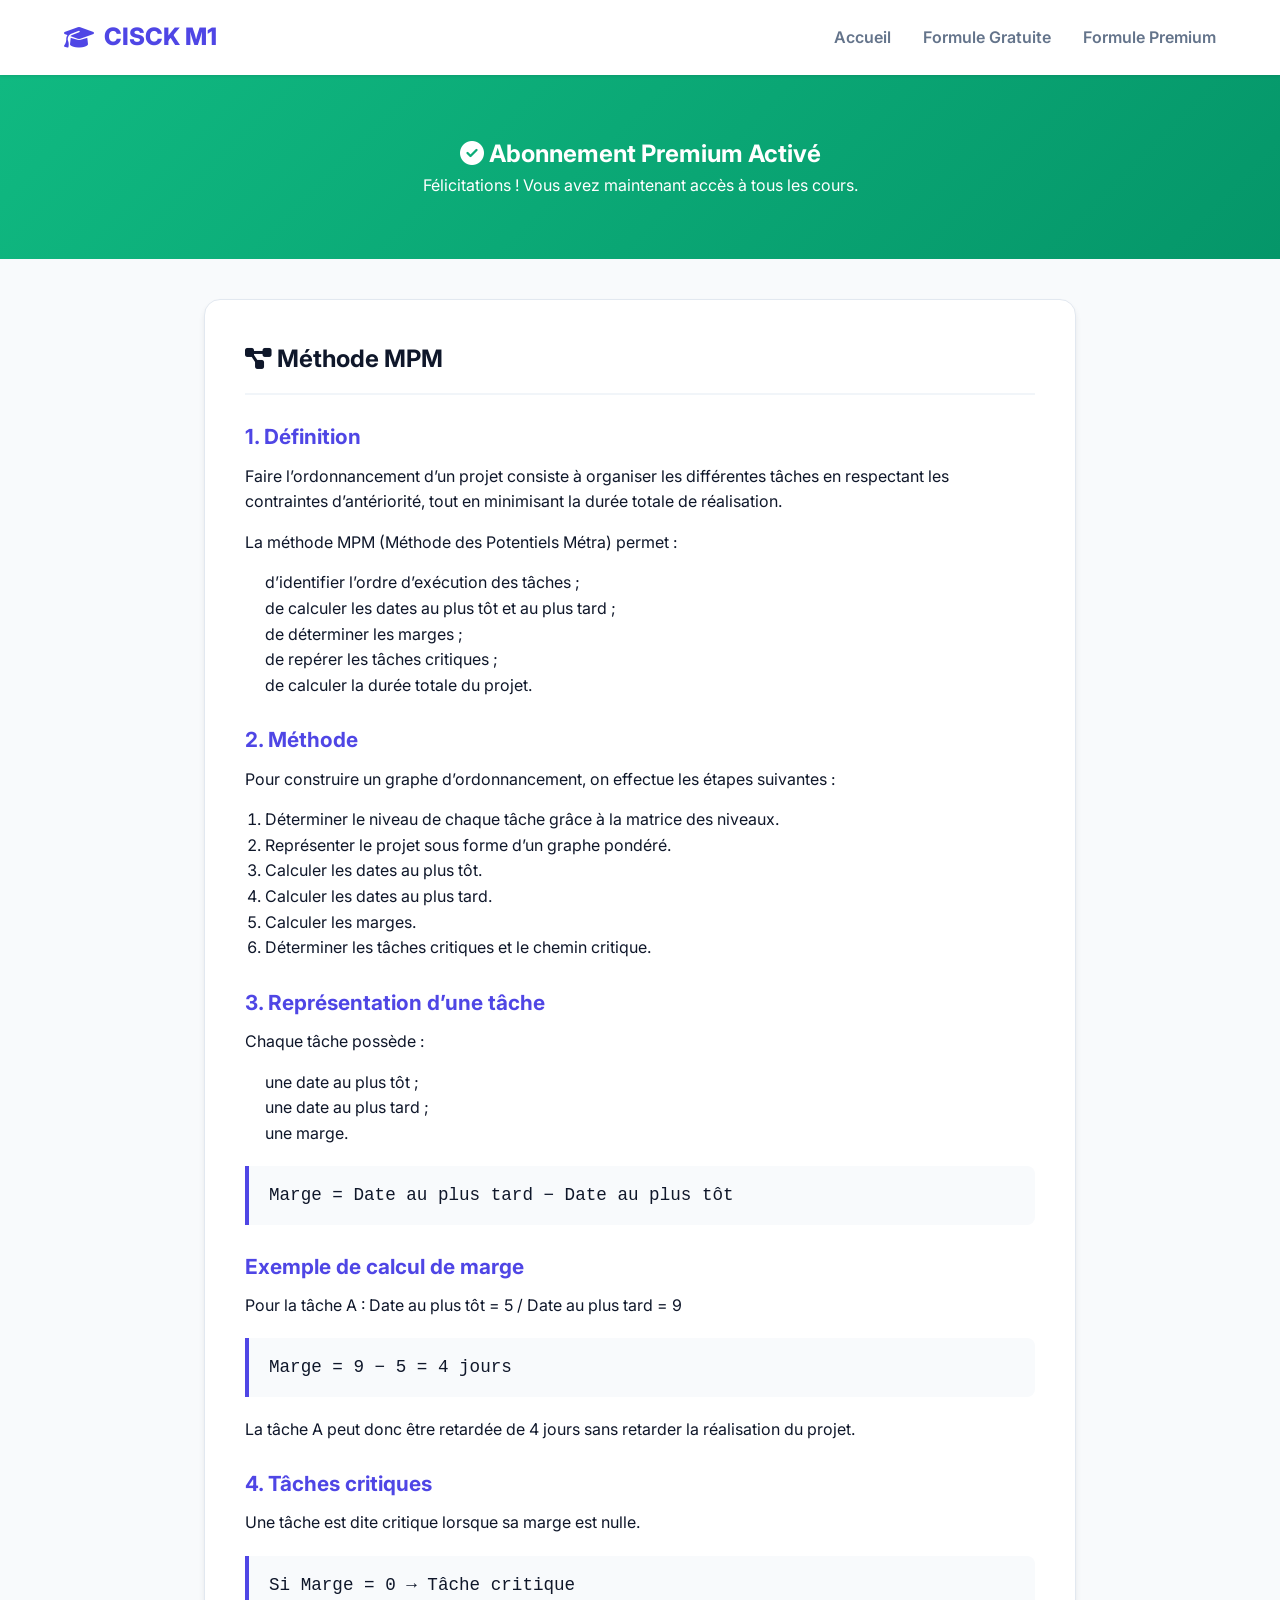
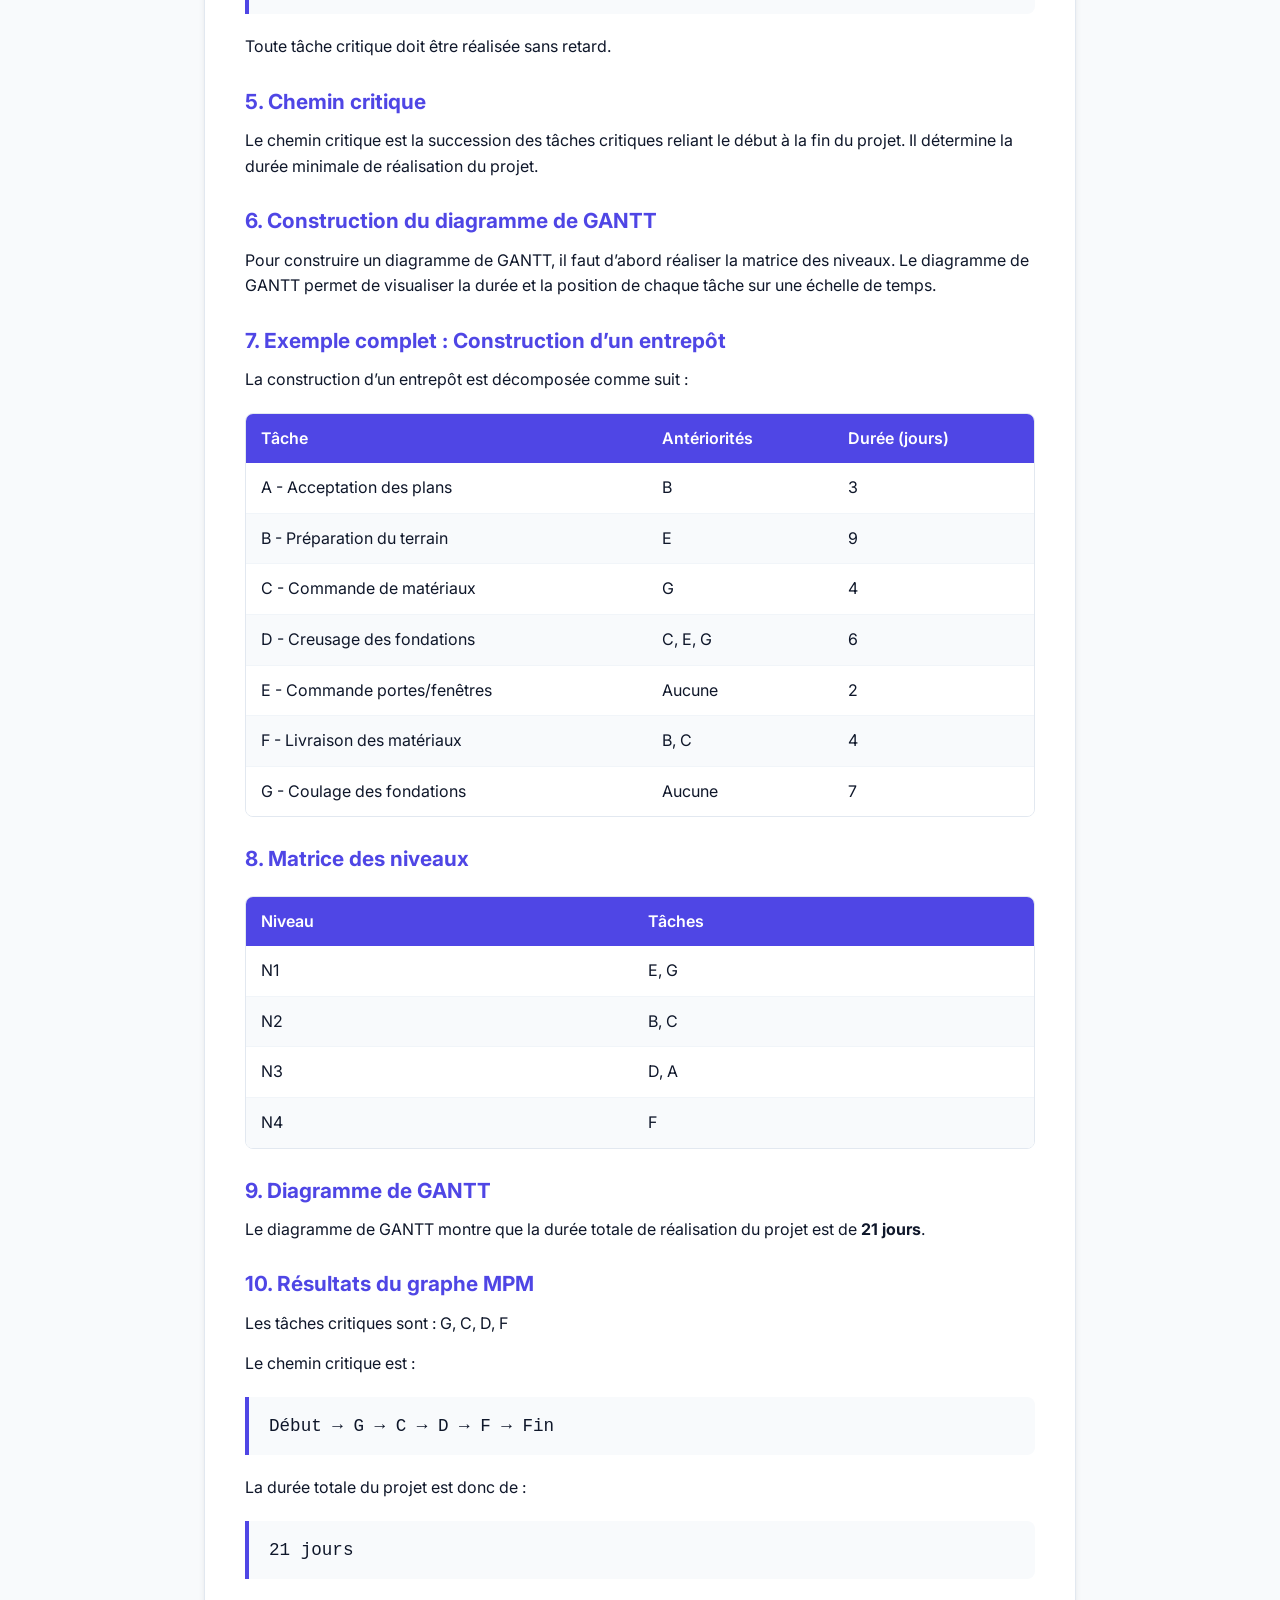
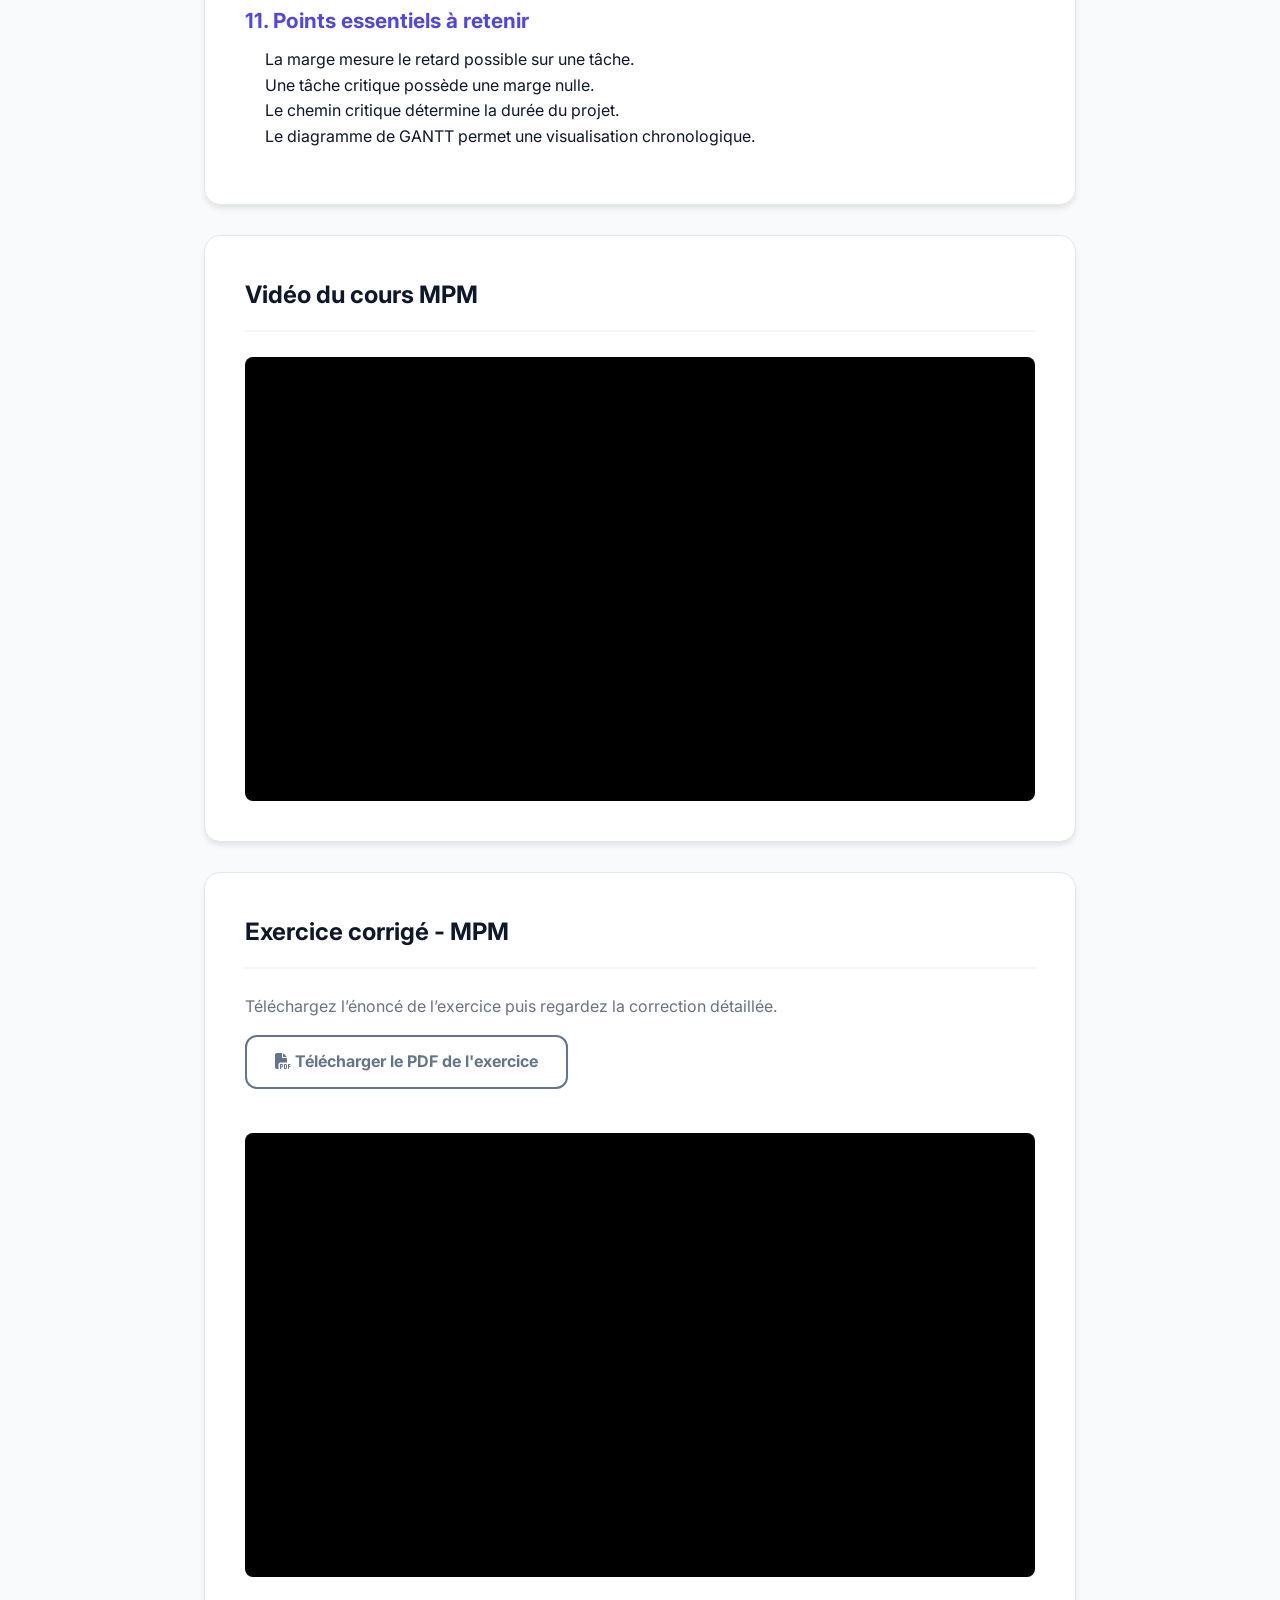
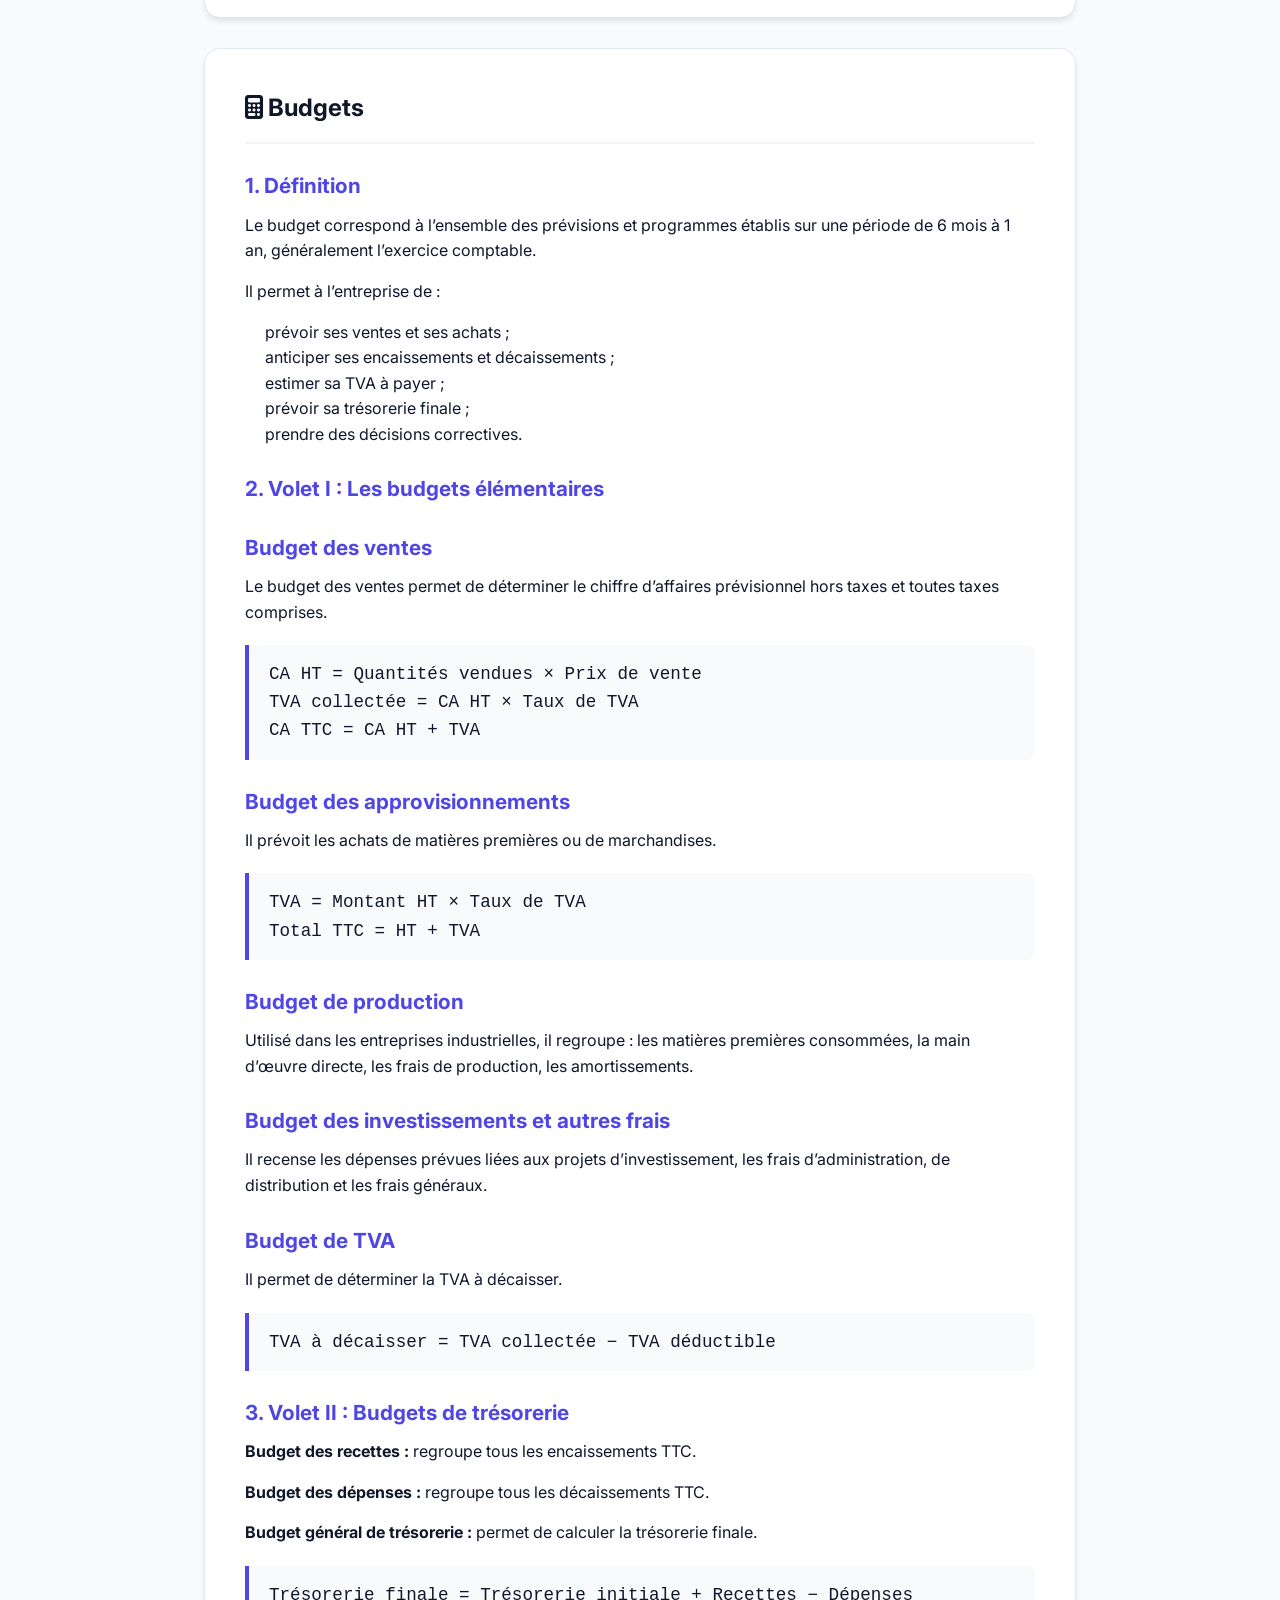
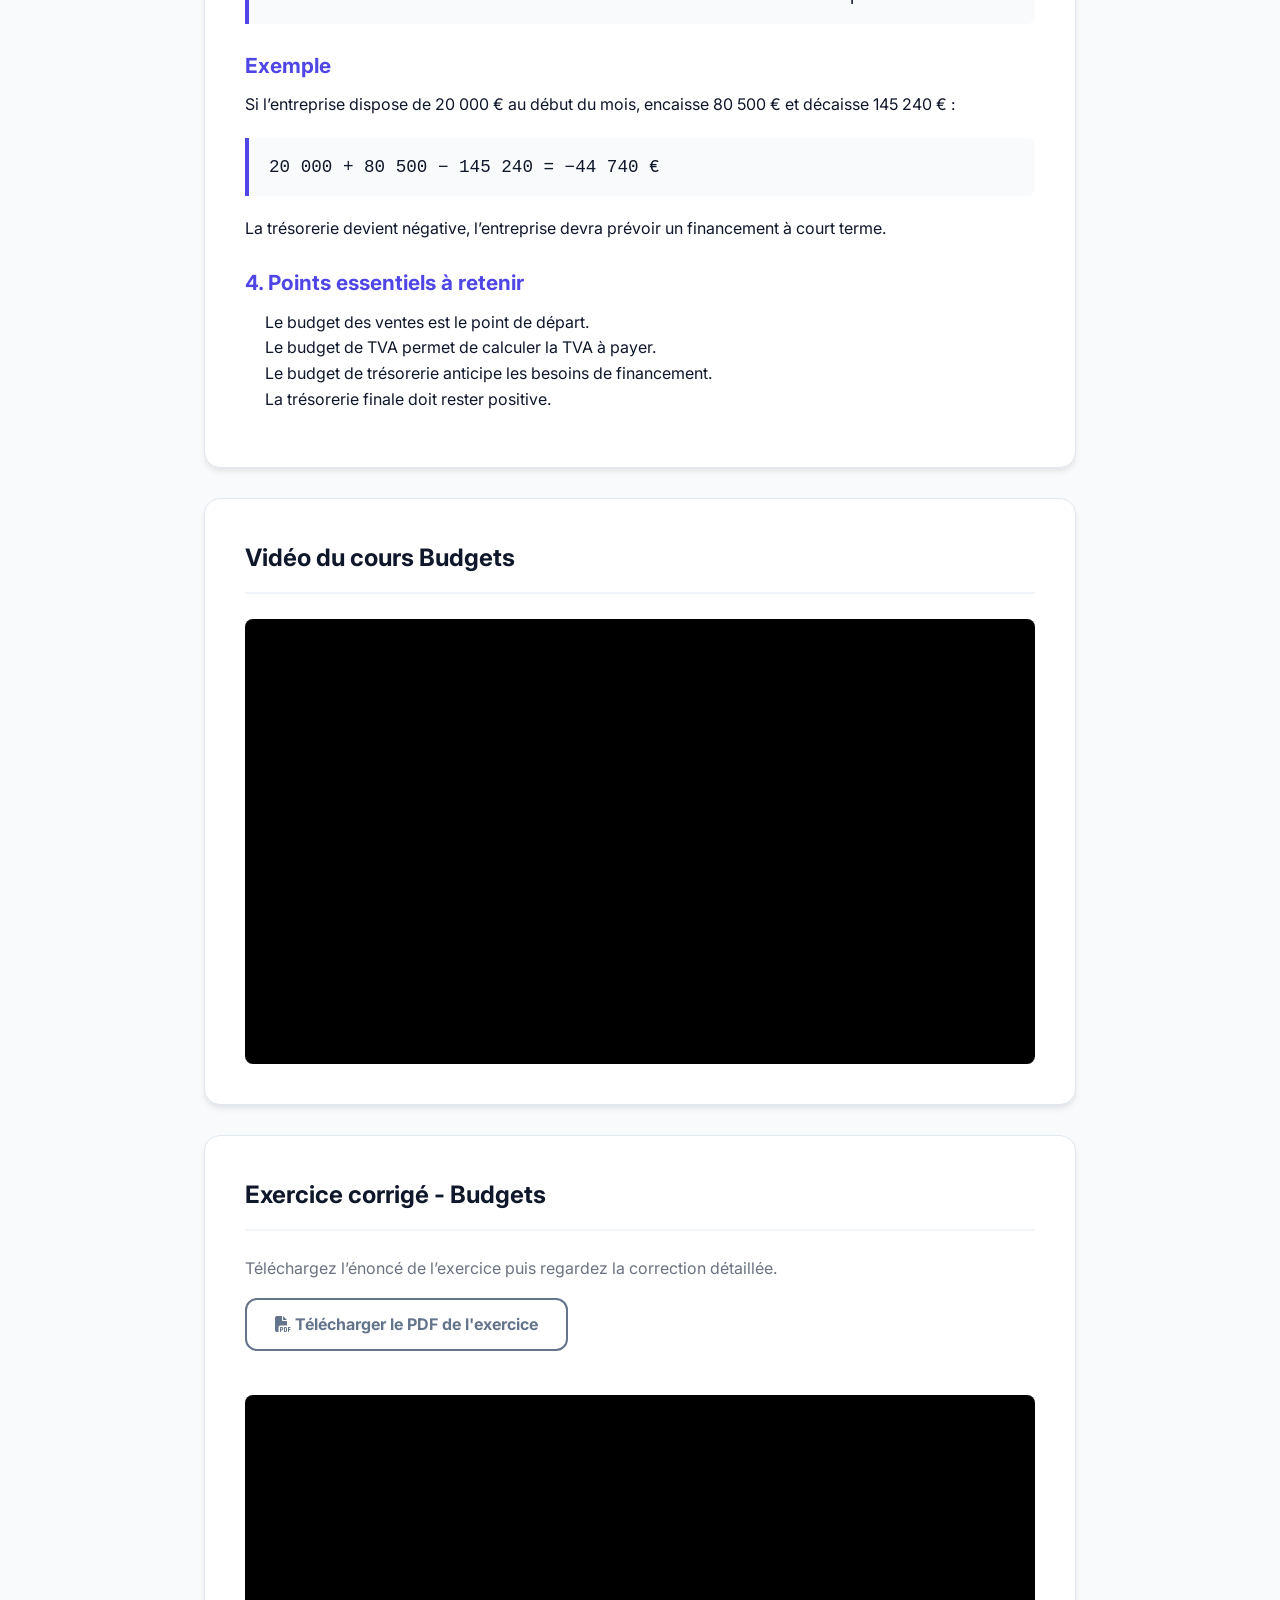
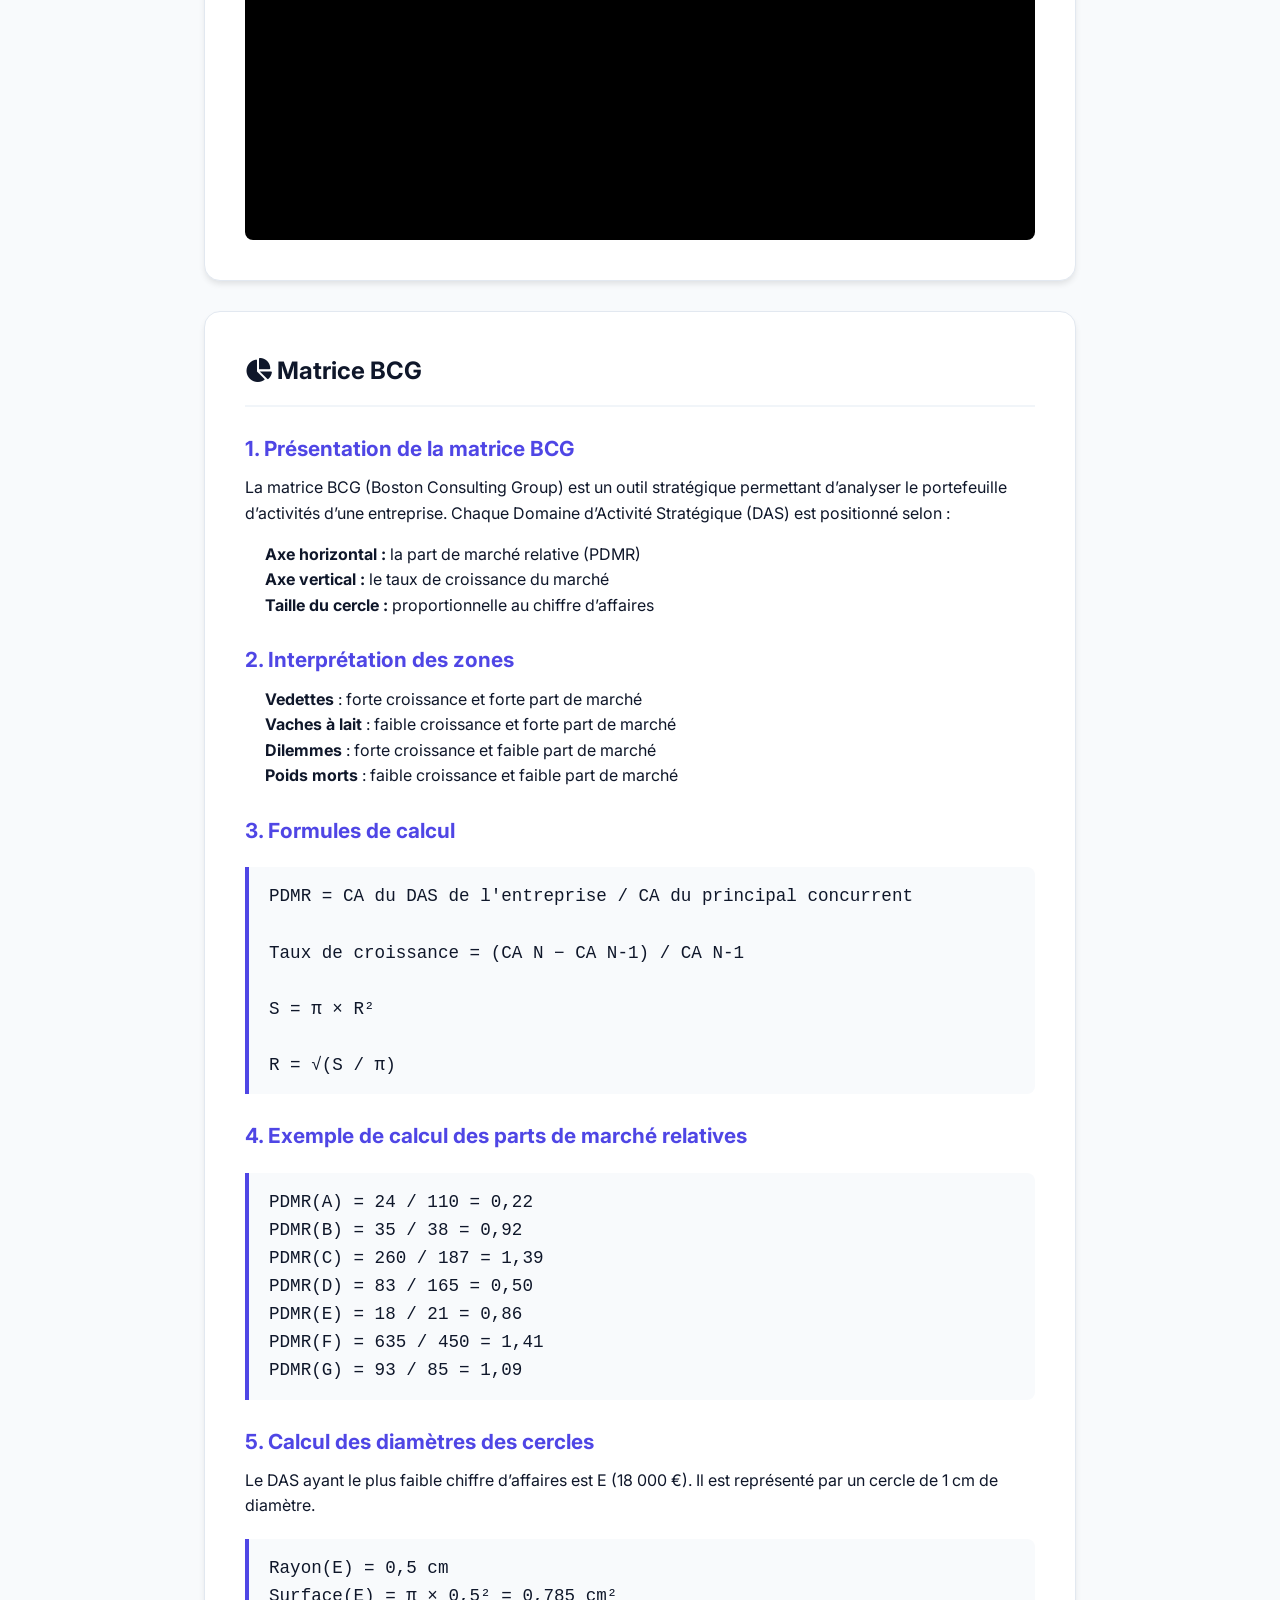
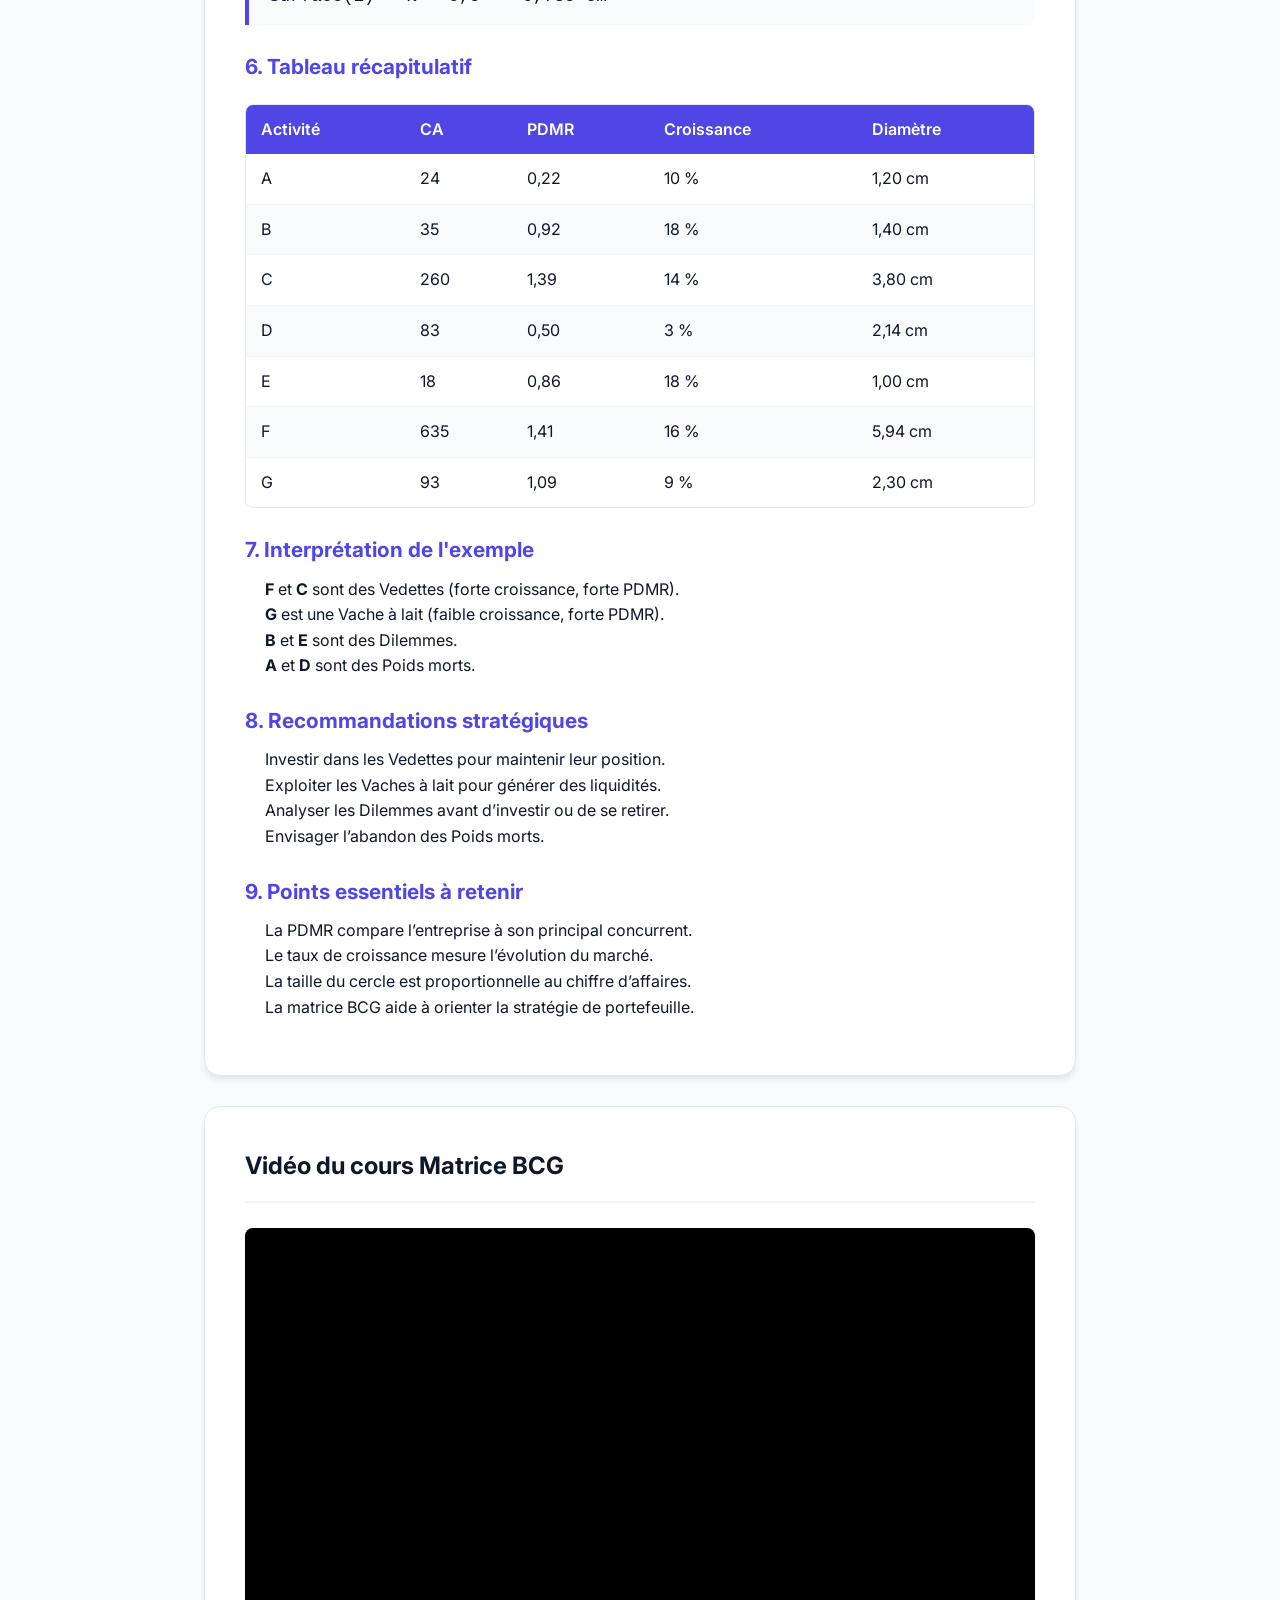
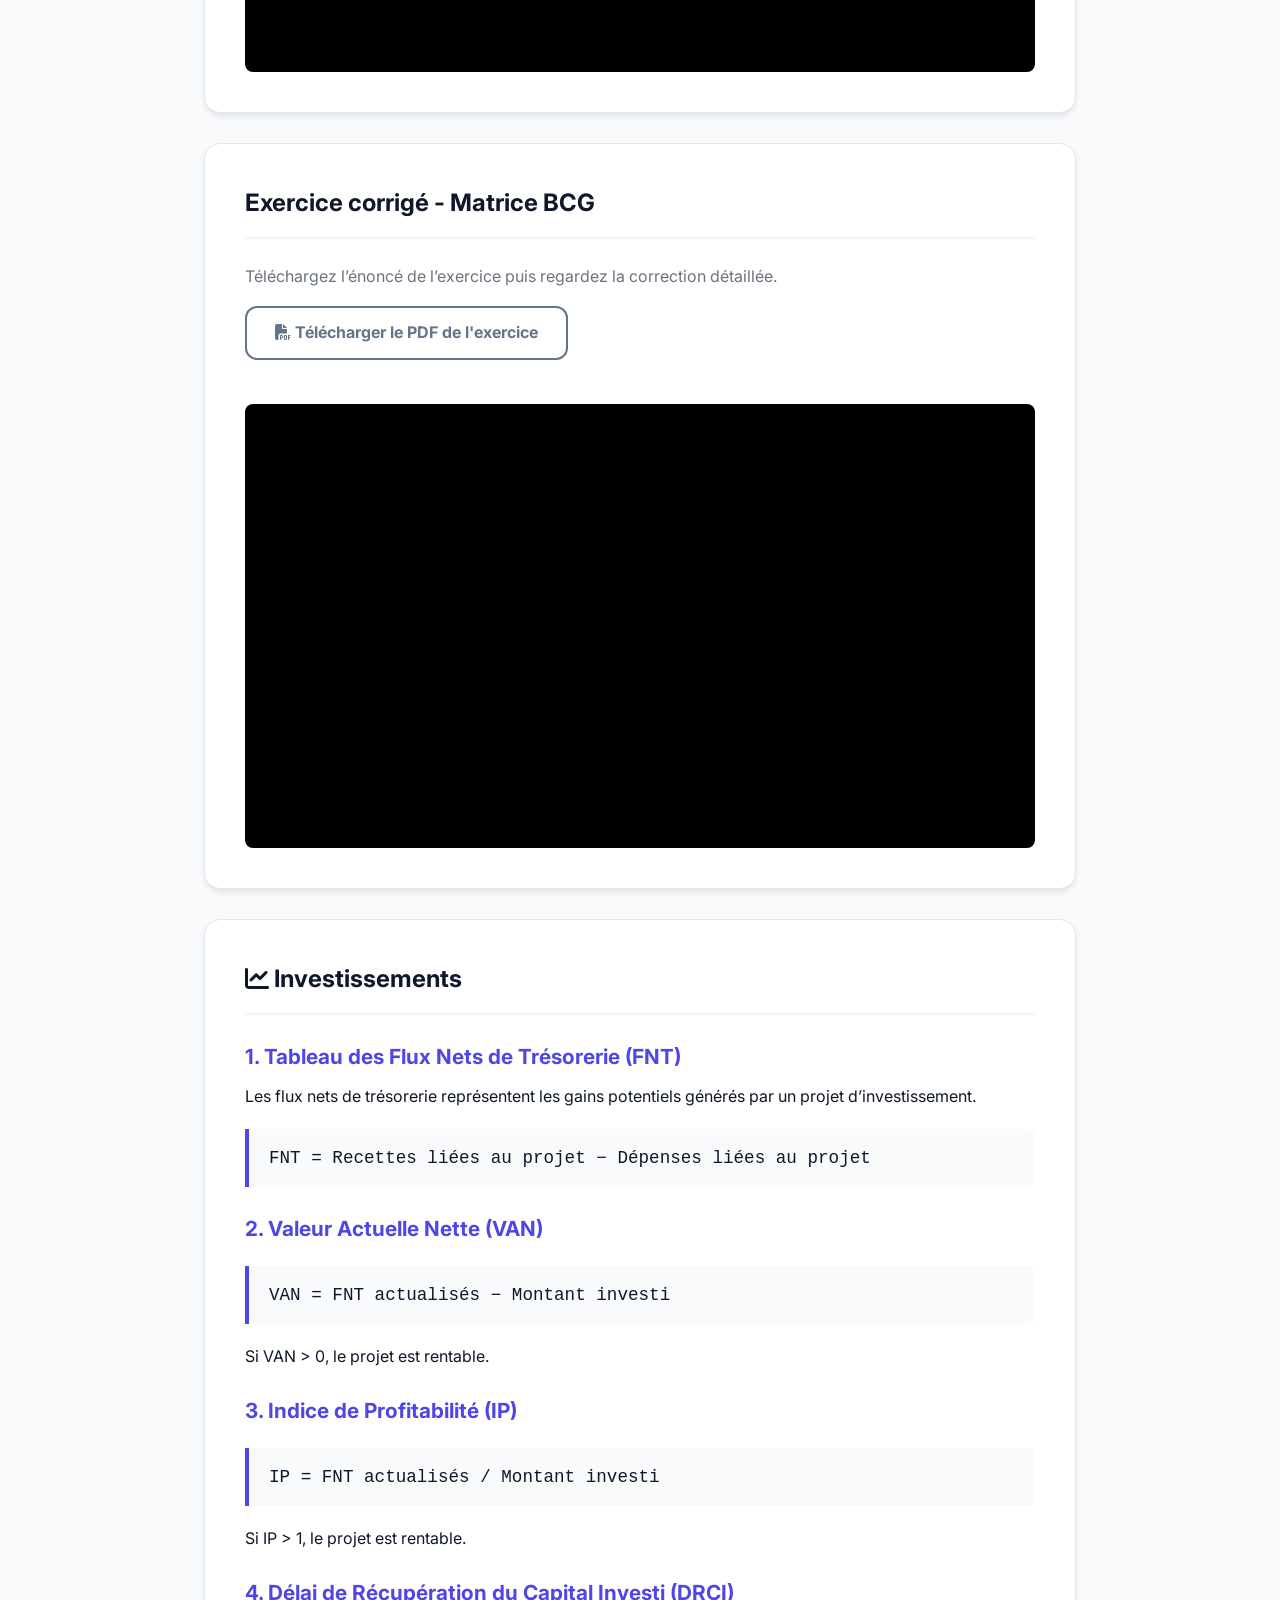
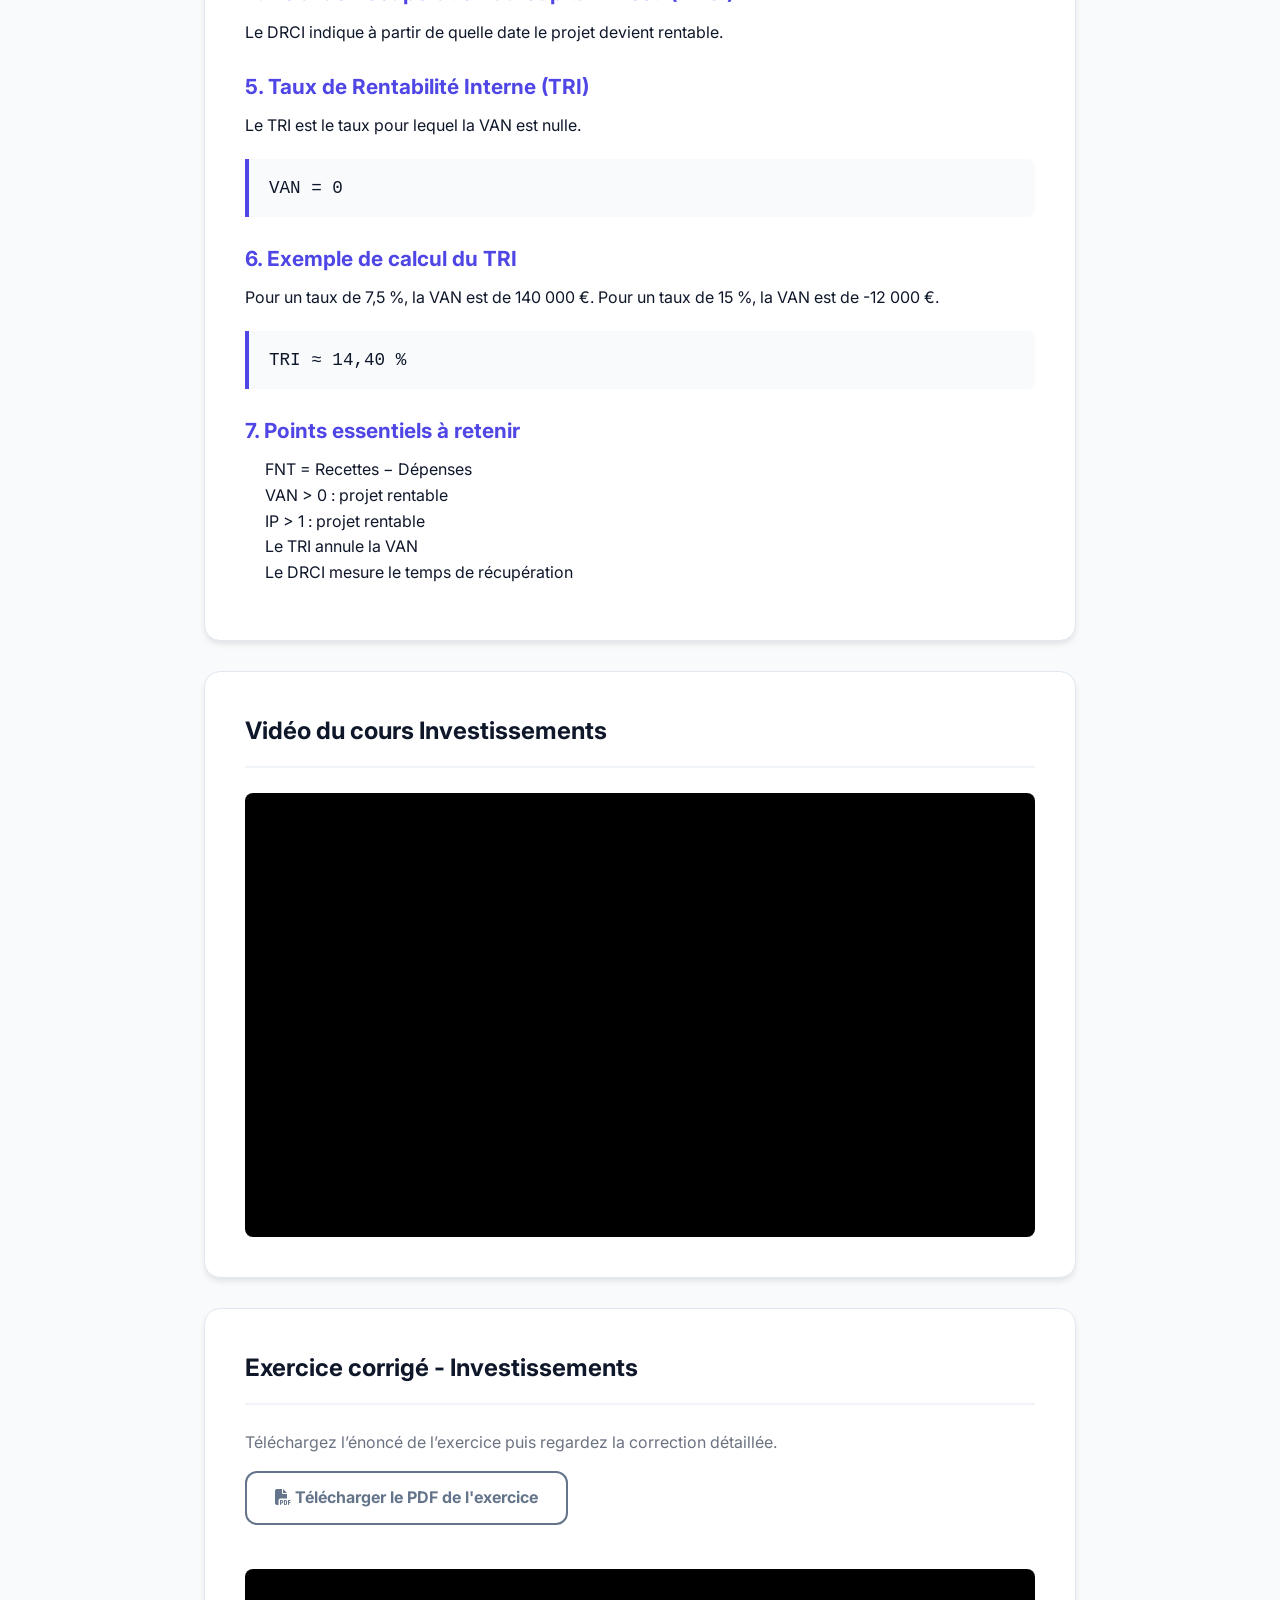
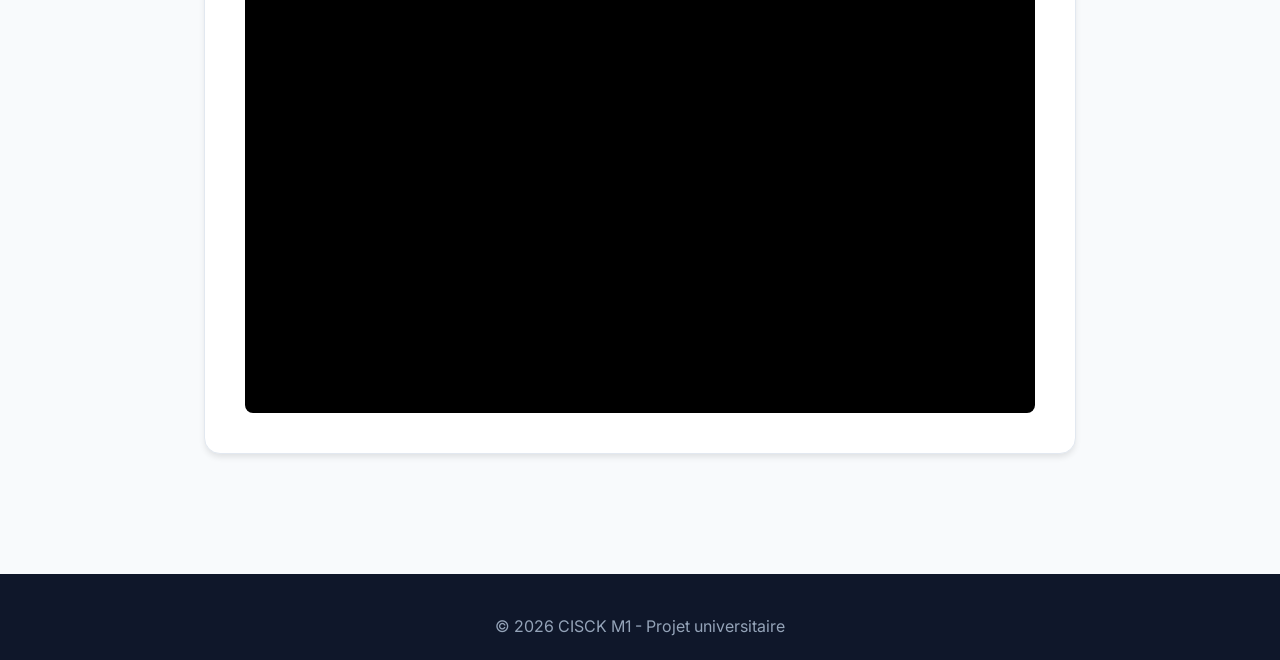
==== commit c64ce6fe: "vidéo cours MPM" ====
--- a/pages/confirmation.html
+++ b/pages/confirmation.html
@@ -145,8 +145,7 @@
         <div class="video-container">
             <h2>Vidéo du cours MPM</h2>
             <div class="video-wrapper">
-                <i class="fas fa-play-circle" style="color:white; font-size: 4rem; position:absolute; top:50%; left:50%; transform:translate(-50%, -50%);"></i>
-            </div>
+                <iframe width="560" height="315" src="https://www.youtube.com/embed/jZ9SJGzy-8U?si=T0DnEF9-lqXCeCfC" title="YouTube video player" frameborder="0" allow="accelerometer; autoplay; clipboard-write; encrypted-media; gyroscope; picture-in-picture; web-share" referrerpolicy="strict-origin-when-cross-origin" allowfullscreen></iframe>            </div>
         </div>
 
         <div class="video-container">
